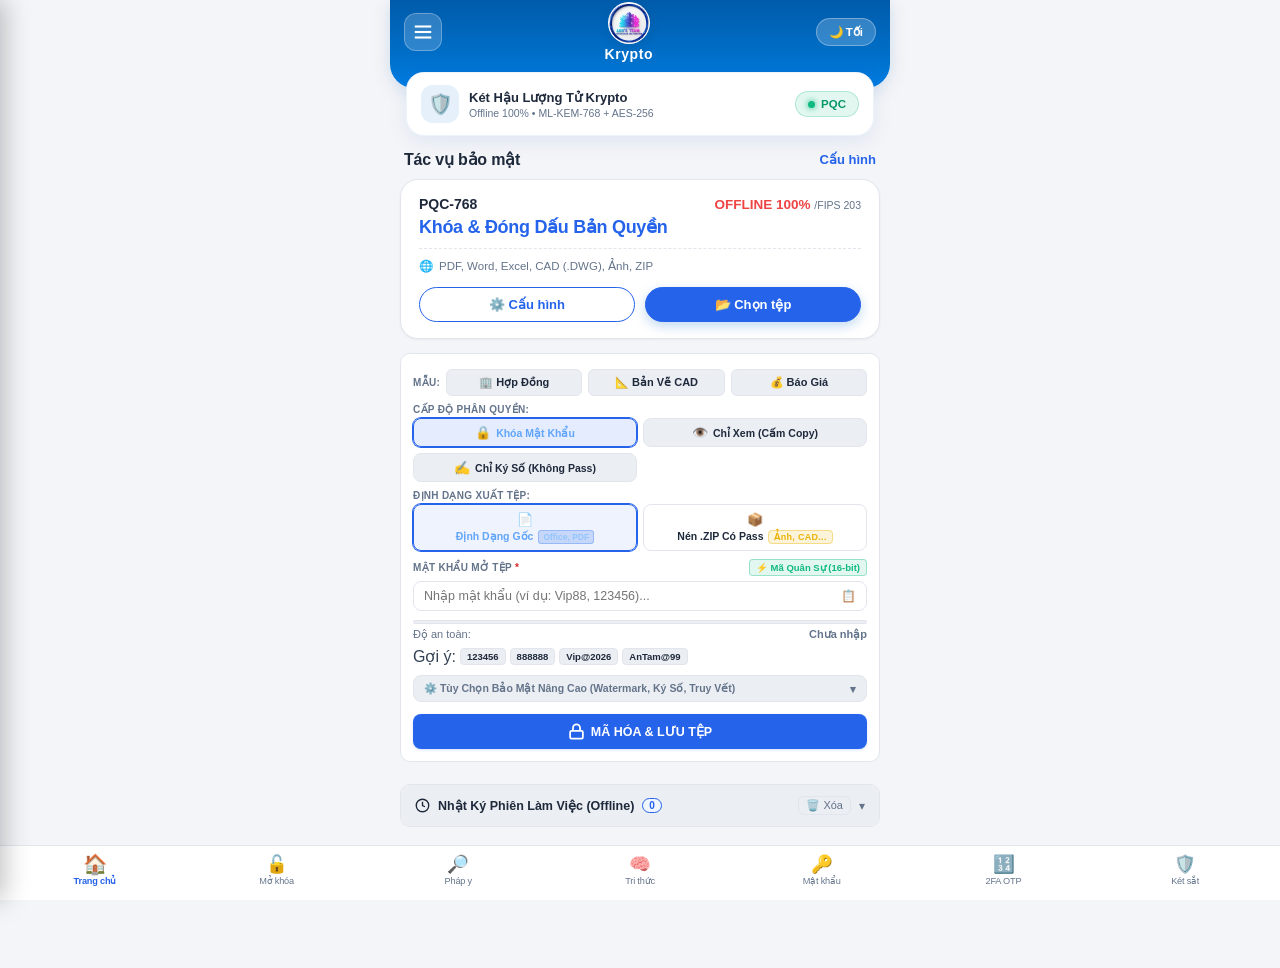
==== index.html @ f6f2ad84 "feat(password-vault): add Live Camera ID-1 card capture, System Camera HD & touch Card Cropper/Rotat" ====
<!DOCTYPE html>
<html lang="vi">
<head>
    <meta charset="UTF-8">
    <meta name="viewport" content="width=device-width, initial-scale=1.0, maximum-scale=1.0, user-scalable=no, viewport-fit=cover">
    <title>Krypto - Mã Hóa Hậu Lượng Tử PQC</title>
    <link rel="stylesheet" href="static/style.css">
</head>
<body class="light-mode">
    <div class="container">
        <!-- Modern Flat Hero Banner (MobiFone / FinTech Inspired) -->
        <header class="mobi-hero-header">
            <div class="mobi-top-bar">
                <button type="button" class="btn-mobi-menu" onclick="openAppDrawer()" title="Cài đặt & Danh mục">
                    <svg width="22" height="22" viewBox="0 0 24 24" fill="none" stroke="currentColor" stroke-width="2.3">
                        <line x1="3" y1="6" x2="21" y2="6"/>
                        <line x1="3" y1="12" x2="21" y2="12"/>
                        <line x1="3" y1="18" x2="21" y2="18"/>
                    </svg>
                </button>
                <div class="mobi-logo-center">
                    <div class="mobi-logo-symbol" style="overflow: hidden; padding: 0; background: #ffffff;">
                        <img src="static/app_icon.png" alt="Krypto" style="width: 100%; height: 100%; object-fit: cover; border-radius: 50%; display: block;">
                    </div>
                    <span class="mobi-brand-title">Krypto</span>
                </div>
                <div class="mobi-top-right">
                    <button type="button" class="mobi-lang-pill" id="theme-toggle-btn" onclick="toggleTheme()" title="Đổi chế độ Sáng / Tối">
                        <span id="theme-icon">🌙 Tối</span>
                    </button>
                </div>
            </div>
        </header>

        <!-- ==================== TAB 1: TRANG CHỦ / LOCK ==================== -->
        <div id="tab-lock" class="tab-content active">
            <!-- Floating Quick Status Card Overlapping Hero Banner -->
            <div class="mobi-floating-status-card" onclick="switchTab('vault')" title="Chạm để mở Két Sắt & Quản trị">
                <div class="floating-card-left">
                    <div class="floating-card-icon">🛡️</div>
                    <div class="floating-card-info">
                        <h4 class="floating-card-title">Két Hậu Lượng Tử Krypto</h4>
                        <p class="floating-card-sub">Offline 100% • ML-KEM-768 + AES-256</p>
                    </div>
                </div>
                <div class="floating-card-badge">
                    <span class="badge-dot"></span>
                    <span>PQC</span>
                </div>
            </div>

            <!-- Section: Tác Vụ Bảo Mật Chính (D5 Card Style) -->
            <div class="mobi-section-group" id="mobi-featured-actions">
                <div class="mobi-section-header">
                    <h3 class="mobi-section-title">Tác vụ bảo mật</h3>
                    <button type="button" class="mobi-section-link" onclick="scrollToSettings()">Cấu hình</button>
                </div>

                <!-- Card D5 Style: Khóa Tệp & Chọn Tệp -->
                <div class="mobi-featured-card" onclick="triggerPickFiles('lock')">
                    <input type="file" id="file-input-lock" multiple accept="*/*" style="display: none;" onchange="handleFilesSelected(this.files, 'lock')">
                    <div class="featured-card-top">
                        <span class="featured-plan-code">PQC-768</span>
                        <span class="featured-plan-price">OFFLINE 100% <span class="price-sub">/FIPS 203</span></span>
                    </div>
                    <h2 class="featured-plan-hero">Khóa & Đóng Dấu Bản Quyền</h2>
                    <div class="featured-dashed-divider"></div>
                    <div class="featured-meta-row">
                        <span class="featured-meta-icon">🌐</span>
                        <span class="featured-meta-text">PDF, Word, Excel, CAD (.DWG), Ảnh, ZIP</span>
                    </div>
                    <div class="featured-actions-row">
                        <button type="button" class="btn-mobi-outline" onclick="event.stopPropagation(); scrollToSettings()">⚙️ Cấu hình</button>
                        <button type="button" class="btn-mobi-solid" onclick="event.stopPropagation(); triggerPickFiles('lock')">📂 Chọn tệp</button>
                    </div>
                </div>
            </div>

            <div id="file-list-lock" class="file-list" style="display: none;"></div>

            <!-- Settings Card: Ultra-compact, Zero Wasted Space -->
            <div class="card settings-card" id="settings-card-lock">
                <!-- Mẫu cấu hình nhanh 1-chạm -->
                <div class="template-chips-row">
                    <span class="chips-label">MẪU:</span>
                    <button type="button" class="btn-template-chip" onclick="applySecurityTemplate('enterprise')">
                        🏢 Hợp Đồng
                    </button>
                    <button type="button" class="btn-template-chip" onclick="applySecurityTemplate('cad')">
                        📐 Bản Vẽ CAD
                    </button>
                    <button type="button" class="btn-template-chip" onclick="applySecurityTemplate('quotation')">
                        💰 Báo Giá
                    </button>
                </div>

                <!-- Phân quyền mở tệp: Segmented Control -->
                <div class="form-group-compact">
                    <label class="compact-label">CẤP ĐỘ PHÂN QUYỀN:</label>
                    <div class="segmented-control">
                        <label class="level-card segment-card active" id="level-card-open" onclick="selectProtectionLevel('open_password', this)">
                            <input type="radio" name="protection-level" value="open_password" checked style="display: none;">
                            <span class="segment-icon">🔒</span>
                            <span class="segment-text">Khóa Mật Khẩu</span>
                        </label>
                        <label class="level-card segment-card" id="level-card-view" onclick="selectProtectionLevel('view_only_restricted', this)">
                            <input type="radio" name="protection-level" value="view_only_restricted" style="display: none;">
                            <span class="segment-icon">👁️</span>
                            <span class="segment-text">Chỉ Xem (Cấm Copy)</span>
                        </label>
                        <label class="level-card segment-card" id="level-card-sign-only" onclick="selectProtectionLevel('sign_only', this)">
                            <input type="radio" name="protection-level" value="sign_only" style="display: none;">
                            <span class="segment-icon">✍️</span>
                            <span class="segment-text">Chỉ Ký Số (Không Pass)</span>
                        </label>
                    </div>
                    <!-- Phân quyền in ấn khi chọn Chỉ xem -->
                    <div class="allow-print-box" id="allow-print-box" style="display: none; margin-top: 6px; padding: 6px 10px; background: var(--bg-subtle); border: 1px solid var(--border); border-radius: var(--radius-sm);">
                        <label style="display: flex; align-items: center; gap: 8px; cursor: pointer; font-size: 11px; margin: 0; color: var(--text-title); font-weight: 500;">
                            <input type="checkbox" id="allow-print-checkbox" checked style="width: 15px; height: 15px; cursor: pointer;">
                            <span>🖨️ Cho phép in ấn (Bỏ chọn nếu muốn CẤM IN tuyệt đối)</span>
                        </label>
                    </div>
                </div>

                <!-- Phương thức đóng gói & xuất tệp: Segmented Control -->
                <div class="form-group-compact">
                    <label class="compact-label">ĐỊNH DẠNG XUẤT TỆP:</label>
                    <div class="segmented-control">
                        <label class="packaging-card segment-card active" id="pkg-card-native" onclick="selectPackagingMode('native', this)">
                            <input type="radio" name="packaging-mode" value="native" checked style="display: none;">
                            <span class="segment-icon">📄</span>
                            <span class="segment-text">Định Dạng Gốc <span class="pkg-tag-sub">Office, PDF</span></span>
                        </label>
                        <label class="packaging-card segment-card" id="pkg-card-zip" onclick="selectPackagingMode('zip', this)">
                            <input type="radio" name="packaging-mode" value="zip" style="display: none;">
                            <span class="segment-icon">📦</span>
                            <span class="segment-text">Nén .ZIP Có Pass <span class="pkg-tag">Ảnh, CAD...</span></span>
                        </label>
                    </div>
                </div>

                <!-- Unified Password Input Section -->
                <div class="form-group-compact" id="password-input-section">
                    <div class="label-with-action">
                        <label for="lock-password" id="password-label">MẬT KHẨU MỞ TỆP <span class="required">*</span></label>
                        <button type="button" class="btn-micro-gen" onclick="generateMilitaryPassword()" title="Sinh mã quân sự 16 ký tự">
                            ⚡ Mã Quân Sự (16-bit)
                        </button>
                    </div>
                    <div class="input-with-actions-unified">
                        <input type="text" id="lock-password" placeholder="Nhập mật khẩu (ví dụ: Vip88, 123456)..." oninput="updatePasswordStrengthUI()">
                        <div class="inline-input-btns">
                            <button type="button" class="btn-input-tool" onclick="copyPasswordFromInput('lock-password')" title="Sao chép mật khẩu">📋</button>
                        </div>
                    </div>

                    <!-- Micro Entropy Bar -->
                    <div class="password-entropy-container" id="password-entropy-container">
                        <div class="entropy-bar-track">
                            <div class="entropy-bar-fill meter-none" id="entropy-bar-fill"></div>
                        </div>
                        <div class="entropy-status-row">
                            <span class="entropy-label">Độ an toàn:</span>
                            <span class="entropy-badge meter-none" id="entropy-badge">Chưa nhập</span>
                        </div>
                    </div>

                    <!-- Quick Suggestions Compact Row -->
                    <div class="quick-pass-suggestions-compact">
                        <span class="sugg-title">Gợi ý:</span>
                        <button type="button" class="btn-chip-micro" onclick="applyPresetPassword('123456')">123456</button>
                        <button type="button" class="btn-chip-micro" onclick="applyPresetPassword('888888')">888888</button>
                        <button type="button" class="btn-chip-micro" onclick="applyPresetPassword('Vip@2026')">Vip@2026</button>
                        <button type="button" class="btn-chip-micro" onclick="applyPresetPassword('AnTam@99')">AnTam@99</button>
                    </div>
                    <p class="pass-subnote" id="pass-subnote" style="display: none; font-size: 11px; margin-top: 4px;"></p>
                </div>

                <!-- Tùy Chọn Nâng Cao: Modular Suite Accordion -->
                <div class="advanced-options-accordion">
                    <div class="advanced-options-header" onclick="toggleAdvancedOptions()">
                        <span class="adv-title">⚙️ Tùy Chọn Bảo Mật Nâng Cao (Watermark, Ký Số, Truy Vết)</span>
                        <span class="adv-arrow" id="adv-arrow">▾</span>
                    </div>
                    <div class="advanced-options-body" id="adv-body" style="display: none;">
                        
                        <!-- MODULE A: WATERMARK & LOGO BẢN QUYỀN -->
                        <div class="option-module-box">
                            <div class="option-module-title">🏷️ DẤU BẢN QUYỀN (WATERMARK)</div>
                            <div class="watermark-type-row">
                                <button type="button" class="btn-wm-chip active" id="wm-chip-none" onclick="setWatermarkMode('none')">Tắt</button>
                                <button type="button" class="btn-wm-chip" id="wm-chip-stego" onclick="setWatermarkMode('stego')">👁️‍🗨️ Tàng Hình (Stego)</button>
                                <button type="button" class="btn-wm-chip" id="wm-chip-ibst" onclick="setWatermarkMode('ibst_bim')">🏛️ IBST-BIM</button>
                                <button type="button" class="btn-wm-chip" id="wm-chip-anhs" onclick="setWatermarkMode('anhs_team')">🏢 ANH'S TEAM</button>
                                <button type="button" class="btn-wm-chip" id="wm-chip-text" onclick="setWatermarkMode('text')">🔤 Chữ Mờ</button>
                                <button type="button" class="btn-wm-chip" id="wm-chip-custom" onclick="triggerCustomWatermarkPick()">📁 Ảnh Riêng</button>
                                <input type="file" id="custom-wm-file" accept="image/*" style="display:none;" onchange="handleCustomWatermarkSelected(this)">
                            </div>

                            <div id="watermark-stego-info" style="display: none; margin-top: 8px; padding: 8px 10px; background: rgba(56, 189, 248, 0.08); border: 1px solid rgba(56, 189, 248, 0.25); border-radius: 6px; font-size: 11px; color: #bae6fd; line-height: 1.45;">
                                <strong>👁️‍🗨️ Thủy Vân Số Tàng Hình (Invisible Steganography):</strong> Nhúng sâu mã truy vết phát hành vào ma trận điểm ảnh (Blue-channel LSB) & cấu trúc tệp. Giữ nguyên 100% hình ảnh không bị che mắt thường (PSNR &gt; 48 dB), bảo đảm tính pháp y số và định danh chống tuồn tệp.
                            </div>

                            <div id="watermark-text-panel" style="display: none; margin-top: 6px;">
                                <input type="text" id="watermark-input" placeholder="Nội dung chữ mờ (CONFIDENTIAL, BẢN MẬT)..." style="font-size: 11.5px; padding: 6px 8px;">
                                <div class="quick-pass-suggestions" style="margin-top: 3px;">
                                    <span class="sugg-title">Mẫu:</span>
                                    <button type="button" class="btn-chip-micro" onclick="applyWatermarkPreset('CONFIDENTIAL')">CONFIDENTIAL</button>
                                    <button type="button" class="btn-chip-micro" onclick="applyWatermarkPreset('BẢN MẬT - NỘI BỘ')">BẢN MẬT</button>
                                    <button type="button" class="btn-chip-micro" onclick="applyWatermarkPreset('BẢN DỰ THẢO')">DỰ THẢO</button>
                                    <button type="button" class="btn-chip-micro" onclick="applyWatermarkPreset('CHỈ LƯU HÀNH NỘI BỘ')">NỘI BỘ</button>
                                </div>
                            </div>

                            <div id="watermark-opacity-row" class="watermark-opacity-row" style="display: none; margin-top: 6px;">
                                <span class="micro-label">Độ mờ:</span>
                                <div class="opacity-chips">
                                    <button type="button" class="btn-op-chip active" id="op-15" onclick="setWatermarkOpacity(0.15)">15% (Mờ nhẹ)</button>
                                    <button type="button" class="btn-op-chip" id="op-25" onclick="setWatermarkOpacity(0.25)">25% (Chuẩn)</button>
                                    <button type="button" class="btn-op-chip" id="op-35" onclick="setWatermarkOpacity(0.35)">35% (Rõ)</button>
                                </div>
                            </div>
                        </div>

                        <!-- MODULE B: TRUY VẾT PHÁT HÀNH & CHỐNG XÓA PROPERTIES -->
                        <div class="option-module-box">
                            <div class="feature-toggle-row" onclick="toggleRecipientTracking()">
                                <div class="feature-toggle-left">
                                    <input type="checkbox" id="enable-recipient-tracking" onclick="event.stopPropagation(); toggleRecipientTracking()">
                                    <label for="enable-recipient-tracking" style="cursor: pointer; margin: 0; font-size: 11px; font-weight: 600; color: var(--text-title);">
                                        🎯 Gắn Mã Định Danh & Truy Vết Người Nhận
                                    </label>
                                </div>
                                <span class="feature-toggle-tag">Chống tuồn file</span>
                            </div>
                            <div id="recipient-tracking-panel" style="display: none; margin-top: 6px; padding-top: 6px; border-top: 1px dashed var(--border);">
                                <div class="dual-inputs-row">
                                    <div class="input-col">
                                        <label class="micro-label">Tên đối tượng tiếp nhận:</label>
                                        <input type="text" id="recipient-name-input" placeholder="VD: Ban QLDA ABC, Nhà thầu X...">
                                    </div>
                                    <div class="input-col">
                                        <div class="label-with-mini-btn">
                                            <label class="micro-label">Mã phát hành:</label>
                                            <button type="button" class="btn-mini-gen" onclick="generateReleaseCode()">⚡ Tạo mã</button>
                                        </div>
                                        <input type="text" id="release-code-input" placeholder="KD-2026-X89A">
                                    </div>
                                </div>
                                <label style="display: flex; align-items: center; gap: 6px; cursor: pointer; font-size: 10.5px; color: var(--text-muted); margin-top: 5px;">
                                    <input type="checkbox" id="enable-tamper-manifest" checked style="width: 14px; height: 14px; margin: 0;">
                                    <span>🛡️ Nhúng dấu vết ẩn chống xóa Properties & chống đổi tên</span>
                                </label>
                            </div>
                        </div>

                            <!-- MODULE C: CHỮ KÝ SỐ & CON DẤU ĐIỆN TỬ -->
                        <div class="option-module-box">
                            <div class="feature-toggle-row" onclick="toggleDigitalSignatureOption()">
                                <div class="feature-toggle-left">
                                    <input type="checkbox" id="enable-digital-signature" onclick="event.stopPropagation(); toggleDigitalSignatureOption()">
                                    <label for="enable-digital-signature" style="cursor: pointer; margin: 0; font-size: 11px; font-weight: 600; color: var(--text-title);">
                                        ✍️ Chèn Chữ Ký Số Cá Nhân HSM &amp; Chữ Ký Tay (.PNG)
                                    </label>
                                </div>
                                <span class="feature-toggle-tag">PAdES-HSM</span>
                            </div>
                            <div id="digital-signature-panel" style="display: none; margin-top: 6px; padding-top: 6px; border-top: 1px dashed var(--border);">
                                <div class="sig-mode-chips">
                                    <button type="button" class="btn-sig-chip active" id="sig-mode-vault" onclick="setSignatureMode('vault')">🛡️ Buồng HSM Cá Nhân (.PNG)</button>
                                    <button type="button" class="btn-sig-chip" id="sig-mode-custom-img" onclick="triggerPickSignatureImage()">🖼️ Tách Nền Ảnh Chữ Ký Tay</button>
                                    <button type="button" class="btn-sig-chip" id="sig-mode-p12" onclick="triggerPickCertFile()">🔑 Chứng Thư .P12/.PFX</button>
                                    <input type="file" id="sig-image-file" accept="image/*" style="display:none;" onchange="handleSignatureImageSelected(this)">
                                    <input type="file" id="sig-cert-file" accept=".p12,.pfx" style="display:none;" onchange="handleCertFileSelected(this)">
                                </div>
                                <div id="hsm-active-badge-bar" style="margin-top: 6px; padding: 6px 9px; border-radius: 6px; background: rgba(5, 150, 105, 0.08); border: 1px solid rgba(5, 150, 105, 0.28); font-size: 10.5px; color: var(--text-title); display: flex; justify-content: space-between; align-items: center;">
                                    <span id="hsm-active-summary-text">🔒 Buồng HSM: Sẵn sàng ký số PAdES + Chữ ký tay .PNG</span>
                                    <button type="button" class="btn-mini-gen" onclick="switchTab('vault')">⚙️ Quản lý HSM</button>
                                </div>
                                <div class="dual-inputs-row" style="margin-top: 5px;">
                                    <div class="input-col">
                                        <label class="micro-label">Người ký / Chủ sở hữu HSM:</label>
                                        <input type="text" id="signer-name-input" placeholder="VD: TS. Nguyễn Hoàng Anh">
                                    </div>
                                    <div class="input-col">
                                        <label class="micro-label">Lý do ký số:</label>
                                        <input type="text" id="signing-reason-input" placeholder="Phê duyệt &amp; phát hành">
                                    </div>
                                </div>
                                <div class="dual-inputs-row" style="margin-top: 5px;">
                                    <div class="input-col">
                                        <label class="micro-label">Email ký số &amp; nhận kết quả (S/MIME):</label>
                                        <input type="email" id="signer-email-input" placeholder="VD: email@domain.com">
                                    </div>
                                    <div class="input-col">
                                        <label class="micro-label">Mã USER_PIN mở HSM khi ký:</label>
                                        <div class="vault-input-with-eye">
                                            <input type="password" id="signer-hsm-pin-input" placeholder="Nhập USER_PIN của HSM...">
                                            <button type="button" class="btn-eye-toggle" onclick="toggleVaultPassEye('signer-hsm-pin-input', this)">👁️</button>
                                        </div>
                                    </div>
                                </div>
                                <div class="sig-style-section" style="margin-top: 6px; padding-top: 6px; border-top: 1px dashed var(--border);">
                                    <div style="display: flex; justify-content: space-between; align-items: center; flex-wrap: wrap; gap: 4px; margin-bottom: 4px;">
                                        <span class="micro-label">Kiểu hiển thị trên trang PDF (Vẫn nhúng chứng thư số PAdES):</span>
                                        <label id="sig-include-name-wrap" style="display: inline-flex; align-items: center; gap: 4px; font-size: 10px; color: var(--primary); font-weight: 600; cursor: pointer;">
                                            <input type="checkbox" id="sig-include-signer-name" style="width: 13px; height: 13px; margin: 0;" onchange="updateInteractiveSigPreview()">
                                            <span>Kèm họ tên dưới chữ ký</span>
                                        </label>
                                    </div>
                                    <div class="sig-mode-chips">
                                        <button type="button" class="btn-sig-chip active" id="sig-visual-handwritten" onclick="setSignatureVisualStyle('handwritten_only')">✒️ Chỉ Chữ Ký Tay (Không Kèm Thông Tin)</button>
                                        <button type="button" class="btn-sig-chip" id="sig-visual-full" onclick="setSignatureVisualStyle('full_stamp')">🪪 Con Dấu + Khung Thông Tin</button>
                                        <button type="button" class="btn-sig-chip" id="sig-visual-invisible" onclick="setSignatureVisualStyle('invisible')">🔒 Ký Số Ẩn</button>
                                    </div>
                                </div>

                                <div class="sig-position-row" style="margin-top: 6px; padding-top: 6px; border-top: 1px dashed var(--border); display: block !important;">
                                    <div style="display: flex; justify-content: space-between; align-items: center; flex-wrap: wrap; gap: 6px;">
                                        <div style="display: flex; align-items: center; flex-wrap: wrap; gap: 6px;">
                                            <span class="micro-label">Trang ký:</span>
                                            <label class="radio-label-micro"><input type="radio" name="sig-pos" value="last_page" checked onchange="onSigPageOptionChange()"> Trang cuối</label>
                                            <label class="radio-label-micro"><input type="radio" name="sig-pos" value="first_page" onchange="onSigPageOptionChange()"> Trang đầu</label>
                                            <label class="radio-label-micro"><input type="radio" name="sig-pos" value="custom_page" onchange="onSigPageOptionChange()"> Trang số:</label>
                                            <input type="number" id="sig-custom-page-input" min="1" max="90" value="1" oninput="onCustomPageInputChange()" style="width: 48px; padding: 2px 5px; font-size: 11px; border-radius: 4px; border: 1px solid var(--border); background: var(--bg-input, transparent); color: var(--text-title); display: none;">
                                            <label class="radio-label-micro"><input type="radio" name="sig-pos" value="all_pages" onchange="onSigPageOptionChange()"> Tất cả trang</label>
                                        </div>
                                        <label style="display: flex; align-items: center; gap: 5px; font-size: 10.5px; color: var(--primary); font-weight: 600; cursor: pointer;">
                                            <input type="checkbox" id="enable-smime-email-notify" checked style="width: 14px; height: 14px; margin: 0;">
                                            <span>📧 Xuất kèm Email S/MIME</span>
                                        </label>
                                    </div>

                                    <div id="sig-placement-controls" style="margin-top: 8px; width: 100%;">
                                        <span class="micro-label" style="display: block; margin-bottom: 4px;">Vị trí đặt chữ ký tay trên trang PDF:</span>
                                        <div class="sig-mode-chips">
                                            <button type="button" class="btn-sig-chip active" id="sig-place-br" onclick="setSignaturePlacementPreset('bottom_right')">↘️ Góc dưới bên phải</button>
                                            <button type="button" class="btn-sig-chip" id="sig-place-bc" onclick="setSignaturePlacementPreset('bottom_center')">⬇️ Giữa dưới</button>
                                            <button type="button" class="btn-sig-chip" id="sig-place-bl" onclick="setSignaturePlacementPreset('bottom_left')">↙️ Góc dưới trái</button>
                                            <button type="button" class="btn-sig-chip" id="sig-place-custom" onclick="setSignaturePlacementPreset('custom')">🎯 Căn trực tiếp trên trang PDF</button>
                                        </div>

                                        <div id="sig-custom-xy-panel" style="display: block; margin-top: 8px; padding-top: 8px; border-top: 1px dashed var(--border);">
                                            <div style="display: flex; justify-content: space-between; align-items: center; flex-wrap: wrap; gap: 6px; margin-bottom: 6px; padding: 4px 8px; background: var(--bg-subtle); border: 1px solid var(--border); border-radius: 6px;">
                                                <span id="sig-pdf-file-status" style="font-size: 10.5px; font-weight: 600; color: var(--text-title);">📄 Chọn tệp PDF ở trên để hiển thị trang thực</span>
                                                <div style="display: inline-flex; align-items: center; gap: 5px;">
                                                    <button type="button" class="btn-mini-gen" onclick="stepSigPreviewPage(-1)" style="padding: 2px 7px; font-size: 10.5px;">◀</button>
                                                    <span id="sig-preview-page-indicator" style="font-size: 10.5px; font-weight: 700; color: var(--primary); min-width: 72px; text-align: center;">Trang 1 / 1</span>
                                                    <button type="button" class="btn-mini-gen" onclick="stepSigPreviewPage(1)" style="padding: 2px 7px; font-size: 10.5px;">▶</button>
                                                </div>
                                            </div>
                                            <div style="font-size: 10.5px; color: var(--text-muted); margin-bottom: 6px; text-align: center;">
                                                👆 Chạm hoặc kéo chữ ký tay vào đúng ô ký trên trang PDF thực tế:
                                            </div>
                                            <div id="sig-interactive-page-pad" style="position: relative; width: 100%; max-width: 280px; height: 396px; margin: 0 auto 8px auto; background: #ffffff; border: 1.5px solid #475569; border-radius: 6px; box-shadow: 0 3px 10px rgba(15, 23, 42, 0.12); overflow: hidden; touch-action: none; cursor: crosshair; user-select: none;">
                                                <canvas id="sig-pdf-page-canvas" style="width: 100%; height: 100%; display: none; pointer-events: none;"></canvas>
                                                <div id="sig-pdf-fallback-mockup" style="padding: 16px 18px; font-size: 8px; color: #94a3b8; line-height: 1.75; pointer-events: none;">
                                                    <div id="sig-pdf-fallback-title" style="text-align: center; font-weight: 700; color: #475569; margin-bottom: 6px; font-size: 9px;">MÔ PHỎNG TRANG PDF (CHỌN FILE PDF ĐỂ XEM TRANG THỰC)</div>
                                                    <div style="height: 4px; background: #e2e8f0; margin-bottom: 5px; width: 85%;"></div>
                                                    <div style="height: 4px; background: #e2e8f0; margin-bottom: 5px; width: 100%;"></div>
                                                    <div style="height: 4px; background: #e2e8f0; margin-bottom: 5px; width: 92%;"></div>
                                                    <div style="height: 4px; background: #e2e8f0; margin-bottom: 10px; width: 70%;"></div>
                                                    <div style="height: 4px; background: #e2e8f0; margin-bottom: 5px; width: 96%;"></div>
                                                    <div style="height: 4px; background: #e2e8f0; margin-bottom: 5px; width: 88%;"></div>
                                                    <div style="height: 4px; background: #e2e8f0; margin-bottom: 12px; width: 60%;"></div>
                                                    <div style="height: 4px; background: #e2e8f0; margin-bottom: 5px; width: 94%;"></div>
                                                    <div style="height: 4px; background: #e2e8f0; margin-bottom: 5px; width: 80%;"></div>
                                                    <div style="display: flex; justify-content: space-between; margin-top: 120px; color: #475569; font-weight: 700; font-size: 8.5px;">
                                                        <span>Nơi nhận</span>
                                                        <span>NGƯỜI KÝ / PHÊ DUYỆT</span>
                                                    </div>
                                                </div>
                                                <div id="sig-draggable-marker" style="position: absolute; left: 64%; bottom: 6%; width: 26%; border: 1.5px dashed #003399; background: rgba(0, 51, 153, 0.08); border-radius: 3px; padding: 2px; text-align: center; pointer-events: none; box-shadow: 0 1px 4px rgba(0, 51, 153, 0.18);">
                                                    <img id="sig-draggable-img" src="" alt="Chữ ký" style="width: 100%; height: auto; display: block;" />
                                                </div>
                                            </div>
                                            <div class="dual-inputs-row" style="gap: 8px;">
                                                <div class="input-col">
                                                    <label class="micro-label">Ngang từ lề trái (<span id="sig-x-val-label">64</span>%):</label>
                                                    <input type="range" id="sig-x-pct-slider" min="2" max="85" value="64" oninput="onSigSliderChange()" style="width: 100%;">
                                                </div>
                                                <div class="input-col">
                                                    <label class="micro-label">Cách đáy trang (<span id="sig-y-val-label">6</span>%):</label>
                                                    <input type="range" id="sig-y-pct-slider" min="2" max="88" value="6" oninput="onSigSliderChange()" style="width: 100%;">
                                                </div>
                                                <div class="input-col">
                                                    <label class="micro-label">Độ rộng chữ ký (<span id="sig-w-val-label">26</span>%):</label>
                                                    <input type="range" id="sig-w-pct-slider" min="12" max="50" value="26" oninput="onSigSliderChange()" style="width: 100%;">
                                                </div>
                                            </div>
                                        </div>
                                    </div>
                                </div>
                            </div>
                        </div>

                        <!-- MODULE D: NÉN TỐI ƯU DUNG LƯỢNG -->
                        <div class="compress-toggle-row" style="margin-top: 6px;">
                            <label style="display: flex; align-items: center; gap: 8px; cursor: pointer; font-size: 11px; color: var(--text-muted); margin: 0;">
                                <input type="checkbox" id="compress-pdf-checkbox" checked style="width: auto; margin: 0; cursor: pointer;">
                                <span>⚡ Nén tối ưu dung lượng tệp (Gửi Zalo nhanh & nhẹ)</span>
                            </label>
                        </div>
                    </div>
                </div>

                <!-- Submit Button -->
                <button type="button" class="btn-primary btn-submit-modern" id="btn-lock-submit" onclick="executeMobileLockFiles()">
                    <svg width="17" height="17" viewBox="0 0 24 24" fill="none" stroke="currentColor" stroke-width="2.5">
                        <rect x="3" y="11" width="18" height="11" rx="2" ry="2"/>
                        <path d="M7 11V7a5 5 0 0 1 10 0v4"/>
                    </svg>
                    <span>MÃ HÓA & LƯU TỆP</span>
                </button>
            </div>

            <!-- Results Card Container (Single-Level Card Wrapper) -->
            <div id="results-lock" class="results-card" style="display: none;">
                <div class="results-header">
                    <svg width="20" height="20" viewBox="0 0 24 24" fill="none" stroke="#10b981" stroke-width="2.5">
                        <path d="M22 11.08V12a10 10 0 1 1-5.93-9.14"></path>
                        <polyline points="22 4 12 14.01 9 11.01"></polyline>
                    </svg>
                    <h3>Đã Mã Hóa Thành Công!</h3>
                </div>
                <div id="results-list-lock"></div>
            </div>
        </div>

        <!-- ==================== TAB 2: UNLOCK ==================== -->
        <div id="tab-unlock" class="tab-content">
            <!-- Sleek Horizontal Dropzone Card -->
            <div class="dropzone-card" id="dropzone-unlock" onclick="triggerPickFiles('unlock')">
                <input type="file" id="file-input-unlock" accept="*/*" style="display: none;" onchange="handleFilesSelected(this.files, 'unlock')">
                <div class="dropzone-inner">
                    <div class="upload-icon" style="color: #059669; background: rgba(16, 185, 129, 0.15);">
                        <svg width="20" height="20" viewBox="0 0 24 24" fill="none" stroke="currentColor" stroke-width="2.2">
                            <rect x="3" y="11" width="18" height="11" rx="2" ry="2"/>
                            <path d="M7 11V7a5 5 0 0 1 9.9-1"/>
                        </svg>
                    </div>
                    <div class="dropzone-text-group">
                        <h3>Chạm để chọn tệp cần mở khóa</h3>
                        <p>Hỗ trợ tệp PDF Native, Word, Excel, PowerPoint, ZIP đã bảo mật</p>
                    </div>
                </div>
            </div>

            <div id="file-list-unlock" class="file-list" style="display: none;"></div>

            <div class="card settings-card">
                <div class="form-group-compact">
                    <div class="label-with-action">
                        <label for="unlock-password" class="compact-label">MẬT KHẨU / MASTER KEY <span class="required">*</span></label>
                        <button type="button" class="btn-micro-gen" onclick="unlockWithPqcMasterKey()" title="Mở khóa cứu hộ bằng Khóa Chủ PQC">
                            🔑 Dùng Master Key PQC
                        </button>
                    </div>
                    <div class="input-with-actions-unified">
                        <input type="password" id="unlock-password" placeholder="Nhập mật khẩu tệp hoặc Master Key..." required>
                        <div class="inline-input-btns">
                            <button type="button" class="btn-input-tool" onclick="togglePasswordVisibility('unlock-password', this)" title="Hiện/ẩn mật khẩu">👁️</button>
                        </div>
                    </div>
                </div>

                <button type="button" class="btn-success btn-submit-modern" id="btn-unlock-submit" onclick="executeMobileUnlockFile()">
                    <svg width="17" height="17" viewBox="0 0 24 24" fill="none" stroke="currentColor" stroke-width="2.2">
                        <rect x="3" y="11" width="18" height="11" rx="2" ry="2"/>
                        <path d="M7 11V7a5 5 0 0 1 9.9-1"/>
                    </svg>
                    <span>MỞ KHÓA & TRÍCH XUẤT</span>
                </button>
            </div>

            <div id="results-unlock" class="results-card" style="display: none;">
                <div class="results-header">
                    <svg width="20" height="20" viewBox="0 0 24 24" fill="none" stroke="#059669" stroke-width="2.2">
                        <path d="M22 11.08V12a10 10 0 1 1-5.93-9.14"></path>
                        <polyline points="22 4 12 14.01 9 11.01"></polyline>
                    </svg>
                    <h3>Đã Mở Khóa Thành Công!</h3>
                </div>
                <div id="results-list-unlock"></div>
            </div>
        </div>

        <!-- ==================== TAB 3: TRUY VẾT & KIỂM ĐỊNH PHÁP Y ==================== -->
        <div id="tab-audit" class="tab-content" style="display: none;">
            <div class="dropzone-card" id="dropzone-audit" onclick="triggerPickFiles('audit')">
                <input type="file" id="file-input-audit" accept="*/*" style="display: none;" onchange="handleFilesSelected(this.files, 'audit')">
                <div class="dropzone-inner">
                    <div class="upload-icon" style="color: #3b82f6; background: rgba(59, 130, 246, 0.15);">
                        <svg width="20" height="20" viewBox="0 0 24 24" fill="none" stroke="currentColor" stroke-width="2.2">
                            <circle cx="11" cy="11" r="8"></circle>
                            <line x1="21" y1="21" x2="16.65" y2="16.65"></line>
                        </svg>
                    </div>
                    <div class="dropzone-text-group">
                        <h3>Chạm để chọn tệp cần kiểm định</h3>
                        <p>Kể cả tệp đã bị đổi tên hoặc xóa sạch thuộc tính (Properties)</p>
                    </div>
                </div>
            </div>

            <div id="file-list-audit" class="file-list" style="display: none;"></div>

            <div class="card settings-card" id="settings-card-audit">
                <p style="font-size: 11px; color: var(--text-muted); margin: 0 0 10px; line-height: 1.45;">
                    💡 Động cơ Pháp y số sẽ quét sâu cấu trúc tệp (PDF Catalog, OpenXML Manifest) để khôi phục mã định danh phát hành, tên người nhận và tính toàn vẹn nội dung.
                </p>
                <button type="button" class="btn-primary btn-submit-modern" id="btn-audit-submit" onclick="executeMobileForensicAudit()" style="background: linear-gradient(135deg, #2563eb 0%, #1d4ed8 100%);">
                    <svg width="17" height="17" viewBox="0 0 24 24" fill="none" stroke="currentColor" stroke-width="2.2">
                        <circle cx="11" cy="11" r="8"></circle>
                        <line x1="21" y1="21" x2="16.65" y2="16.65"></line>
                    </svg>
                    <span>QUÉT DẤU VẾT & TRUY VẾT NGUỒN GỐC</span>
                </button>
            </div>

            <div id="results-audit" class="results-card" style="display: none;">
                <div class="results-header">
                    <svg width="20" height="20" viewBox="0 0 24 24" fill="none" stroke="#3b82f6" stroke-width="2.2">
                        <path d="M12 22s8-4 8-10V5l-8-3-8 3v7c0 6 8 10 8 10z"/>
                    </svg>
                    <h3>Báo Cáo Kiểm Định Pháp Y</h3>
                </div>
                <div id="results-content-audit" class="audit-report-container"></div>
            </div>
        </div>

        <!-- ==================== TAB 4: KÉT BẢO MẬT (VAULT) ==================== -->
        <div id="tab-vault" class="tab-content" style="display: none;">
            <!-- VIEW A: KÉT ĐANG KHÓA (Yêu cầu xác thực bằng Vân tay, Mã PIN, hoặc Mật khẩu) -->
            <div id="vault-locked-view" class="card vault-auth-card" style="position: relative;">
                <button type="button" class="btn-vault-back" onclick="switchTab('lock')" title="Quay lại Trang chủ">
                    ← Quay lại Trang chủ
                </button>
                <div class="vault-auth-icon-badge" style="margin-top: 24px;">
                    <div class="vault-shield-icon">🛡️</div>
                    <div class="vault-lock-status-badge">🔒 KÉT ĐANG KHÓA</div>
                </div>
                <h3 class="vault-auth-title">Xác Thực Để Mở Két</h3>
                <p class="vault-auth-subtitle">Vui lòng quét Vân tay, nhập Mã PIN hoặc Mật khẩu để truy cập Két & Chìa Khóa Quản Trị</p>

                <!-- PIN Dots Container -->
                <div class="pin-dots-container" id="vault-pin-dots-container">
                    <div class="pin-dot" id="vdot-0"></div>
                    <div class="pin-dot" id="vdot-1"></div>
                    <div class="pin-dot" id="vdot-2"></div>
                    <div class="pin-dot" id="vdot-3"></div>
                </div>

                <!-- Flat Numeric Keypad for Vault -->
                <div class="cyber-pin-pad">
                    <button type="button" class="btn-pin-key" onclick="pressVaultPinDigit('1')">1</button>
                    <button type="button" class="btn-pin-key" onclick="pressVaultPinDigit('2')">2</button>
                    <button type="button" class="btn-pin-key" onclick="pressVaultPinDigit('3')">3</button>
                    <button type="button" class="btn-pin-key" onclick="pressVaultPinDigit('4')">4</button>
                    <button type="button" class="btn-pin-key" onclick="pressVaultPinDigit('5')">5</button>
                    <button type="button" class="btn-pin-key" onclick="pressVaultPinDigit('6')">6</button>
                    <button type="button" class="btn-pin-key" onclick="pressVaultPinDigit('7')">7</button>
                    <button type="button" class="btn-pin-key" onclick="pressVaultPinDigit('8')">8</button>
                    <button type="button" class="btn-pin-key" onclick="pressVaultPinDigit('9')">9</button>
                    <button type="button" class="btn-pin-key btn-pin-biometric" onclick="triggerDeviceBiometricAuth()" title="Xác thực Vân tay / Khuôn mặt">
                        <span>👆</span>
                    </button>
                    <button type="button" class="btn-pin-key" onclick="pressVaultPinDigit('0')">0</button>
                    <button type="button" class="btn-pin-key btn-pin-del" onclick="deleteVaultPinDigit()" title="Xóa">
                        <span>⌫</span>
                    </button>
                </div>

                <!-- Password Alternative Toggle -->
                <div class="vault-alt-auth" style="margin-top: 12px; width: 100%;">
                    <button type="button" class="btn-flat-link" onclick="toggleVaultAltPassBox()">
                        <span id="vault-alt-toggle-text">🔑 Nhập Mật Khẩu Két Thay Vì PIN</span>
                    </button>
                    <div id="vault-alt-pass-box" style="display: none; margin-top: 10px; width: 100%;">
                        <div class="vault-input-with-eye">
                            <input type="password" id="vault-entered-pass" placeholder="Nhập Mật khẩu Két..." style="width: 100%; text-align: center;">
                            <button type="button" class="btn-eye-toggle" onclick="toggleVaultPassEye('vault-entered-pass', this)">👁️</button>
                        </div>
                        <button type="button" class="btn-cyber-dialog-primary" style="margin-top: 8px; width: 100%;" onclick="submitVaultPasswordUnlock()">
                            <span>Mở Khóa Két</span>
                        </button>
                    </div>
                </div>
            </div>

            <!-- VIEW B: KÉT ĐÃ MỞ KHÓA (Cấu hình bảo mật & Quản trị chìa khóa) -->
            <div id="vault-unlocked-view" class="card vault-settings-card-flat" style="display: none;">
                <div class="vault-status-header">
                    <div class="vault-status-indicator">
                        <span class="status-dot-active"></span>
                        <span class="status-text">Két Đang Mở Khóa</span>
                    </div>
                    <button type="button" class="btn-lock-vault-now" onclick="lockVaultSession()" title="Khóa Két ngay lập tức">
                        🔒 Khóa Két Lại
                    </button>
                </div>

                <div class="flat-grouped-settings">
                    <!-- Nhóm 1: Mật khẩu Master (Zero Pre-fill & Bắt buộc xác thực Mật khẩu cũ khi đổi) -->
                    <div class="flat-setting-item">
                        <div style="display: flex; justify-content: space-between; align-items: center; margin-bottom: 4px;">
                            <label class="micro-label" style="margin: 0;">MẬT KHẨU KÉT / MASTER PASS:</label>
                            <span id="master-pass-status-badge" style="font-size: 10px; font-weight: 700; color: #059669;">🔒 Bảo mật ẩn 1 chiều</span>
                        </div>
                        <div id="setting-master-current-wrap" class="vault-input-with-eye" style="margin-bottom: 6px; display: none;">
                            <input type="password" id="setting-master-password-current" placeholder="Nhập Mật khẩu Két HIỆN TẠI (Mật khẩu cũ)..." autocomplete="new-password" oninput="checkMasterPassMatch()">
                            <button type="button" class="btn-eye-toggle" onclick="toggleVaultPassEye('setting-master-password-current', this)">👁️</button>
                        </div>
                        <div class="vault-input-with-eye">
                            <input type="password" id="setting-master-password" placeholder="Nhập Mật khẩu Két MỚI (Lần 1 - để trống nếu giữ nguyên)..." autocomplete="new-password" oninput="checkMasterPassMatch()">
                            <button type="button" class="btn-eye-toggle" onclick="toggleVaultPassEye('setting-master-password', this)">👁️</button>
                        </div>
                        <div class="vault-input-with-eye" style="margin-top: 6px;">
                            <input type="password" id="setting-master-password-confirm" placeholder="Xác nhận lại Mật khẩu Két MỚI (Lần 2)..." autocomplete="new-password" oninput="checkMasterPassMatch()">
                            <button type="button" class="btn-eye-toggle" onclick="toggleVaultPassEye('setting-master-password-confirm', this)">👁️</button>
                        </div>
                        <div id="master-pass-match-msg" class="vault-match-status" style="display: none;"></div>
                        <span class="setting-subtext">Mật khẩu đã đặt không bao giờ hiển thị lại. Muốn đổi mật khẩu mới bắt buộc phải nhập đúng mật khẩu cũ.</span>
                    </div>

                    <!-- Nhóm 2: Mã PIN nhanh (Zero Pre-fill & Bắt buộc xác thực Mã PIN cũ khi đổi) -->
                    <div class="flat-setting-item" style="margin-top: 10px;">
                        <div style="display: flex; justify-content: space-between; align-items: center; margin-bottom: 4px;">
                            <label class="micro-label" style="margin: 0;">MÃ PIN NHANH (4 - 6 SỐ):</label>
                            <span id="quick-pin-status-badge" style="font-size: 10px; font-weight: 700; color: #059669;">🔒 Bảo mật ẩn 1 chiều</span>
                        </div>
                        <div id="setting-pin-current-wrap" class="vault-input-with-eye" style="margin-bottom: 6px;">
                            <input type="password" id="setting-quick-pin-current" placeholder="Nhập Mã PIN HIỆN TẠI (Mã PIN cũ, mặc định 0000)..." maxlength="6" inputmode="numeric" pattern="[0-9]*" autocomplete="new-password" oninput="checkPinMatch()">
                            <button type="button" class="btn-eye-toggle" onclick="toggleVaultPassEye('setting-quick-pin-current', this)">👁️</button>
                        </div>
                        <div class="vault-input-with-eye">
                            <input type="password" id="setting-quick-pin" placeholder="Nhập Mã PIN MỚI 4-6 số (Lần 1 - để trống nếu giữ nguyên)..." maxlength="6" inputmode="numeric" pattern="[0-9]*" autocomplete="new-password" oninput="checkPinMatch()">
                            <button type="button" class="btn-eye-toggle" onclick="toggleVaultPassEye('setting-quick-pin', this)">👁️</button>
                        </div>
                        <div class="vault-input-with-eye" style="margin-top: 6px;">
                            <input type="password" id="setting-quick-pin-confirm" placeholder="Xác nhận lại Mã PIN MỚI (Lần 2)..." maxlength="6" inputmode="numeric" pattern="[0-9]*" autocomplete="new-password" oninput="checkPinMatch()">
                            <button type="button" class="btn-eye-toggle" onclick="toggleVaultPassEye('setting-quick-pin-confirm', this)">👁️</button>
                        </div>
                        <div id="pin-match-msg" class="vault-match-status" style="display: none;"></div>
                        <span class="setting-subtext">Mã PIN đã đặt không thể xem lại. Muốn đổi PIN mới bắt buộc phải nhập đúng PIN hiện tại.</span>
                    </div>

                    <!-- Nhóm 3: Sinh trắc học & Tự động khóa -->
                    <div class="flat-setting-item" style="margin-top: 10px;">
                        <label class="setting-toggle-row">
                            <div class="toggle-info">
                                <span class="toggle-name">👆 Sinh Trắc Học Phần Cứng</span>
                                <span class="toggle-desc">Sử dụng Cảm biến vân tay hoặc Nhận diện khuôn mặt</span>
                            </div>
                            <input type="checkbox" id="setting-biometric-toggle" checked style="width: 18px; height: 18px; cursor: pointer;">
                        </label>
                    </div>

                    <div class="flat-setting-item" style="margin-top: 8px;">
                        <label class="setting-toggle-row">
                            <div class="toggle-info">
                                <span class="toggle-name">🔒 Tự Động Khóa Két Khi Thoát App</span>
                                <span class="toggle-desc">Yêu cầu xác thực lại ngay khi mở lại ứng dụng</span>
                            </div>
                            <input type="checkbox" id="setting-autolock-toggle" checked style="width: 18px; height: 18px; cursor: pointer;">
                        </label>
                    </div>
                </div>

                <button type="button" class="btn-cyber-dialog-primary" style="margin-top: 16px; width: 100%;" onclick="saveVaultSettings()">
                    <span>Lưu Cấu Hình Két Bảo Mật</span>
                </button>

                <!-- PHÂN KHU MỚI: BUỒNG CHỮ KÝ SỐ CÁ NHÂN CHUẨN HSM + CHỮ KÝ TAY (.PNG) + ĐỔI MÁY (.KRYPTOHSM) + EMAIL S/MIME -->
                <div style="margin-top: 18px; padding-top: 16px; border-top: 1px dashed var(--border);">
                    <div style="display: flex; justify-content: space-between; align-items: center; margin-bottom: 8px;">
                        <span style="font-size: 12.5px; font-weight: 700; color: var(--primary);">✍️ BUỒNG CHỮ KÝ SỐ CÁ NHÂN CHUẨN HSM (PKCS#11)</span>
                        <span id="vault-hsm-slot-badge" style="font-size: 10px; font-weight: 700; padding: 2px 8px; border-radius: 10px; background: rgba(5,150,105,0.14); color: #059669;">CKA_EXTRACTABLE=FALSE</span>
                    </div>
                    <p style="font-size: 11px; color: var(--text-muted); margin: 0 0 10px; line-height: 1.4;">
                        Khởi tạo Chứng thư số X.509v3 cá nhân trong HSM gắn liền <strong>Ảnh chữ ký tay (.PNG trong suốt)</strong>, <strong>Email S/MIME</strong> và hỗ trợ xuất/nhập két sắt <code>.kryptohsm</code> khi đổi Điện thoại hoặc đổi PC.
                    </p>

                    <div class="dual-inputs-row">
                        <div class="input-col">
                            <label class="micro-label">Họ và tên chủ chữ ký số:</label>
                            <input type="text" id="hsm-signer-name" placeholder="VD: TS. Nguyễn Hoàng Anh">
                        </div>
                        <div class="input-col">
                            <label class="micro-label">Email ký số S/MIME &amp; thông báo:</label>
                            <input type="email" id="hsm-signer-email" placeholder="VD: hoanganh@domain.vn">
                        </div>
                    </div>

                    <div class="dual-inputs-row" style="margin-top: 6px;">
                        <div class="input-col">
                            <label class="micro-label">Chức danh chuyên môn:</label>
                            <input type="text" id="hsm-signer-title" placeholder="VD: Chủ trì thẩm tra">
                        </div>
                        <div class="input-col">
                            <label class="micro-label">Cơ quan / Đơn vị / CCCD:</label>
                            <input type="text" id="hsm-signer-org" placeholder="VD: IBST-BIM / CCCD:001...">
                        </div>
                    </div>

                    <!-- Khu vực Xác thực USER_PIN Hiện tại & Đổi USER_PIN Mới (Zero Pre-fill - Không bao giờ lộ PIN cũ) -->
                    <div id="hsm-current-pin-group" style="margin-top: 6px;">
                        <div style="display: flex; justify-content: space-between; align-items: center; margin-bottom: 4px;">
                            <label class="micro-label" style="margin: 0;">Mã USER_PIN HIỆN TẠI của HSM (Xác thực sở hữu):</label>
                            <button type="button" id="hsm-toggle-new-pin-btn" class="btn-chip-micro" style="font-size: 10px; padding: 2px 7px;" onclick="toggleHsmChangePinFields()">🔑 Đổi Mã USER_PIN Mới</button>
                        </div>
                        <div class="vault-input-with-eye">
                            <input type="password" id="hsm-current-user-pin" placeholder="Nhập đúng Mã USER_PIN hiện tại để mở khóa HSM..." autocomplete="new-password">
                            <button type="button" class="btn-eye-toggle" onclick="toggleVaultPassEye('hsm-current-user-pin', this)">👁️</button>
                        </div>
                    </div>

                    <div id="hsm-new-pin-group" class="dual-inputs-row" style="margin-top: 6px; display: none;">
                        <div class="input-col">
                            <label class="micro-label" id="hsm-new-pin-label-1">Mã USER_PIN MỚI (Lần 1):</label>
                            <div class="vault-input-with-eye">
                                <input type="password" id="hsm-user-pin" placeholder="Nhập USER_PIN mới (tối thiểu 4 ký tự)..." autocomplete="new-password" oninput="checkHsmPinMatch()">
                                <button type="button" class="btn-eye-toggle" onclick="toggleVaultPassEye('hsm-user-pin', this)">👁️</button>
                            </div>
                        </div>
                        <div class="input-col">
                            <label class="micro-label" id="hsm-new-pin-label-2">Xác nhận Mã USER_PIN MỚI (Lần 2):</label>
                            <div class="vault-input-with-eye">
                                <input type="password" id="hsm-user-pin-confirm" placeholder="Nhập lại đúng Mã USER_PIN mới..." autocomplete="new-password" oninput="checkHsmPinMatch()">
                                <button type="button" class="btn-eye-toggle" onclick="toggleVaultPassEye('hsm-user-pin-confirm', this)">👁️</button>
                            </div>
                        </div>
                    </div>
                    <div id="hsm-pin-match-msg" class="vault-match-status" style="display: none; margin-top: 4px;"></div>

                    <div class="dual-inputs-row" style="margin-top: 6px;">
                        <div class="input-col">
                            <label class="micro-label">Màu mực chữ ký tay (.PNG):</label>
                            <select id="hsm-ink-preset" style="width: 100%; padding: 7px 8px; border-radius: 8px; border: 1px solid var(--border); background: var(--bg-input); color: var(--text-primary); font-size: 11.5px;">
                                <option value="administrative_blue">🔵 Xanh cửu long (#003399)</option>
                                <option value="royal_blue">🔷 Xanh biếc tươi (#004CB4)</option>
                                <option value="carbon_black">⚫ Đen mực bút ký (#0F0F0F)</option>
                                <option value="seal_red">🔴 Đỏ tươi con dấu (#C00000)</option>
                            </select>
                        </div>
                    </div>

                    <!-- Khung xem trước ảnh chữ ký tay (.PNG trong suốt) lưu trong CKO_DATA của HSM (Tuân thủ Single-Level Card Rule 14) -->
                    <div style="margin-top: 12px; padding: 12px 0; border-top: 1px dashed var(--border); border-bottom: 1px dashed var(--border); background: transparent; text-align: center;">
                        <div style="font-size: 10.5px; color: var(--text-muted); margin-bottom: 6px; word-break: break-word;" id="hsm-sig-preview-caption">
                            Mẫu chữ ký tay (.PNG nền trong suốt) gắn mã băm SHA-256 trong HSM:
                        </div>
                        <img id="hsm-sig-preview-img" src="" alt="Preview Chữ Ký Tay" style="max-height: 76px; max-width: 100%; display: none; margin: 0 auto;" />
                        <div style="display: flex; justify-content: center; gap: 6px; margin-top: 8px; flex-wrap: wrap;">
                            <button type="button" class="btn-chip-micro" onclick="document.getElementById('hsm-raw-sig-upload').click()">📷 Chụp / Tải Ảnh Chữ Ký Tay</button>
                            <button type="button" class="btn-chip-micro" onclick="restoreOfficialDefaultHandwrittenSig()">✒️ Dùng Chữ Ký Tay Gốc (Chu ky TA.png)</button>
                            <input type="file" id="hsm-raw-sig-upload" accept="image/*" style="display: none;" onchange="handleHsmRawSigUpload(this)">
                        </div>
                    </div>

                    <div id="hsm-immutable-lock-banner" style="margin-top: 10px; font-size: 10.5px; color: #059669; line-height: 1.4;">
                        🔒 <strong>Chế độ Cố định Chữ ký số (Immutable HSM Key):</strong> Mọi cập nhật Họ tên, Email, Chức danh hoặc Mã PIN đều giữ nguyên 100% Cặp khóa &amp; Số Serial HSM.
                    </div>

                    <button type="button" class="btn-cyber-dialog-primary" style="margin-top: 8px; width: 100%; background: linear-gradient(135deg, #003399 0%, #1d4ed8 100%);" onclick="provisionPersonalHSMFromVaultUI(false)">
                        <span id="hsm-save-btn-label">💾 Lưu Cập Nhật Hồ Sơ (Giữ Nguyên Chữ Ký Số &amp; Serial HSM)</span>
                    </button>

                    <div style="margin-top: 6px; text-align: center;">
                        <button type="button" class="btn-chip-micro" style="font-size: 10px; opacity: 0.85;" onclick="confirmReissueNewHSMKeyUI()">
                            🔄 Cấp Lại Cặp Khóa &amp; Serial HSM Mới (Chỉ Dùng Khi Thu Hồi Khóa Cũ)
                        </button>
                    </div>

                    <!-- Khu vực Đổi Điện Thoại & Đổi PC (.kryptohsm) + Email S/MIME -->
                    <div style="margin-top: 12px; padding-top: 10px; border-top: 1px dashed var(--border);">
                        <label class="micro-label">ĐỔI ĐIỆN THOẠI &amp; ĐỔI PC (DI TRÚ KÉT SẮT .KRYPTOHSM) &amp; EMAIL KÝ SỐ:</label>
                        <div style="display: grid; grid-template-columns: minmax(0, 1fr) minmax(0, 1fr); gap: 8px; margin-top: 6px; width: 100%; box-sizing: border-box;">
                            <button type="button" class="btn-mobi-outline" style="font-size: 11px; padding: 8px 6px; min-width: 0; width: 100%; box-sizing: border-box;" onclick="exportKryptoHSMBundleUI()">
                                📤 Xuất Két .kryptohsm
                            </button>
                            <button type="button" class="btn-mobi-outline" style="font-size: 11px; padding: 8px 6px; min-width: 0; width: 100%; box-sizing: border-box;" onclick="document.getElementById('hsm-bundle-import-input').click()">
                                📥 Nhập Két Máy Mới
                            </button>
                            <input type="file" id="hsm-bundle-import-input" accept=".kryptohsm,.json" style="display: none;" onchange="importKryptoHSMBundleUI(this)">
                        </div>
                        <div style="display: grid; grid-template-columns: minmax(0, 1fr) minmax(0, 1fr); gap: 8px; margin-top: 6px; width: 100%; box-sizing: border-box;">
                            <button type="button" class="btn-mobi-outline" style="font-size: 11px; padding: 8px 6px; min-width: 0; width: 100%; box-sizing: border-box;" onclick="sendSigningRequestEmailUI()">
                                📧 Gửi Email Yêu Cầu Ký
                            </button>
                            <button type="button" class="btn-mobi-outline" style="font-size: 11px; padding: 8px 6px; min-width: 0; width: 100%; box-sizing: border-box;" onclick="switchTab('auth'); window.KryptoAuthenticator?.refreshUI();">
                                🔢 Mở Bộ Xác Thực 2FA
                            </button>
                        </div>
                    </div>
                </div>
            </div>
        </div>

        <!-- ==================== TAB 5: BỘ XÁC THỰC 2FA / AUTHENTICATOR ==================== -->
        <div id="tab-auth" class="tab-content" style="display: none;">
            <div class="card settings-card" style="margin-bottom: 12px;">
                <div style="display: flex; justify-content: space-between; align-items: center; flex-wrap: wrap; gap: 6px; margin-bottom: 8px;">
                    <div>
                        <h3 style="margin: 0; font-size: 14.5px; font-weight: 800; color: var(--text-title);">🔢 Krypto Authenticator (2FA / MFA)</h3>
                        <p style="margin: 2px 0 0; font-size: 11px; color: var(--text-muted);">Chuẩn IETF RFC 4226 (HOTP) • RFC 6238 (TOTP) • RFC 6287 (OCRA) • Google Auth</p>
                    </div>
                    <span id="kauth-unix-clock-pill" style="font-size: 10.5px; font-family: monospace; font-weight: 700; padding: 4px 8px; border-radius: 8px; background: var(--bg-subtle); color: var(--primary); border: 1px solid var(--border);">UTC Step: --</span>
                </div>

                <!-- Sub-navigation segmented buttons -->
                <div style="display: grid; grid-template-columns: repeat(4, 1fr); gap: 5px; margin-top: 6px;">
                    <button type="button" id="kauth-subbtn-live" class="btn-chip-micro kauth-sub-btn active" style="padding: 7px 4px; font-weight: 700;" onclick="window.KryptoAuthenticator.switchSubView('live', this)">🔢 Mã 2FA</button>
                    <button type="button" id="kauth-subbtn-add" class="btn-chip-micro kauth-sub-btn" style="padding: 7px 4px; font-weight: 700;" onclick="window.KryptoAuthenticator.switchSubView('add', this)">➕ Thêm / QR</button>
                    <button type="button" id="kauth-subbtn-lab" class="btn-chip-micro kauth-sub-btn" style="padding: 7px 4px; font-weight: 700;" onclick="window.KryptoAuthenticator.switchSubView('lab', this)">🔬 Giải Phẫu</button>
                    <button type="button" id="kauth-subbtn-backup" class="btn-chip-micro kauth-sub-btn" style="padding: 7px 4px; font-weight: 700;" onclick="window.KryptoAuthenticator.switchSubView('backup', this)">💾 Sao Lưu</button>
                </div>
            </div>

            <!-- SUB-PANEL 1: LIVE OTP LIST -->
            <div id="kauth-panel-live" class="kauth-sub-panel" style="display: block;">
                <div class="card settings-card" style="margin-bottom: 10px; padding: 10px 12px;">
                    <div style="display: flex; gap: 6px; margin-bottom: 8px; align-items: center;">
                        <input type="search" placeholder="🔍 Tìm tên dịch vụ, email..." oninput="window.KryptoAuthenticator.onSearchInput(this.value)" style="flex: 1; font-size: 12px; padding: 8px 10px; margin: 0;">
                        <button type="button" class="btn-mobi-solid" style="padding: 8px 10px; font-size: 11.5px; white-space: nowrap; width: auto;" onclick="window.KryptoAuthenticator.openCameraQrScanner()">📷 Quét QR</button>
                    </div>
                    <div style="display: flex; gap: 5px; flex-wrap: wrap;">
                        <button type="button" class="btn-chip-micro kauth-cat-chip active" onclick="window.KryptoAuthenticator.filterCategory('ALL', this)">Tất cả</button>
                        <button type="button" class="btn-chip-micro kauth-cat-chip" onclick="window.KryptoAuthenticator.filterCategory('Nội bộ', this)">Nội bộ / HSM</button>
                        <button type="button" class="btn-chip-micro kauth-cat-chip" onclick="window.KryptoAuthenticator.filterCategory('Email & Cloud', this)">Email &amp; Cloud</button>
                        <button type="button" class="btn-chip-micro kauth-cat-chip" onclick="window.KryptoAuthenticator.filterCategory('Kỹ thuật', this)">Kỹ thuật</button>
                        <button type="button" class="btn-chip-micro kauth-cat-chip" onclick="window.KryptoAuthenticator.filterCategory('Google Auth', this)">Google Auth</button>
                    </div>
                </div>
                <div id="krypto-auth-otp-list"></div>
            </div>

            <!-- SUB-PANEL 2: ADD ACCOUNT & GOOGLE AUTH MIGRATION -->
            <div id="kauth-panel-add" class="kauth-sub-panel" style="display: none;">
                <div class="card settings-card">
                    <!-- Quét QR Trực Tiếp Bằng Máy Ảnh Hoặc Ảnh Chụp -->
                    <div style="margin-bottom: 12px; padding-bottom: 12px; border-bottom: 1px dashed var(--border);">
                        <div style="display: flex; justify-content: space-between; align-items: center; margin-bottom: 8px;">
                            <span style="font-size: 12.5px; font-weight: 800; color: var(--primary);">📷 QUÉT MÃ QR TÀI KHOẢN 2FA / GOOGLE AUTH</span>
                        </div>
                        <div style="display: grid; grid-template-columns: 1fr 1fr; gap: 8px; margin-bottom: 6px;">
                            <button type="button" class="btn-cyber-dialog-primary" style="padding: 10px 8px; font-size: 12px; margin: 0;" onclick="window.KryptoAuthenticator.openCameraQrScanner()">
                                <span>📷 Quét QR Máy Ảnh</span>
                            </button>
                            <button type="button" class="btn-mobi-outline" style="padding: 10px 8px; font-size: 12px; margin: 0;" onclick="window.KryptoAuthenticator.captureSystemCameraPhoto()">
                                📸 Chụp Ảnh QR
                            </button>
                        </div>
                        <input type="file" id="kauth-qr-camera-capture-input" accept="image/*" capture="environment" style="display: none;" onchange="window.KryptoAuthenticator.decodeQrFromImageFile(this)">
                        <input type="file" id="kauth-qr-img-input" accept="image/*" style="display: none;" onchange="window.KryptoAuthenticator.decodeQrFromImageFile(this)">
                        <div style="display: flex; justify-content: flex-end;">
                            <button type="button" class="btn-chip-micro" onclick="document.getElementById('kauth-qr-img-input').click()">🖼️ Chọn Ảnh QR Từ Thư Viện Máy</button>
                        </div>
                    </div>

                    <div style="display: flex; justify-content: space-between; align-items: center; margin-bottom: 8px;">
                        <span style="font-size: 12.5px; font-weight: 700; color: var(--primary);">➕ NHẬP THỦ CÔNG KHÓA BÍ MẬT (TOTP / HOTP)</span>
                        <button type="button" class="btn-mini-gen" onclick="window.KryptoAuthenticator.generateRandomSecretUI()">⚡ Sinh Khóa 160-bit</button>
                    </div>

                    <div class="dual-inputs-row">
                        <div class="input-col">
                            <label class="micro-label">Nhà cung cấp dịch vụ (Issuer):</label>
                            <input type="text" id="kauth-add-issuer" placeholder="VD: Google, GitHub, Facebook...">
                        </div>
                        <div class="input-col">
                            <label class="micro-label">Tài khoản / Email:</label>
                            <input type="text" id="kauth-add-account" placeholder="VD: user@gmail.com">
                        </div>
                    </div>

                    <div class="form-group-compact" style="margin-top: 6px;">
                        <label class="micro-label">Khóa Bí mật Base32 (RFC 4648):</label>
                        <input type="text" id="kauth-add-secret" placeholder="Nhập khóa Base32 do dịch vụ cấp..." style="font-family: monospace;">
                    </div>

                    <div class="dual-inputs-row" style="margin-top: 6px;">
                        <div class="input-col">
                            <label class="micro-label">Phương thức:</label>
                            <select id="kauth-add-type" style="width:100%; padding:7px; border-radius:8px; border:1px solid var(--border); background:var(--bg-input); color:var(--text-primary); font-size:11.5px;">
                                <option value="totp">TOTP (30 giây - RFC 6238)</option>
                                <option value="hotp">HOTP (Bộ đếm - RFC 4226)</option>
                            </select>
                        </div>
                        <div class="input-col">
                            <label class="micro-label">Thuật toán Băm:</label>
                            <select id="kauth-add-algo" style="width:100%; padding:7px; border-radius:8px; border:1px solid var(--border); background:var(--bg-input); color:var(--text-primary); font-size:11.5px;">
                                <option value="SHA1">HMAC-SHA1 (Google Auth)</option>
                                <option value="SHA256">HMAC-SHA256</option>
                                <option value="SHA512">HMAC-SHA512</option>
                            </select>
                        </div>
                    </div>

                    <div class="dual-inputs-row" style="margin-top: 6px;">
                        <div class="input-col">
                            <label class="micro-label">Độ dài mã:</label>
                            <select id="kauth-add-digits" style="width:100%; padding:7px; border-radius:8px; border:1px solid var(--border); background:var(--bg-input); color:var(--text-primary); font-size:11.5px;">
                                <option value="6">6 chữ số</option>
                                <option value="8">8 chữ số</option>
                            </select>
                        </div>
                        <div class="input-col">
                            <label class="micro-label">Danh mục:</label>
                            <select id="kauth-add-category" style="width:100%; padding:7px; border-radius:8px; border:1px solid var(--border); background:var(--bg-input); color:var(--text-primary); font-size:11.5px;">
                                <option value="Email & Cloud">Email &amp; Cloud</option>
                                <option value="Nội bộ">Nội bộ / HSM</option>
                                <option value="Kỹ thuật">Kỹ thuật</option>
                                <option value="Google Auth">Google Auth</option>
                            </select>
                        </div>
                    </div>

                    <button type="button" class="btn-cyber-dialog-primary" style="margin-top: 10px; width: 100%;" onclick="window.KryptoAuthenticator.addManualAccountUI()">
                        <span>💾 Lưu Tài Khoản Vào Krypto Authenticator</span>
                    </button>

                    <!-- Nhập / Xuất Google Authenticator Migration (Protobuf) -->
                    <div style="margin-top: 14px; padding-top: 12px; border-top: 1px dashed var(--border);">
                        <div style="display: flex; justify-content: space-between; align-items: center; flex-wrap: wrap; gap: 6px; margin-bottom: 6px;">
                            <span style="font-size: 12px; font-weight: 700; color: var(--text-title);">📲 NHẬP / XUẤT CHUỖI URI (OTPAUTH &amp; PROTOBUF)</span>
                        </div>
                        <textarea id="kauth-import-uri-input" rows="2" placeholder="Dán chuỗi otpauth://totp/... hoặc otpauth-migration://offline?data=..." style="width: 100%; font-family: monospace; font-size: 11px; padding: 8px; border-radius: 8px; border: 1px solid var(--border); background: var(--bg-input); color: var(--text-primary);"></textarea>
                        <div style="display: grid; grid-template-columns: 1fr 1fr; gap: 8px; margin-top: 8px;">
                            <button type="button" class="btn-mobi-solid" style="font-size: 11.5px; padding: 8px;" onclick="window.KryptoAuthenticator.importUriOrMigrationUI()">📥 Nhập Từ URI</button>
                            <button type="button" class="btn-mobi-outline" style="font-size: 11.5px; padding: 8px;" onclick="window.KryptoAuthenticator.exportGoogleMigrationQrUI()">📤 Xuất QR Google Auth</button>
                        </div>
                        <input type="text" id="kauth-export-migration-uri" readonly placeholder="Chuỗi otpauth-migration:// xuất ra sẽ hiển thị tại đây..." style="width: 100%; margin-top: 6px; font-family: monospace; font-size: 10.5px; padding: 6px 8px;">
                    </div>
                </div>
            </div>

            <!-- SUB-PANEL 3: ALGORITHM LAB & OCRA TRANSACTION SIGNING -->
            <div id="kauth-panel-lab" class="kauth-sub-panel" style="display: none;">
                <div class="card settings-card">
                    <div style="display: flex; justify-content: space-between; align-items: center; margin-bottom: 6px;">
                        <span style="font-size: 12.5px; font-weight: 700; color: var(--primary);">🔬 GIẢI PHẪU MẢNG BYTE HMAC &amp; CẮT ĐỘNG 31-BIT</span>
                        <button type="button" class="btn-mini-gen" onclick="window.KryptoAuthenticator.runLabTrace()">⚡ Tính Lại</button>
                    </div>
                    <div class="dual-inputs-row" style="margin-bottom: 8px;">
                        <div class="input-col">
                            <label class="micro-label">Khóa Base32 cần giải phẫu:</label>
                            <input type="text" id="kauth-lab-secret" value="" placeholder="Chọn '🔬 Giải phẫu' từ thẻ 2FA hoặc nhập Base32..." oninput="window.KryptoAuthenticator.runLabTrace()" style="font-family: monospace;">
                        </div>
                        <div class="input-col">
                            <label class="micro-label">Hàm băm &amp; Độ dài:</label>
                            <div style="display: flex; gap: 4px;">
                                <select id="kauth-lab-algo" onchange="window.KryptoAuthenticator.runLabTrace()" style="flex:1; padding:6px; border-radius:6px; border:1px solid var(--border); background:var(--bg-input); color:var(--text-primary); font-size:11px;">
                                    <option value="SHA1">SHA1</option>
                                    <option value="SHA256">SHA256</option>
                                    <option value="SHA512">SHA512</option>
                                </select>
                                <select id="kauth-lab-digits" onchange="window.KryptoAuthenticator.runLabTrace()" style="width:72px; padding:6px; border-radius:6px; border:1px solid var(--border); background:var(--bg-input); color:var(--text-primary); font-size:11px;">
                                    <option value="6">6 số</option>
                                    <option value="8">8 số</option>
                                </select>
                            </div>
                        </div>
                    </div>
                    <div id="kauth-lab-trace-box"></div>

                    <!-- OCRA Transaction Signer -->
                    <div style="margin-top: 14px; padding-top: 12px; border-top: 1px dashed var(--border);">
                        <div style="display: flex; justify-content: space-between; align-items: center; margin-bottom: 6px;">
                            <span style="font-size: 12px; font-weight: 700; color: var(--text-title);">✍️ KÝ XÁC THỰC GIAO DỊCH / HỒ SƠ (OCRA RFC 6287)</span>
                            <button type="button" class="btn-mini-gen" onclick="window.KryptoAuthenticator.runOcraSign()">⚡ Sinh Mã OCRA</button>
                        </div>
                        <div class="dual-inputs-row">
                            <div class="input-col">
                                <label class="micro-label">Khóa Base32:</label>
                                <input type="text" id="kauth-ocra-secret" value="" placeholder="Tự lấy khóa HSM hoặc nhập Base32..." oninput="window.KryptoAuthenticator.runOcraSign()" style="font-family: monospace;">
                            </div>
                            <div class="input-col">
                                <label class="micro-label">Đơn vị nhận / Đích:</label>
                                <input type="text" id="kauth-ocra-recipient" value="" placeholder="Nhập mã đơn vị nhận..." oninput="window.KryptoAuthenticator.runOcraSign()">
                            </div>
                        </div>
                        <div class="dual-inputs-row" style="margin-top: 6px;">
                            <div class="input-col">
                                <label class="micro-label">Giá trị / Số lượng:</label>
                                <input type="text" id="kauth-ocra-amount" value="" placeholder="Nhập giá trị hoặc tham số..." oninput="window.KryptoAuthenticator.runOcraSign()">
                            </div>
                            <div class="input-col">
                                <label class="micro-label">Mã hồ sơ / Tham chiếu:</label>
                                <input type="text" id="kauth-ocra-ref" value="" placeholder="Nhập mã hồ sơ cần ký..." oninput="window.KryptoAuthenticator.runOcraSign()">
                            </div>
                        </div>
                        <div id="kauth-ocra-output"></div>
                    </div>
                </div>
            </div>

            <!-- SUB-PANEL 4: AES-256-GCM VAULT BACKUP & RESTORE -->
            <div id="kauth-panel-backup" class="kauth-sub-panel" style="display: none;">
                <div class="card settings-card">
                    <span style="font-size: 12.5px; font-weight: 700; color: var(--primary); display: block; margin-bottom: 4px;">🔒 KÉT SAO LƯU 2FA (.KRYPTOVAULT — AES-256-GCM)</span>
                    <p style="font-size: 11px; color: var(--text-muted); margin: 0 0 10px;">
                        Mã hóa toàn bộ danh sách hạt giống 2FA bằng <code>PBKDF2-HMAC-SHA256</code> (600,000 vòng) kết hợp <code>AES-256-GCM</code> để lưu trữ độc lập khi đổi máy.
                    </p>
                    <div class="form-group-compact">
                        <label class="micro-label">Mật khẩu chủ để Mã hóa &amp; Tải xuống (.kryptovault):</label>
                        <input type="password" id="kauth-vault-export-pass" placeholder="Nhập mật khẩu chủ (>= 4 ký tự)...">
                    </div>
                    <button type="button" class="btn-cyber-dialog-primary" style="margin-top: 8px; width: 100%;" onclick="window.KryptoAuthenticator.exportEncryptedVaultUI()">
                        <span>📤 Mã Hóa AES-256-GCM &amp; Xuất Tệp .kryptovault</span>
                    </button>

                    <div style="margin-top: 14px; padding-top: 12px; border-top: 1px dashed var(--border);">
                        <div style="display: flex; justify-content: space-between; align-items: center; margin-bottom: 6px;">
                            <span style="font-size: 12px; font-weight: 700; color: var(--text-title);">📥 KHÔI PHỤC TỪ TỆP .KRYPTOVAULT</span>
                            <button type="button" class="btn-chip-micro" onclick="document.getElementById('kauth-vault-file-input').click()">📂 Chọn Tệp</button>
                            <input type="file" id="kauth-vault-file-input" accept=".kryptovault,.json" style="display: none;" onchange="window.KryptoAuthenticator.handleVaultFileSelected(this)">
                        </div>
                        <input type="password" id="kauth-vault-import-pass" placeholder="Nhập mật khẩu chủ lúc sao lưu..." style="width: 100%; margin-bottom: 6px;">
                        <textarea id="kauth-vault-json-box" rows="3" placeholder="Nội dung JSON mã hóa của tệp .kryptovault..." style="width: 100%; font-family: monospace; font-size: 10.5px; padding: 8px; border-radius: 8px; border: 1px solid var(--border); background: var(--bg-input); color: var(--text-primary);"></textarea>
                        <button type="button" class="btn-mobi-outline" style="margin-top: 8px; width: 100%; font-size: 12px;" onclick="window.KryptoAuthenticator.importEncryptedVaultUI()">
                            🔓 Giải Mã &amp; Khôi Phục Danh Bạ 2FA
                        </button>
                    </div>
                </div>
            </div>
        </div>

        <!-- ==================== TAB 6: KHO TRI THỨC CHAT (YOUTUBE / GITHUB / FB / WEB) ==================== -->
        <div id="tab-knowledge" class="tab-content" style="display: none;">
            <div id="krypto-chat-vault-mount"></div>
        </div>

        <!-- ==================== TAB 7: KHO MẬT KHẨU, THẺ, QR & ĐỒNG BỘ 2 CHIỀU GOOGLE DRIVE ==================== -->
        <div id="tab-passwords" class="tab-content" style="display: none;">
            <div id="krypto-password-vault-mount"></div>
        </div>

        <!-- ==================== SESSION HISTORY CARD ==================== -->
        <div class="card history-card" id="history-card">
            <div class="history-header" onclick="toggleHistoryDrawer()">
                <div class="history-title">
                    <svg width="15" height="15" viewBox="0 0 24 24" fill="none" stroke="currentColor" stroke-width="2.2">
                        <circle cx="12" cy="12" r="10"></circle>
                        <polyline points="12 6 12 12 16 14"></polyline>
                    </svg>
                    <span>Nhật Ký Phiên Làm Việc (Offline)</span>
                    <span class="history-count-badge" id="history-count">0</span>
                </div>
                <div class="history-controls">
                    <button type="button" class="btn-history-clear" onclick="event.stopPropagation(); clearSessionHistory()" title="Xóa lịch sử phiên">🗑️ Xóa</button>
                    <span class="history-toggle-arrow" id="history-arrow">▾</span>
                </div>
            </div>
            <div class="history-body" id="history-body" style="display: none;">
                <div id="history-list" class="history-list">
                    <p class="history-empty">Chưa có tệp nào được xử lý trong phiên làm việc này.</p>
                </div>
            </div>
        </div>

        <footer class="footer">
            <p>Krypto Vault • Mật Mã Hậu Lượng Tử ML-KEM-768 • Offline 100%</p>
        </footer>

        <!-- Bottom Navigation Bar (Flat 7 Tabs) -->
        <nav class="bottom-nav-bar" id="bottom-nav-bar">
            <button type="button" class="bottom-nav-btn active" id="tab-btn-lock" onclick="switchTab('lock')">
                <span class="nav-icon">🏠</span>
                <span class="nav-label">Trang chủ</span>
            </button>
            <button type="button" class="bottom-nav-btn" id="tab-btn-unlock" onclick="switchTab('unlock')">
                <span class="nav-icon">🔓</span>
                <span class="nav-label">Mở khóa</span>
            </button>
            <button type="button" class="bottom-nav-btn" id="tab-btn-audit" onclick="switchTab('audit')">
                <span class="nav-icon">🔎</span>
                <span class="nav-label">Pháp y</span>
            </button>
            <button type="button" class="bottom-nav-btn" id="tab-btn-knowledge" onclick="switchTab('knowledge')">
                <span class="nav-icon">🧠</span>
                <span class="nav-label">Tri thức</span>
            </button>
            <button type="button" class="bottom-nav-btn" id="tab-btn-passwords" onclick="switchTab('passwords'); window.KryptoPasswordVault?.refreshUI();">
                <span class="nav-icon">🔑</span>
                <span class="nav-label">Mật khẩu</span>
            </button>
            <button type="button" class="bottom-nav-btn" id="tab-btn-auth" onclick="switchTab('auth'); window.KryptoAuthenticator?.refreshUI();">
                <span class="nav-icon">🔢</span>
                <span class="nav-label">2FA OTP</span>
            </button>
            <button type="button" class="bottom-nav-btn" id="tab-btn-vault" onclick="switchTab('vault')">
                <span class="nav-icon">🛡️</span>
                <span class="nav-label">Két sắt</span>
            </button>
        </nav>
    </div>

    <!-- ==================== APP DRAWER (SETTINGS & MENU) ==================== -->
    <div class="drawer-overlay" id="app-drawer-overlay" onclick="closeAppDrawer()"></div>
    <div class="app-drawer" id="app-drawer">
        <div class="drawer-header">
            <div class="drawer-brand">
                <div class="drawer-logo-icon" style="overflow: hidden; padding: 0; background: #ffffff;">
                    <img src="static/app_icon.png" alt="Krypto" style="width: 100%; height: 100%; object-fit: cover; border-radius: 12px; display: block;">
                </div>
                <div>
                    <h3 class="drawer-title">Krypto</h3>
                    <span class="drawer-subtitle">Hậu Lượng Tử PQC • Offline 100%</span>
                </div>
            </div>
            <button type="button" class="btn-drawer-close" onclick="closeAppDrawer()" title="Đóng Menu">✕</button>
        </div>
        <div class="drawer-content">
            <div class="drawer-section-title">HỆ THỐNG & CÀI ĐẶT</div>
            <div class="drawer-menu-item" onclick="closeAppDrawer(); switchTab('passwords'); window.KryptoPasswordVault?.refreshUI();">
                <span class="drawer-menu-icon">🔑</span>
                <div class="drawer-menu-text">
                    <div class="drawer-menu-name">Kho Mật Khẩu, Thẻ &amp; Google Drive</div>
                    <div class="drawer-menu-desc">Lưu pass, Visa/CCCD, chụp thẻ, quét QR &amp; đồng bộ 2 chiều</div>
                </div>
                <span class="drawer-menu-arrow">›</span>
            </div>
            <div class="drawer-menu-item" onclick="closeAppDrawer(); switchTab('knowledge')">
                <span class="drawer-menu-icon">🧠</span>
                <div class="drawer-menu-text">
                    <div class="drawer-menu-name">Kho Tri Thức &amp; Tra Cứu Chat</div>
                    <div class="drawer-menu-desc">Lưu &amp; phân tích link YouTube [mm:ss], GitHub, FB, Web</div>
                </div>
                <span class="drawer-menu-arrow">›</span>
            </div>
            <div class="drawer-menu-item" onclick="closeAppDrawer(); switchTab('auth'); window.KryptoAuthenticator?.refreshUI();">
                <span class="drawer-menu-icon">🔢</span>
                <div class="drawer-menu-text">
                    <div class="drawer-menu-name">Bộ Xác Thực 2FA / Authenticator</div>
                    <div class="drawer-menu-desc">Sinh mã 6 số TOTP/HOTP/OCRA &amp; Google Auth</div>
                </div>
                <span class="drawer-menu-arrow">›</span>
            </div>
            <div class="drawer-menu-item" onclick="openVaultSettingsFromMenu()">
                <span class="drawer-menu-icon">⚙️</span>
                <div class="drawer-menu-text">
                    <div class="drawer-menu-name">Cài Đặt Két Sắt & Quản Trị</div>
                    <div class="drawer-menu-desc" id="drawer-vault-desc">Đổi PIN nhanh, Master Key PQC, Vân tay</div>
                </div>
                <span class="drawer-menu-arrow">›</span>
            </div>
            <div class="drawer-menu-item" onclick="openHistoryModalFromMenu()">
                <span class="drawer-menu-icon">📋</span>
                <div class="drawer-menu-text">
                    <div class="drawer-menu-name">Nhật Ký Phiên Làm Việc</div>
                    <div class="drawer-menu-desc">Xem danh sách tệp đã xử lý trong phiên</div>
                </div>
                <span class="drawer-menu-arrow">›</span>
            </div>
            <div class="drawer-menu-item" onclick="toggleThemeFromDrawer()">
                <span class="drawer-menu-icon" id="drawer-theme-icon">☀️</span>
                <div class="drawer-menu-text">
                    <div class="drawer-menu-name">Giao Diện: <span id="drawer-theme-name" style="color: var(--primary);">Sáng Phẳng</span></div>
                    <div class="drawer-menu-desc" id="drawer-theme-desc">Chạm để chuyển sang chế độ Tối</div>
                </div>
                <span class="drawer-menu-arrow">›</span>
            </div>

            <div class="drawer-divider"></div>
            <div class="drawer-section-title">THÔNG TIN BẢO MẬT</div>
            <div class="drawer-info-card">
                <div class="drawer-info-row">
                    <span>Khóa hậu lượng tử:</span>
                    <strong>ML-KEM-768 (FIPS 203)</strong>
                </div>
                <div class="drawer-info-row">
                    <span>Mã hóa đối xứng:</span>
                    <strong>AES-256-GCM</strong>
                </div>
                <div class="drawer-info-row">
                    <span>Khóa chủ cứu hộ:</span>
                    <strong>PQC Master Key Escrow</strong>
                </div>
                <div class="drawer-info-row">
                    <span>Môi trường:</span>
                    <strong style="color: #059669;">Offline 100% Cục Bộ</strong>
                </div>
                <div class="drawer-info-row">
                    <span>Phiên bản:</span>
                    <strong id="drawer-app-version">v2.9.9 FIPS-140-3</strong>
                </div>
            </div>

            <div id="drawer-vault-action-container" style="margin-top: 24px;">
                <div class="drawer-vault-locked-badge">
                    <span>🛡️</span>
                    <span>Két Sắt Đang Khóa An Toàn</span>
                </div>
            </div>
        </div>
    </div>

    <!-- Krypto Toast Notification -->
    <div id="krypto-toast" class="krypto-toast"></div>

    <!-- Modal Hiển thị Mã QR Cấp phát 2FA / Google Migration -->
    <div id="kauth-qr-modal-overlay" class="cyber-dialog-overlay" style="display: none;" onclick="window.KryptoAuthenticator.closeQrModal()">
        <div class="cyber-dialog-card" style="max-width: 340px; width: 92%; padding: 18px;" onclick="event.stopPropagation()">
            <h3 id="kauth-qr-modal-title" style="margin: 0 0 10px; font-size: 14px; font-weight: 700; color: var(--text-title);">Mã QR Xác Thực 2FA</h3>
            <div id="kauth-qr-modal-canvas-box" style="background: #ffffff; padding: 12px; border-radius: 10px; display: inline-flex; justify-content: center; margin: 0 auto 10px;"></div>
            <textarea id="kauth-qr-modal-uri" rows="2" readonly style="width: 100%; font-family: monospace; font-size: 10px; padding: 6px; border-radius: 6px; border: 1px solid var(--border); background: var(--bg-input); color: var(--text-primary); margin-bottom: 10px;"></textarea>
            <button type="button" class="btn-cyber-dialog-primary" style="width: 100%; padding: 9px;" onclick="window.KryptoAuthenticator.closeQrModal()">
                <span>Đóng</span>
            </button>
        </div>
    </div>

    <!-- Giao Diện Quét Mã QR Phẳng Toàn Màn Hình (Full-Screen Flat Live Camera QR Scanner) -->
    <div id="kauth-camera-modal-overlay" class="kauth-flat-scanner" style="display: none;">
        <!-- Luồng hình ảnh Camera toàn màn hình -->
        <div class="kauth-flat-scanner-feed">
            <video id="kauth-camera-video" autoplay playsinline muted style="display: none;"></video>
            <canvas id="kauth-camera-canvas" style="display: block;"></canvas>
        </div>

        <!-- Thanh công cụ phẳng phía trên (Flat Top Bar) -->
        <div class="kauth-flat-scanner-topbar">
            <button type="button" class="kauth-flat-top-btn" onclick="window.KryptoAuthenticator.closeCameraQrScanner()">
                <span>← Đóng</span>
            </button>
            <h3 class="kauth-flat-scanner-title">Quét mã QR 2FA</h3>
            <div class="kauth-flat-top-actions">
                <button type="button" id="kauth-btn-torch" class="kauth-flat-top-btn" onclick="window.KryptoAuthenticator.toggleCameraTorch()" title="Bật / Tắt đèn Flash">
                    <span>🔦 Đèn</span>
                </button>
                <button type="button" class="kauth-flat-top-btn" onclick="window.KryptoAuthenticator.switchCameraFacing()" title="Đổi máy ảnh trước / sau">
                    <span>🔄 Lật</span>
                </button>
            </div>
        </div>

        <!-- Vùng ngắm quét mã QR phẳng cỡ lớn (82vw x 82vw, tối đa 330x330px) -->
        <div class="kauth-flat-scanner-stage">
            <div class="kauth-flat-reticle">
                <div class="kauth-reticle-corner tl"></div>
                <div class="kauth-reticle-corner tr"></div>
                <div class="kauth-reticle-corner bl"></div>
                <div class="kauth-reticle-corner br"></div>
                <div class="kauth-flat-scan-laser"></div>
            </div>
            <div id="kauth-camera-status-text" class="kauth-flat-status-pill">
                Đưa mã QR 2FA hoặc Google Authenticator vào vùng quét
            </div>
        </div>

        <!-- Thanh tác vụ phẳng phía dưới (Flat Bottom Dock) -->
        <div class="kauth-flat-scanner-bottombar">
            <div class="kauth-flat-bottom-grid">
                <button type="button" class="kauth-flat-dock-btn" onclick="document.getElementById('kauth-qr-file-input').click()">
                    <span class="kauth-flat-dock-icon">🖼️</span>
                    <span>Chọn ảnh QR</span>
                </button>
                <button type="button" class="kauth-flat-dock-btn primary" onclick="window.KryptoAuthenticator.captureSystemCameraPhoto()">
                    <span class="kauth-flat-dock-icon">📸</span>
                    <span>Chụp nét cao</span>
                </button>
                <button type="button" class="kauth-flat-dock-btn" onclick="window.KryptoAuthenticator.switchScannerToManualInput()">
                    <span class="kauth-flat-dock-icon">⌨️</span>
                    <span>Nhập khóa tay</span>
                </button>
            </div>
        </div>
    </div>

    <!-- Modal Nhật Ký Phiên Làm Việc (History Modal) -->
    <div id="history-modal-overlay" class="cyber-dialog-overlay" style="display: none;" onclick="closeHistoryModal()">
        <div class="cyber-dialog-card" style="max-width: 380px; width: 92%; text-align: left; padding: 18px;" onclick="event.stopPropagation()">
            <div style="display: flex; justify-content: space-between; align-items: center; border-bottom: 1px solid var(--border); padding-bottom: 10px; margin-bottom: 12px;">
                <div style="display: flex; align-items: center; gap: 8px;">
                    <span style="font-size: 20px;">📋</span>
                    <h3 style="margin: 0; font-size: 15px; font-weight: 700; color: var(--text-title);">Nhật Ký Phiên Làm Việc</h3>
                </div>
                <div style="display: flex; align-items: center; gap: 8px;">
                    <button type="button" class="btn-history-clear" onclick="clearSessionHistoryInModal()" title="Xóa lịch sử phiên" style="background: rgba(239,68,68,0.12); color: #ef4444; border: 1px solid rgba(239,68,68,0.3); border-radius: 8px; padding: 4px 8px; font-size: 11px; cursor: pointer;">🗑️ Xóa</button>
                    <button type="button" class="btn-drawer-close" onclick="closeHistoryModal()" style="width: 28px; height: 28px; font-size: 14px; background: rgba(0,0,0,0.06); color: var(--text-primary); border: none; border-radius: 50%; display: flex; align-items: center; justify-content: center; cursor: pointer;">✕</button>
                </div>
            </div>
            <div id="modal-history-content" style="max-height: 50vh; overflow-y: auto;">
                <p style="text-align: center; color: var(--text-muted); font-size: 12px; padding: 20px 0;">Chưa có tệp nào được xử lý trong phiên này.</p>
            </div>
            <div style="margin-top: 14px;">
                <button type="button" class="btn-cyber-dialog-primary" style="width: 100%; padding: 10px;" onclick="closeHistoryModal()">
                    <span>Đóng Nhật Ký</span>
                </button>
            </div>
        </div>
    </div>

    <!-- Cyber Modal Dialog (Thay thế hoàn toàn window.alert mặc định) -->
    <div id="cyber-dialog-overlay" class="cyber-dialog-overlay" style="display: none;" onclick="handleCyberDialogOverlayClick(event)">
        <div class="cyber-dialog-card" id="cyber-dialog-card">
            <div class="cyber-dialog-glow" id="cyber-dialog-glow"></div>
            <div class="cyber-dialog-icon-container" id="cyber-dialog-icon-container">
                <span class="cyber-dialog-icon" id="cyber-dialog-icon">⚠️</span>
            </div>
            <h3 class="cyber-dialog-title" id="cyber-dialog-title">Yêu Cầu Mật Khẩu</h3>
            <p class="cyber-dialog-message" id="cyber-dialog-message">Vui lòng nhập mật khẩu để bảo vệ tệp tin!</p>
            <div class="cyber-dialog-actions" id="cyber-dialog-actions">
                <button type="button" class="btn-cyber-dialog-secondary" id="cyber-dialog-btn-cancel" style="display: none;" onclick="closeCyberDialog(false)">
                    <span id="cyber-dialog-btn-cancel-text">Bỏ Qua</span>
                </button>
                <button type="button" class="btn-cyber-dialog-primary" id="cyber-dialog-btn-action" onclick="closeCyberDialog(true)">
                    <span id="cyber-dialog-btn-text">Nhập Mật Khẩu Ngay</span>
                </button>
            </div>
        </div>
    </div>

    <!-- Modal trạng thái xử lý file lớn -->
    <div id="processing-modal" style="display: none; position: fixed; inset: 0; background: rgba(0, 0, 0, 0.75); backdrop-filter: blur(6px); z-index: 9999; align-items: center; justify-content: center; flex-direction: column; padding: 20px; text-align: center;">
        <div style="background: var(--bg-card); border: 1px solid var(--border); border-radius: 14px; padding: 22px 18px; max-width: 320px; width: 100%; box-shadow: var(--shadow-lg); display: flex; flex-direction: column; align-items: center;">
            <div style="width: 36px; height: 36px; border: 3px solid var(--border); border-top-color: var(--primary); border-radius: 50%; animation: spin 0.8s linear infinite; margin-bottom: 12px;"></div>
            <h4 id="proc-title" style="margin: 0 0 6px; font-size: 14.5px; color: var(--text-title); font-weight: 700;">Đang Xử Lý Tệp...</h4>
            <div id="proc-timer" style="font-size: 11px; font-weight: 600; color: var(--primary); background: var(--primary-light); border: 1px solid var(--border-active); border-radius: 16px; padding: 3px 12px; margin-bottom: 8px;">⏱️ Đang xử lý: 0s</div>
            <p id="proc-desc" style="margin: 0; font-size: 11px; color: var(--text-muted); line-height: 1.45;">Hệ thống đang xử lý trực tiếp an toàn.<br>Vui lòng giữ ứng dụng mở...</p>
        </div>
    </div>



    <!-- Cyber Lock Screen Gate (Màn hình khóa bảo vệ ứng dụng khi mở app) -->
    <div id="cyber-lock-gate" class="cyber-lock-gate" style="display: none;">
        <div class="lock-gate-inner">
            <div class="lock-gate-badge">
                <div class="lock-aura-glow"></div>
                <div class="lock-icon-shield">🛡️</div>
            </div>
            <h2 class="lock-gate-title">Krypto</h2>
            <p class="lock-gate-subtitle" id="lock-gate-subtitle">Xác thực vân tay, khuôn mặt hoặc nhập mã PIN</p>

            <!-- PIN Display Dots -->
            <div class="pin-dots-container" id="pin-dots-container">
                <div class="pin-dot" id="dot-0"></div>
                <div class="pin-dot" id="dot-1"></div>
                <div class="pin-dot" id="dot-2"></div>
                <div class="pin-dot" id="dot-3"></div>
            </div>

            <!-- Numeric Keypad -->
            <div class="cyber-pin-pad">
                <button type="button" class="btn-pin-key" onclick="pressPinDigit('1')">1</button>
                <button type="button" class="btn-pin-key" onclick="pressPinDigit('2')">2</button>
                <button type="button" class="btn-pin-key" onclick="pressPinDigit('3')">3</button>
                <button type="button" class="btn-pin-key" onclick="pressPinDigit('4')">4</button>
                <button type="button" class="btn-pin-key" onclick="pressPinDigit('5')">5</button>
                <button type="button" class="btn-pin-key" onclick="pressPinDigit('6')">6</button>
                <button type="button" class="btn-pin-key" onclick="pressPinDigit('7')">7</button>
                <button type="button" class="btn-pin-key" onclick="pressPinDigit('8')">8</button>
                <button type="button" class="btn-pin-key" onclick="pressPinDigit('9')">9</button>
                <button type="button" class="btn-pin-key btn-pin-biometric" onclick="triggerDeviceBiometricAuth()" title="Xác thực vân tay / khuôn mặt">
                    <span>👆</span>
                </button>
                <button type="button" class="btn-pin-key" onclick="pressPinDigit('0')">0</button>
                <button type="button" class="btn-pin-key btn-pin-del" onclick="deletePinDigit()" title="Xóa">
                    <span>⌫</span>
                </button>
            </div>

            <!-- Alternative unlock by password -->
            <button type="button" class="btn-unlock-by-pass" onclick="togglePassUnlockAlternative()">
                <span id="alt-unlock-text">🔑 Sử dụng Mật Khẩu Thay Vì PIN</span>
            </button>
            <div id="alt-pass-box" style="display: none; margin-top: 10px; width: 100%; max-width: 260px;">
                <div class="vault-input-with-eye">
                    <input type="password" id="gate-alt-password" placeholder="Nhập Mật khẩu Két..." style="width: 100%; text-align: center;">
                    <button type="button" class="btn-eye-toggle" onclick="toggleVaultPassEye('gate-alt-password', this)">👁️</button>
                </div>
                <button type="button" class="btn-cyber-dialog-primary" style="margin-top: 8px; width: 100%;" onclick="submitGatePassword()">
                    <span>Mở Khóa Bằng Mật Khẩu</span>
                </button>
            </div>
        </div>
    </div>

    <script src="static/qrcode.min.js"></script>
    <script src="static/jsqr.min.js"></script>
    <script src="static/app.js"></script>
    <script src="static/watermark_presets.js"></script>
    <script src="static/pqc_crypto_engine.js"></script>
    <script src="static/hsm_signature_engine.js"></script>
    <script src="static/krypto_authenticator_engine.js"></script>
    <script src="static/chat_vault_engine.js"></script>
    <script src="static/chat_vault_widget_adapter.js"></script>
    <script src="static/krypto_password_vault_widget.js"></script>
    <script src="static/mobile_app.js"></script>
</body>
</html>
---- static/style.css ----
/* style.css: Modern Sleek Dark Design System (Default) for SecureDocShare Mobile */

:root {
    /* Flat Luxury Dark Slate (Titanium) - Không quá tối, ấm áp, tinh tế */
    --bg-main: #14171f;          /* Titan than ấm, không bị đen ngòm */
    --bg-card: #1c212b;          /* Thẻ titan phẳng thanh lịch */
    --bg-subtle: #242a37;        /* Bề mặt phụ */
    --bg-input: #12151c;         /* Ô nhập liệu phẳng */
    
    --border: #2a313d;           /* Viền hairline tinh tế 1px */
    --border-hover: #3b4556;
    --border-active: #4078ff;
    
    --primary: #4078ff;          /* Xanh Cobalt điềm đạm, không chói neon */
    --primary-light: rgba(64, 120, 255, 0.12);
    --primary-dark: #3162d6;
    
    --success: #10b981;
    --success-light: rgba(16, 185, 129, 0.12);
    --success-dark: #059669;
    
    --warning: #f59e0b;
    --warning-light: rgba(245, 158, 11, 0.12);
    
    --danger: #ef4444;
    --danger-light: rgba(239, 68, 68, 0.12);
    
    --text-title: #f1f5f9;       /* Trắng bạc */
    --text-body: #cbd5e1;        /* Xám bạc */
    --text-muted: #94a3b8;
    --text-subtle: #64748b;
    
    --radius-xl: 14px;
    --radius-lg: 10px;
    --radius-md: 8px;
    --radius-sm: 6px;
    
    /* Phẳng hoàn toàn: Không dùng bóng đổ nặng nề đa lớp */
    --shadow-sm: none;
    --shadow-md: 0 1px 3px rgba(0, 0, 0, 0.2);
    --shadow-lg: 0 4px 12px rgba(0, 0, 0, 0.3);
}

body.light-mode {
    /* Flat Luxury Soft Canvas - Ngà xám bột giấy mịn màng, chống lóa 100% */
    --bg-main: #f4f5f8;          /* Xám ngà canvas bột giấy cao cấp */
    --bg-card: #ffffff;          /* Thẻ trắng tinh khiết phẳng */
    --bg-subtle: #ebeef3;        /* Bề mặt xám ngà nhẹ */
    --bg-input: #ffffff;
    
    --border: #e2e6ec;           /* Viền hairline 1px siêu sạch */
    --border-hover: #cbd5e1;
    --border-active: #2563eb;
    
    --primary: #2563eb;          /* Xanh mực bút dạ Royal Blue */
    --primary-light: #eff6ff;
    --primary-dark: #1d4ed8;
    
    --success: #059669;
    --success-light: #ecfdf5;
    --success-dark: #047857;
    
    --warning: #d97706;
    --warning-light: #fffbeb;
    
    --danger: #dc2626;
    --danger-light: #fef2f2;
    
    --text-title: #1e293b;       /* Xám than đậm */
    --text-body: #334155;
    --text-muted: #64748b;
    --text-subtle: #94a3b8;
    
    --shadow-sm: none;
    --shadow-md: 0 1px 3px rgba(0, 0, 0, 0.05);
    --shadow-lg: 0 4px 12px rgba(0, 0, 0, 0.06);
}

* {
    box-sizing: border-box;
    margin: 0;
    padding: 0;
    -webkit-tap-highlight-color: transparent;
}

body {
    font-family: -apple-system, BlinkMacSystemFont, "SF Pro Text", "Segoe UI", Roboto, Helvetica, Arial, sans-serif;
    background-color: var(--bg-main);
    color: var(--text-body);
    min-height: 100vh;
    padding: 2px 10px 16px;
    display: flex;
    justify-content: center;
    -webkit-font-smoothing: antialiased;
}

.container, .app-container {
    width: 100%;
    max-width: 480px;
    display: flex;
    flex-direction: column;
    gap: 8px;
    padding-bottom: 84px;
}

/* Header */
.header {
    display: flex;
    justify-content: space-between;
    align-items: center;
    padding: 0 0 4px;
    gap: 8px;
    width: 100%;
}

.logo-area, .logo-container {
    display: flex;
    align-items: center;
    gap: 10px;
    min-width: 0;
}

/* Animated Cyber Shield Logo */
.krypto-logo-badge {
    position: relative;
    width: 42px;
    height: 42px;
    display: flex;
    align-items: center;
    justify-content: center;
    cursor: pointer;
    flex-shrink: 0;
    user-select: none;
    transition: transform 0.25s cubic-bezier(0.34, 1.56, 0.64, 1);
}

.krypto-logo-badge:active {
    transform: scale(0.92);
}

.logo-aura-glow {
    position: absolute;
    inset: -4px;
    border-radius: 50%;
    background: radial-gradient(circle, rgba(16, 185, 129, 0.35) 0%, rgba(6, 182, 212, 0.15) 50%, transparent 75%);
    filter: blur(6px);
    animation: auraPulse 3.5s ease-in-out infinite;
    pointer-events: none;
    transition: background 0.3s ease;
}

.logo-orbit-ring {
    position: absolute;
    inset: 0;
    width: 100%;
    height: 100%;
    animation: radarSpin 9s linear infinite;
    transform-origin: center;
    pointer-events: none;
}

.logo-cyber-shield, .logo-shield-container {
    position: relative;
    width: 28px;
    height: 32px;
    display: flex;
    align-items: center;
    justify-content: center;
    z-index: 2;
    animation: shieldFloat 4s ease-in-out infinite;
}

.logo-cyber-shield svg, .logo-shield-container svg, .logo-shield-svg {
    width: 28px;
    height: 32px;
    display: block;
    filter: drop-shadow(0 2px 5px rgba(0, 0, 0, 0.45));
}

.shield-outline {
    transition: stroke 0.3s ease;
}

.lock-shackle {
    transition: transform 0.35s cubic-bezier(0.34, 1.56, 0.64, 1), stroke 0.3s ease;
    transform-origin: 13px 16.5px;
}

.lock-body {
    transition: fill 0.3s ease;
}

/* State: Unlocked (Tab Mở Khóa) */
.krypto-logo-badge.state-unlocked .logo-aura-glow {
    background: radial-gradient(circle, rgba(245, 158, 11, 0.45) 0%, rgba(217, 119, 6, 0.2) 50%, transparent 75%);
}

.krypto-logo-badge.state-unlocked .lock-shackle {
    transform: translateY(-3px) rotate(-16deg);
    stroke: #fbbf24;
}

.krypto-logo-badge.state-unlocked .lock-body {
    fill: #f59e0b;
}

/* State: Processing (Đang mã hóa/mở khóa) */
.krypto-logo-badge.state-processing .logo-orbit-ring {
    animation: radarSpin 0.75s linear infinite;
}

.krypto-logo-badge.state-processing .logo-aura-glow {
    animation: auraPulseFast 0.6s ease-in-out infinite;
}

/* Brand Title & Tag */
.brand-title-row {
    display: flex;
    align-items: center;
    gap: 6px;
}

.vault-version-tag {
    font-size: 9.5px;
    font-weight: 700;
    padding: 1.5px 5px;
    border-radius: 4px;
    background: linear-gradient(135deg, rgba(16, 185, 129, 0.2), rgba(6, 182, 212, 0.2));
    color: #10b981;
    border: 1px solid rgba(16, 185, 129, 0.4);
    letter-spacing: 0.3px;
}

@keyframes radarSpin {
    from { transform: rotate(0deg); }
    to { transform: rotate(360deg); }
}

@keyframes auraPulse {
    0%, 100% { transform: scale(0.95); opacity: 0.6; }
    50% { transform: scale(1.15); opacity: 0.95; }
}

@keyframes auraPulseFast {
    0%, 100% { transform: scale(1); opacity: 0.7; }
    50% { transform: scale(1.3); opacity: 1; }
}

@keyframes shieldFloat {
    0%, 100% { transform: translateY(0); }
    50% { transform: translateY(-1.5px); }
}

.logo-text h1 {
    font-size: 16px;
    font-weight: 700;
    color: var(--text-title);
    letter-spacing: -0.2px;
}

.subtitle {
    font-size: 11px;
    color: var(--text-muted);
    margin-top: 1px;
    font-weight: 500;
}

.header-badges {
    display: flex;
    align-items: center;
    gap: 6px;
}

.btn-theme-toggle {
    width: 28px;
    height: 28px;
    border-radius: 8px;
    background: var(--bg-subtle);
    border: 1px solid var(--border);
    color: var(--text-title);
    font-size: 13px;
    display: flex;
    align-items: center;
    justify-content: center;
    cursor: pointer;
    transition: all 0.15s ease;
    padding: 0;
}

.btn-theme-toggle:active {
    transform: scale(0.92);
}

.badge {
    padding: 3px 8px;
    border-radius: 20px;
    font-size: 10.5px;
    font-weight: 600;
}

.badge-success {
    background: var(--success-light);
    color: var(--success);
    border: 1px solid rgba(16, 185, 129, 0.4);
}

.badge-info {
    background: var(--primary-light);
    color: var(--primary);
    border: 1px solid rgba(59, 130, 246, 0.4);
}

/* Tab Navigation: Minimalist Segmented Control */
.tab-nav {
    display: flex;
    background: var(--bg-subtle);
    border: 1px solid var(--border);
    border-radius: var(--radius-lg);
    padding: 3px;
    gap: 4px;
}

.tab-btn {
    flex: 1;
    display: flex;
    align-items: center;
    justify-content: center;
    gap: 6px;
    padding: 7px 12px;
    background: transparent;
    border: none;
    border-radius: var(--radius-md);
    color: var(--text-muted);
    font-size: 12px;
    font-weight: 600;
    cursor: pointer;
    transition: all 0.15s ease;
}

.tab-btn svg {
    width: 15px;
    height: 15px;
}

.tab-btn.active {
    background: var(--bg-card);
    color: var(--text-title);
    box-shadow: var(--shadow-sm);
    border: 1px solid var(--border);
}

/* Tab Content Switching */
.tab-content {
    display: none;
}
.tab-content.active {
    display: block;
}

/* Cards */
.card {
    background: var(--bg-card);
    border: 1px solid var(--border);
    border-radius: var(--radius-lg);
    padding: 12px;
    box-shadow: var(--shadow-sm);
}

/* Dropzone: Horizontal, Compact, Zero Wasted Space */
.dropzone-card {
    padding: 10px 12px;
    cursor: pointer;
    border: 1.5px dashed var(--border-hover);
    background: var(--bg-card);
    border-radius: var(--radius-lg);
    transition: all 0.15s ease;
    margin-bottom: 6px;
}

.dropzone-card:active {
    background: var(--primary-light);
    border-color: var(--primary);
    transform: scale(0.99);
}

.dropzone-inner {
    display: flex;
    flex-direction: row;
    align-items: center;
    gap: 10px;
    text-align: left;
}

.upload-icon {
    width: 36px;
    height: 36px;
    border-radius: 9px;
    background: var(--primary-light);
    color: var(--primary);
    display: flex;
    align-items: center;
    justify-content: center;
    flex-shrink: 0;
}

.dropzone-text-group {
    display: flex;
    flex-direction: column;
    gap: 1px;
    overflow: hidden;
    flex: 1;
}

.dropzone-text-group h3 {
    font-size: 12.5px;
    font-weight: 700;
    color: var(--text-title);
    margin: 0;
    white-space: nowrap;
    overflow: hidden;
    text-overflow: ellipsis;
}

.dropzone-text-group p {
    font-size: 10px;
    color: var(--text-muted);
    margin: 0;
    white-space: nowrap;
    overflow: hidden;
    text-overflow: ellipsis;
}

/* File list */
.file-list {
    display: flex;
    flex-direction: column;
    gap: 6px;
    margin-top: -4px;
}

.file-item {
    display: flex;
    align-items: center;
    justify-content: space-between;
    background: var(--bg-card);
    border: 1px solid var(--border);
    border-radius: var(--radius-md);
    padding: 8px 12px;
    font-size: 12px;
    box-shadow: var(--shadow-sm);
}

.file-name {
    color: var(--text-title);
    font-weight: 500;
    white-space: nowrap;
    overflow: hidden;
    text-overflow: ellipsis;
    max-width: 82%;
}

.btn-remove-file {
    background: none;
    border: none;
    color: var(--text-subtle);
    font-size: 13px;
    cursor: pointer;
    padding: 2px 6px;
    border-radius: 4px;
}

.btn-remove-file:active {
    color: var(--danger);
    background: var(--danger-light);
}

/* Settings Card */
.settings-card {
    display: flex;
    flex-direction: column;
    gap: 8px;
    padding: 12px;
}

.form-group-compact {
    display: flex;
    flex-direction: column;
    gap: 3px;
}

.compact-label {
    display: block;
    font-size: 10px;
    font-weight: 700;
    color: var(--text-muted);
    letter-spacing: 0.3px;
    text-transform: uppercase;
}

.required {
    color: var(--danger);
}

/* Template Chips Row */
.template-chips-row {
    display: flex;
    align-items: center;
    gap: 5px;
}

.chips-label {
    font-size: 10px;
    font-weight: 700;
    color: var(--text-muted);
    letter-spacing: 0.3px;
    flex-shrink: 0;
}

.btn-template-chip {
    flex: 1;
    padding: 4px 4px;
    font-size: 10.5px;
    font-weight: 600;
    border-radius: 6px;
    background: var(--bg-subtle);
    border: 1px solid var(--border);
    color: var(--text-title);
    white-space: nowrap;
    text-align: center;
    cursor: pointer;
    transition: all 0.12s ease;
}

.btn-template-chip:active {
    background: var(--primary-light);
    border-color: var(--primary);
    transform: scale(0.96);
}

/* Segmented Control Switcher */
.segmented-control {
    display: grid;
    grid-template-columns: 1fr 1fr;
    gap: 6px;
}

.segment-card {
    display: flex;
    align-items: center;
    justify-content: center;
    gap: 5px;
    padding: 7px 6px;
    border-radius: 8px;
    border: 1.5px solid var(--border);
    background: var(--bg-subtle);
    cursor: pointer;
    transition: all 0.15s ease;
    user-select: none;
    text-align: center;
}

.segment-card:active {
    transform: scale(0.98);
}

.segment-card.active {
    border-color: var(--primary);
    background: rgba(37, 99, 235, 0.12);
    box-shadow: 0 0 0 1px var(--primary);
}

.segment-icon {
    font-size: 13px;
    line-height: 1;
    flex-shrink: 0;
}

.segment-text {
    font-size: 10.5px;
    font-weight: 700;
    color: var(--text-title);
    white-space: nowrap;
}

.segment-card.active .segment-text {
    color: #60a5fa;
}

.pkg-tag {
    font-size: 8.5px;
    font-weight: 800;
    color: #eab308;
    background: rgba(234, 179, 8, 0.2);
    border: 1px solid rgba(234, 179, 8, 0.4);
    padding: 1px 4px;
    border-radius: 3px;
    margin-left: 2px;
}

.pkg-tag-sub {
    font-size: 8.5px;
    font-weight: 700;
    color: #93c5fd;
    background: rgba(37, 99, 235, 0.2);
    border: 1px solid rgba(59, 130, 246, 0.35);
    padding: 1px 4px;
    border-radius: 3px;
    margin-left: 2px;
}

/* Unified Password Input */
.label-with-action {
    display: flex;
    justify-content: space-between;
    align-items: center;
    margin-bottom: 2px;
}

.label-with-action label {
    font-size: 10px;
    font-weight: 700;
    color: var(--text-muted);
    letter-spacing: 0.3px;
    text-transform: uppercase;
    margin: 0;
}

.btn-micro-gen {
    font-size: 9.5px;
    font-weight: 700;
    color: #10b981;
    background: rgba(16, 185, 129, 0.12);
    border: 1px solid rgba(16, 185, 129, 0.35);
    border-radius: 4px;
    padding: 2px 6px;
    cursor: pointer;
    transition: all 0.12s ease;
}

.btn-micro-gen:active {
    transform: scale(0.95);
    background: rgba(16, 185, 129, 0.25);
}

.input-with-actions-unified {
    display: flex;
    align-items: center;
    background: var(--bg-input);
    border: 1px solid var(--border);
    border-radius: 8px;
    overflow: hidden;
    transition: border-color 0.15s ease;
}

.input-with-actions-unified:focus-within {
    border-color: var(--primary);
    box-shadow: 0 0 0 1px var(--primary);
}

.input-with-actions-unified input {
    flex: 1;
    padding: 7px 10px;
    font-size: 12.5px;
    border: none;
    outline: none;
    background: transparent;
    color: var(--text-title);
}

.inline-input-btns {
    display: flex;
    align-items: center;
    padding-right: 4px;
    gap: 2px;
}

.btn-input-tool {
    padding: 3px 6px;
    font-size: 12px;
    background: transparent;
    border: none;
    color: var(--text-muted);
    cursor: pointer;
    border-radius: 4px;
    transition: all 0.12s ease;
}

.btn-input-tool:active {
    color: var(--text-title);
    background: var(--bg-subtle);
}

/* Quick suggestions compact */
.quick-pass-suggestions-compact {
    display: flex;
    align-items: center;
    gap: 4px;
    margin-top: 3px;
    overflow-x: auto;
    padding-bottom: 1px;
}

.btn-chip-micro {
    padding: 2px 6px;
    font-size: 9.5px;
    font-weight: 600;
    border-radius: 4px;
    background: var(--bg-subtle);
    border: 1px solid var(--border);
    color: var(--text-title);
    cursor: pointer;
    white-space: nowrap;
    transition: all 0.12s ease;
}

.btn-chip-micro:active {
    background: var(--primary-light);
    border-color: var(--primary);
    transform: scale(0.95);
}

/* Submit Buttons (Tinh tế, vừa vặn, không thô) */
.btn-primary {
    display: flex;
    align-items: center;
    justify-content: center;
    gap: 8px;
    padding: 10px 18px;
    font-size: 13px;
    font-weight: 600;
    border-radius: var(--radius-md);
    background: var(--primary);
    color: #ffffff;
    border: none;
    box-shadow: 0 1px 3px rgba(37, 99, 235, 0.2);
    cursor: pointer;
    transition: background-color 0.15s ease;
    margin-top: 4px;
}

.btn-primary:active {
    background: var(--primary-dark);
}

.btn-primary:disabled {
    background: #94a3b8;
    cursor: not-allowed;
    box-shadow: none;
}

.btn-success {
    display: flex;
    align-items: center;
    justify-content: center;
    gap: 8px;
    padding: 10px 18px;
    font-size: 13px;
    font-weight: 600;
    border-radius: var(--radius-md);
    background: var(--success);
    color: #ffffff;
    border: none;
    box-shadow: 0 1px 3px rgba(5, 150, 105, 0.2);
    cursor: pointer;
    transition: background-color 0.15s ease;
    margin-top: 4px;
}

.btn-success:active {
    background: var(--success-dark);
}

/* Results Card (Single-Level Card Wrapper - Flat & Transparent) */
.results-card {
    display: flex;
    flex-direction: column;
    gap: 10px;
    background: transparent !important;
    border: none !important;
    padding: 0 !important;
    box-shadow: none !important;
    margin-top: 14px;
}

.results-header {
    display: flex;
    align-items: center;
    gap: 8px;
    color: var(--success);
}

.results-header h3 {
    font-size: 14px;
    font-weight: 700;
}

.result-card-box {
    display: flex;
    flex-direction: column;
    gap: 10px;
    background: var(--bg-card);
    border: 1px solid var(--border);
    border-radius: var(--radius-lg);
    padding: 14px 12px;
}

.result-file-title {
    display: flex;
    align-items: flex-start;
    gap: 10px;
}

.result-file-icon {
    width: 34px;
    height: 34px;
    border-radius: 8px;
    display: flex;
    align-items: center;
    justify-content: center;
    font-size: 18px;
    flex-shrink: 0;
}

.result-file-meta {
    flex: 1;
    overflow: hidden;
}

.result-file-name {
    font-size: 13px;
    font-weight: 700;
    color: var(--text-title);
    white-space: nowrap;
    overflow: hidden;
    text-overflow: ellipsis;
}

.result-file-sub {
    font-size: 11.5px;
    margin-top: 1px;
}

/* Status auto-saved */
.saved-status-box {
    display: flex;
    flex-direction: column;
    gap: 3px;
    padding: 8px 12px;
    border-radius: 0 8px 8px 0;
    background: var(--success-light);
    border: none !important;
    border-left: 3px solid #10b981 !important;
    margin-top: 4px;
}

.saved-status-badge {
    font-size: 11.5px;
    font-weight: 700;
    color: var(--success);
    display: flex;
    align-items: center;
    gap: 5px;
}

.saved-status-path {
    font-size: 10.5px;
    color: var(--text-muted);
    word-break: break-all;
    line-height: 1.35;
}

.result-actions-column {
    display: flex;
    flex-direction: column;
    gap: 8px;
    margin-top: 6px;
}

.btn-result-share-primary {
    width: 100%;
    display: flex;
    align-items: center;
    justify-content: center;
    gap: 8px;
    padding: 10px 16px;
    font-size: 13px;
    font-weight: 700;
    border-radius: var(--radius-md);
    background: linear-gradient(135deg, #0284c7 0%, #0369a1 100%);
    color: #ffffff;
    border: none;
    cursor: pointer;
    box-shadow: 0 2px 8px rgba(2, 132, 199, 0.35);
    transition: all 0.15s ease;
}

.btn-result-share-primary:active {
    transform: scale(0.98);
    background: #0369a1;
}

.btn-result-extra-copy {
    display: inline-flex;
    align-items: center;
    justify-content: center;
    gap: 5px;
    padding: 5px 12px;
    font-size: 11px;
    font-weight: 500;
    border-radius: var(--radius-sm);
    background: transparent;
    color: var(--text-muted);
    border: 1px dashed var(--border);
    cursor: pointer;
    align-self: center;
    transition: all 0.15s ease;
}

.btn-result-extra-copy:active {
    background: var(--bg-subtle);
    color: var(--text-title);
    border-style: solid;
}

.result-actions-grid {
    display: flex;
    gap: 8px;
    margin-top: 4px;
}

.btn-result-download {
    flex: 1;
    display: flex;
    align-items: center;
    justify-content: center;
    gap: 6px;
    padding: 7px 12px;
    font-size: 12px;
    font-weight: 600;
    border-radius: var(--radius-md);
    background: var(--success);
    color: #ffffff;
    border: none;
    cursor: pointer;
    box-shadow: var(--shadow-sm);
}

.btn-result-download:active {
    background: var(--success-dark);
}

.btn-result-share {
    flex: 1;
    display: flex;
    align-items: center;
    justify-content: center;
    gap: 6px;
    padding: 7px 12px;
    font-size: 12px;
    font-weight: 600;
    border-radius: var(--radius-md);
    background: #0284c7;
    color: #ffffff;
    border: none;
    cursor: pointer;
    box-shadow: var(--shadow-sm);
}

.btn-result-share:active {
    background: #0369a1;
}

.result-note {
    font-size: 11.5px;
    color: var(--text-muted);
    line-height: 1.45;
    background: var(--bg-subtle) !important;
    border: none !important;
    border-left: 3px solid var(--primary) !important;
    border-radius: 0 8px 8px 0;
    padding: 10px 12px;
}

/* Footer */
.footer {
    text-align: center;
    padding: 10px 0;
}

.footer p {
    font-size: 11px;
    color: var(--text-subtle);
}

/* Animation */
@keyframes spin {
    to { transform: rotate(360deg); }
}

/* ============================================================
   PHASE 2: PASSWORD ENTROPY METER & GENERATOR
   ============================================================ */
.btn-military-gen {
    background: linear-gradient(135deg, rgba(16, 185, 129, 0.15), rgba(6, 182, 212, 0.15));
    border: 1px solid rgba(16, 185, 129, 0.4);
    color: #10b981;
    font-size: 11px;
    font-weight: 600;
    padding: 3px 8px;
    border-radius: var(--radius-sm);
    cursor: pointer;
    transition: all 0.2s ease;
}
.btn-military-gen:hover, .btn-military-gen:active {
    background: linear-gradient(135deg, rgba(16, 185, 129, 0.3), rgba(6, 182, 212, 0.3));
    border-color: #10b981;
    color: #34d399;
}

.password-entropy-container {
    margin-top: 6px;
    display: flex;
    flex-direction: column;
    gap: 4px;
}

.entropy-bar-track {
    height: 4px;
    background: var(--bg-subtle);
    border-radius: 4px;
    overflow: hidden;
    position: relative;
    border: 1px solid var(--border);
}

.entropy-bar-fill {
    height: 100%;
    width: 0%;
    border-radius: 4px;
    transition: width 0.3s cubic-bezier(0.4, 0, 0.2, 1), background-color 0.3s ease;
}

.entropy-bar-fill.meter-none { width: 0%; background: transparent; }
.entropy-bar-fill.meter-weak { width: 25%; background: #ef4444; }
.entropy-bar-fill.meter-medium { width: 60%; background: #f59e0b; }
.entropy-bar-fill.meter-strong { width: 85%; background: #3b82f6; }
.entropy-bar-fill.meter-military { 
    width: 100%; 
    background: linear-gradient(90deg, #10b981, #06b6d4);
    box-shadow: 0 0 8px rgba(16, 185, 129, 0.6);
}

.entropy-status-row {
    display: flex;
    justify-content: space-between;
    align-items: center;
    font-size: 11px;
}

.entropy-label {
    color: var(--text-muted);
}

.entropy-badge {
    font-weight: 600;
    transition: color 0.3s ease;
}
.entropy-badge.meter-none { color: var(--text-muted); }
.entropy-badge.meter-weak { color: #ef4444; }
.entropy-badge.meter-medium { color: #f59e0b; }
.entropy-badge.meter-strong { color: #3b82f6; }
.entropy-badge.meter-military { color: #10b981; font-weight: 700; text-shadow: 0 0 6px rgba(16, 185, 129, 0.4); }

/* ============================================================
   PHASE 2: RICH FILE PREVIEW CARDS
   ============================================================ */
.file-card-rich {
    display: flex;
    align-items: center;
    justify-content: space-between;
    background: var(--bg-card);
    border: 1px solid var(--border);
    border-radius: var(--radius-md);
    padding: 9px 11px;
    box-shadow: var(--shadow-sm);
    transition: border-color 0.2s ease, transform 0.15s ease;
}
.file-card-rich:hover {
    border-color: var(--border-hover);
}
.file-meta-col {
    display: flex;
    align-items: center;
    gap: 9px;
    overflow: hidden;
    flex: 1;
}
.file-type-icon-badge {
    width: 32px;
    height: 32px;
    border-radius: 8px;
    display: flex;
    align-items: center;
    justify-content: center;
    font-size: 11.5px;
    font-weight: 800;
    flex-shrink: 0;
    box-shadow: 0 2px 4px rgba(0, 0, 0, 0.2);
}
.file-badge-word { background: #1e3a8a; color: #93c5fd; border: 1px solid #3b82f6; }
.file-badge-excel { background: #064e3b; color: #6ee7b7; border: 1px solid #10b981; }
.file-badge-powerpoint { background: #7c2d12; color: #fdba74; border: 1px solid #f97316; }
.file-badge-pdf { background: #7f1d1d; color: #fca5a5; border: 1px solid #ef4444; }
.file-badge-cad { background: #581c87; color: #d8b4fe; border: 1px solid #a855f7; }
.file-badge-zip { background: #3b2d12; color: #fde047; border: 1px solid #eab308; }
.file-badge-image { background: #0e7490; color: #a5f3fc; border: 1px solid #06b6d4; }
.file-badge-generic { background: #1e293b; color: #94a3b8; border: 1px solid #475569; }
.file-badge-locked-warn { background: #78350f !important; color: #fef3c7 !important; border: 1px solid #f59e0b !important; box-shadow: 0 0 8px rgba(245, 158, 11, 0.3) !important; }

.file-card-warning {
    border-color: rgba(245, 158, 11, 0.5) !important;
    background: rgba(245, 158, 11, 0.08) !important;
}

.already-locked-tag {
    font-size: 8.5px;
    font-weight: 800;
    color: #f59e0b;
    background: rgba(245, 158, 11, 0.18);
    border: 1px solid rgba(245, 158, 11, 0.45);
    padding: 1px 5px;
    border-radius: 3px;
    letter-spacing: 0.2px;
}

/* Dedicated Locked File Card (Clean, Modern, Zero Waste) */
.locked-dedicated-card {
    background: linear-gradient(145deg, rgba(245, 158, 11, 0.12), rgba(217, 119, 6, 0.05));
    border: 1px solid rgba(245, 158, 11, 0.45);
    border-radius: 12px;
    padding: 14px 16px;
    display: flex;
    flex-direction: column;
    gap: 12px;
    box-shadow: 0 4px 14px rgba(245, 158, 11, 0.08);
    animation: fadeInSlide 0.25s ease-out;
}

.locked-card-top {
    display: flex;
    align-items: center;
    gap: 12px;
}

.locked-badge-box {
    width: 40px;
    height: 40px;
    border-radius: 10px;
    background: #78350f;
    border: 1px solid #f59e0b;
    color: #fef3c7;
    font-size: 20px;
    display: flex;
    align-items: center;
    justify-content: center;
    flex-shrink: 0;
    box-shadow: 0 0 10px rgba(245, 158, 11, 0.35);
}

.locked-info-group {
    display: flex;
    flex-direction: column;
    gap: 3px;
    overflow: hidden;
}

.locked-file-name {
    font-size: 13px;
    font-weight: 700;
    color: var(--text-title);
    white-space: nowrap;
    overflow: hidden;
    text-overflow: ellipsis;
}

.locked-meta-row {
    display: flex;
    align-items: center;
    gap: 6px;
    font-size: 11px;
    color: var(--text-muted);
}

.locked-badge-pill {
    font-size: 9px;
    font-weight: 800;
    color: #f59e0b;
    background: rgba(245, 158, 11, 0.2);
    border: 1px solid rgba(245, 158, 11, 0.5);
    padding: 1px 6px;
    border-radius: 4px;
    letter-spacing: 0.3px;
}

.locked-card-notice {
    font-size: 11.5px;
    color: #cbd5e1;
    line-height: 1.4;
    background: rgba(15, 23, 42, 0.4);
    padding: 8px 10px;
    border-radius: 6px;
    border-left: 3px solid #f59e0b;
}

.locked-card-buttons {
    display: flex;
    align-items: center;
    gap: 10px;
}

.btn-goto-unlock-main {
    flex: 1;
    display: inline-flex;
    align-items: center;
    justify-content: center;
    gap: 8px;
    background: linear-gradient(135deg, #2563eb, #1d4ed8);
    color: #ffffff;
    font-size: 12px;
    font-weight: 700;
    padding: 10px 14px;
    border: none;
    border-radius: 8px;
    cursor: pointer;
    box-shadow: 0 3px 8px rgba(37, 99, 235, 0.35);
    transition: transform 0.15s ease, background 0.2s ease;
}

.btn-goto-unlock-main:active {
    transform: scale(0.98);
    background: #1e40af;
}

.btn-cancel-locked-choice {
    background: rgba(255, 255, 255, 0.05);
    border: 1px solid var(--border);
    color: var(--text-muted);
    font-size: 11.5px;
    font-weight: 600;
    padding: 10px 12px;
    border-radius: 8px;
    cursor: pointer;
    transition: background 0.15s ease;
    white-space: nowrap;
}

.btn-cancel-locked-choice:active {
    background: rgba(239, 68, 68, 0.15);
    color: #f87171;
    border-color: #ef4444;
}

.file-info-group {
    display: flex;
    flex-direction: column;
    overflow: hidden;
    gap: 2px;
}
.file-title-text {
    font-size: 12px;
    font-weight: 600;
    color: var(--text-title);
    white-space: nowrap;
    overflow: hidden;
    text-overflow: ellipsis;
}
.file-subdetail-row {
    display: flex;
    align-items: center;
    gap: 6px;
    font-size: 10.5px;
    color: var(--text-muted);
}
.file-protocol-tag {
    font-size: 9.5px;
    font-weight: 700;
    padding: 1px 4px;
    border-radius: 3px;
    background: var(--bg-subtle);
    border: 1px solid var(--border);
    color: var(--primary);
    white-space: nowrap;
}

/* ============================================================
   PHASE 2: SESSION HISTORY CARD
   ============================================================ */
.history-card {
    margin-top: 14px;
    padding: 0;
    overflow: hidden;
}
.history-header {
    display: flex;
    align-items: center;
    justify-content: space-between;
    padding: 11px 14px;
    background: var(--bg-subtle);
    cursor: pointer;
    user-select: none;
    transition: background 0.15s ease;
}
.history-header:hover {
    background: var(--border-hover);
}
.history-title {
    display: flex;
    align-items: center;
    gap: 8px;
    font-size: 12.5px;
    font-weight: 600;
    color: var(--text-title);
}
.history-count-badge {
    font-size: 10px;
    font-weight: 700;
    background: var(--primary-light);
    color: var(--primary);
    border: 1px solid var(--border-active);
    padding: 1px 6px;
    border-radius: 10px;
}
.history-controls {
    display: flex;
    align-items: center;
    gap: 8px;
}
.btn-history-clear {
    background: transparent;
    border: 1px solid var(--border);
    color: var(--text-muted);
    font-size: 11px;
    padding: 2px 7px;
    border-radius: var(--radius-sm);
    cursor: pointer;
}
.btn-history-clear:hover {
    color: var(--danger);
    border-color: var(--danger);
}
.history-toggle-arrow {
    font-size: 12px;
    color: var(--text-muted);
    transition: transform 0.2s ease;
}
.history-body {
    padding: 10px 14px 14px;
    border-top: 1px solid var(--border);
}
.history-list {
    display: flex;
    flex-direction: column;
    gap: 6px;
}
.history-item {
    display: flex;
    align-items: center;
    justify-content: space-between;
    font-size: 11.5px;
    padding: 6px 8px;
    background: var(--bg-card);
    border: 1px solid var(--border);
    border-radius: var(--radius-sm);
}
.history-item-left {
    display: flex;
    align-items: center;
    gap: 6px;
    overflow: hidden;
}
.history-item-name {
    color: var(--text-title);
    font-weight: 500;
    white-space: nowrap;
    overflow: hidden;
    text-overflow: ellipsis;
    max-width: 170px;
}
.history-item-time {
    color: var(--text-subtle);
    font-size: 10px;
}
.history-empty {
    text-align: center;
    color: var(--text-muted);
    font-size: 11.5px;
    padding: 10px 0;
    margin: 0;
}

/* Krypto Toast - Thiết kế Nổi Bật Siêu Tương Phản 100% Cả Sáng & Tối */
.krypto-toast {
    position: fixed;
    bottom: 28px;
    left: 50%;
    transform: translateX(-50%) translateY(60px);
    background: #0f172a !important;
    border: 1px solid rgba(59, 130, 246, 0.6) !important;
    box-shadow: 0 10px 30px rgba(0, 0, 0, 0.5), 0 0 16px rgba(59, 130, 246, 0.25) !important;
    color: #ffffff !important;
    padding: 10px 22px;
    border-radius: 30px;
    font-size: 13px;
    font-weight: 600;
    z-index: 10000;
    opacity: 0;
    pointer-events: none;
    transition: all 0.28s cubic-bezier(0.34, 1.56, 0.64, 1);
    backdrop-filter: blur(12px);
    -webkit-backdrop-filter: blur(12px);
    max-width: 90vw;
    text-align: center;
    line-height: 1.45;
}
.krypto-toast.show {
    opacity: 1 !important;
    transform: translateX(-50%) translateY(0) !important;
}

/* Light Mode: Toast sáng sủa, viền xanh dương, chữ đậm tuyệt đối không bị đen xì */
body.light-mode .krypto-toast {
    background: #ffffff !important;
    border: 1.5px solid #2563eb !important;
    box-shadow: 0 10px 28px rgba(37, 99, 235, 0.2), 0 4px 14px rgba(0, 0, 0, 0.1) !important;
    color: #0f172a !important;
}

/* ============================================================
   PHASE 3: TEMPLATES, WATERMARK & QR CODE STYLES
   ============================================================ */
.template-chips-row {
    display: flex;
    gap: 6px;
    flex-wrap: wrap;
    margin-top: 3px;
}

.btn-template-chip {
    flex: 1;
    min-width: 95px;
    background: var(--bg-subtle);
    border: 1px solid var(--border);
    color: var(--text-title);
    font-size: 11px;
    font-weight: 600;
    padding: 6px 8px;
    border-radius: var(--radius-sm);
    cursor: pointer;
    text-align: center;
    transition: all 0.15s ease;
    white-space: nowrap;
}

.btn-template-chip:hover, .btn-template-chip:active {
    background: var(--primary-light);
    border-color: var(--primary);
    color: var(--primary);
}

.card-feature-toggle-box {
    background: var(--bg-subtle) !important;
    border: none !important;
    border-left: 3px solid var(--primary) !important;
    border-radius: 0 8px 8px 0 !important;
    padding: 10px 12px;
    margin-top: 8px;
    margin-bottom: 8px;
}

.feature-toggle-row {
    display: flex;
    align-items: center;
    justify-content: space-between;
    cursor: pointer;
}

.feature-toggle-left {
    display: flex;
    align-items: center;
    gap: 8px;
}

.feature-toggle-left input[type="checkbox"] {
    width: 15px;
    height: 15px;
    cursor: pointer;
    margin: 0;
}

.feature-toggle-tag {
    font-size: 10px;
    color: var(--text-muted);
    background: var(--bg-card);
    border: 1px solid var(--border);
    padding: 1px 6px;
    border-radius: 4px;
}

/* QR Code Display Box */
.qr-modal-box {
    background: #ffffff;
    border-radius: var(--radius-md);
    padding: 14px;
    display: flex;
    flex-direction: column;
    align-items: center;
    margin-top: 10px;
    box-shadow: 0 4px 16px rgba(0, 0, 0, 0.35);
    border: 1px solid var(--border);
}

.qr-caption-text {
    font-size: 11px;
    color: #1e293b;
    font-weight: 600;
    margin-top: 8px;
    text-align: center;
}

.qr-pwd-highlight {
    font-size: 13.5px;
    font-weight: 800;
    color: #059669;
    letter-spacing: 0.5px;
}

/* Packaging Mode Cards */
.packaging-mode-row {
    display: grid;
    grid-template-columns: 1fr 1fr;
    gap: 8px;
    margin-top: 4px;
}

.packaging-card {
    border: 1.5px solid var(--border);
    background: var(--bg-card);
    border-radius: var(--radius-md);
    padding: 8px 10px;
    cursor: pointer;
    transition: all 0.15s ease;
    display: flex;
    flex-direction: column;
    gap: 4px;
    user-select: none;
}

.packaging-card:hover {
    border-color: var(--primary-light);
}

.packaging-card.active {
    border-color: var(--primary);
    background: rgba(37, 99, 235, 0.08);
    box-shadow: 0 0 0 1px var(--primary);
}

.pkg-header {
    display: flex;
    align-items: center;
    gap: 6px;
}

.pkg-icon {
    font-size: 14px;
}

.pkg-title {
    font-size: 12px;
    font-weight: 700;
    color: var(--text-title);
    flex: 1;
}

.pkg-tag {
    font-size: 9px;
    font-weight: 800;
    color: #eab308;
    background: rgba(234, 179, 8, 0.15);
    border: 1px solid rgba(234, 179, 8, 0.4);
    padding: 1px 5px;
    border-radius: 4px;
    letter-spacing: 0.3px;
}

.pkg-desc {
    font-size: 10px;
    color: var(--text-muted);
    line-height: 1.35;
    margin: 0;
}

/* ============================================================
   ULTRA-COMPACT MOBILE REFINEMENTS
   ============================================================ */
.btn-submit-modern {
    margin-top: 4px;
    padding: 9px 14px;
    font-size: 12.5px;
    font-weight: 700;
    border-radius: 8px;
    display: flex;
    align-items: center;
    justify-content: center;
    gap: 6px;
    width: 100%;
}

.advanced-options-accordion {
    border: 1px solid var(--border);
    border-radius: 8px;
    background: var(--bg-subtle);
    overflow: hidden;
}

.advanced-options-header {
    display: flex;
    justify-content: space-between;
    align-items: center;
    padding: 6px 10px;
    cursor: pointer;
    user-select: none;
    font-size: 10.5px;
    font-weight: 600;
    color: var(--text-muted);
    transition: background 0.12s ease;
}

.advanced-options-header:active {
    background: var(--bg-card);
}

.advanced-options-body {
    padding: 8px 10px;
    border-top: 1px solid var(--border);
    background: var(--bg-card);
}

.saved-status-compact {
    display: flex;
    align-items: center;
    gap: 6px;
    font-size: 11px;
    color: #34d399;
    background: rgba(16, 185, 129, 0.12);
    border: none !important;
    border-left: 3px solid #10b981 !important;
    border-radius: 0 6px 6px 0;
    padding: 6px 10px;
    margin-top: 4px;
}

.saved-status-compact strong {
    color: #6ee7b7;
}

.result-extra-buttons-row {
    display: flex;
    gap: 6px;
    margin-top: 4px;
}

.result-extra-buttons-row .btn-result-extra-copy {
    flex: 1;
    align-self: stretch;
}

.tip-collapsible {
    margin-top: 8px;
    border: none !important;
    border-left: 3px solid #eab308 !important;
    border-radius: 0 6px 6px 0 !important;
    background: rgba(234, 179, 8, 0.06) !important;
    overflow: hidden;
    cursor: pointer;
}

.tip-collapsible-header {
    display: flex;
    justify-content: space-between;
    align-items: center;
    padding: 5px 8px;
    font-size: 10px;
    font-weight: 700;
    color: #eab308;
}

.tip-collapsible-content {
    display: none;
    padding: 6px 8px;
    margin: 0;
    font-size: 10px;
    color: #fde047;
    line-height: 1.35;
    border-top: 1px dashed rgba(234, 179, 8, 0.2);
}

.tip-collapsible.open .tip-collapsible-content {
    display: block;
}

.tip-collapsible.open .tip-arrow {
    transform: rotate(180deg);
}

/* ============================================================ */
/* CYBER MODAL DIALOG (THAY THẾ HOÀN TOÀN WINDOW.ALERT MẶC ĐỊNH) */
/* ============================================================ */
.cyber-dialog-overlay {
    position: fixed;
    inset: 0;
    background: rgba(4, 7, 13, 0.82);
    backdrop-filter: blur(8px);
    -webkit-backdrop-filter: blur(8px);
    z-index: 10000;
    display: none;
    align-items: center;
    justify-content: center;
    padding: 20px;
    opacity: 0;
    pointer-events: none;
    transition: opacity 0.22s cubic-bezier(0.16, 1, 0.3, 1);
}

.cyber-dialog-overlay.active,
.cyber-dialog-overlay.show {
    display: flex !important;
    opacity: 1 !important;
    pointer-events: auto !important;
    visibility: visible !important;
}

.cyber-dialog-card {
    background: var(--bg-card);
    border: 1px solid var(--border-hover);
    border-radius: 18px;
    padding: 24px 20px 20px;
    max-width: 320px;
    width: 100%;
    text-align: center;
    box-shadow: 0 20px 40px -8px rgba(0, 0, 0, 0.65), 0 0 0 1px rgba(255, 255, 255, 0.05);
    position: relative;
    transform: scale(0.92) translateY(8px);
    transition: transform 0.25s cubic-bezier(0.34, 1.56, 0.64, 1);
    overflow: hidden;
}

.cyber-dialog-overlay.active .cyber-dialog-card,
.cyber-dialog-overlay.show .cyber-dialog-card {
    transform: scale(1) translateY(0) !important;
}

.cyber-dialog-glow {
    position: absolute;
    top: -40px;
    left: 50%;
    transform: translateX(-50%);
    width: 130px;
    height: 80px;
    background: radial-gradient(circle, rgba(59, 130, 246, 0.25) 0%, transparent 70%);
    pointer-events: none;
    transition: background 0.3s ease;
}

.cyber-dialog-card.type-warning .cyber-dialog-glow {
    background: radial-gradient(circle, rgba(245, 158, 11, 0.28) 0%, transparent 70%);
}

.cyber-dialog-card.type-error .cyber-dialog-glow {
    background: radial-gradient(circle, rgba(239, 68, 68, 0.28) 0%, transparent 70%);
}

.cyber-dialog-card.type-success .cyber-dialog-glow {
    background: radial-gradient(circle, rgba(16, 185, 129, 0.28) 0%, transparent 70%);
}

.cyber-dialog-icon-container {
    width: 52px;
    height: 52px;
    margin: 0 auto 14px;
    border-radius: 50%;
    background: var(--bg-subtle);
    border: 1px solid var(--border);
    display: flex;
    align-items: center;
    justify-content: center;
    font-size: 24px;
    box-shadow: var(--shadow-sm);
    position: relative;
    z-index: 1;
}

.cyber-dialog-card.type-warning .cyber-dialog-icon-container {
    background: rgba(245, 158, 11, 0.12);
    border-color: rgba(245, 158, 11, 0.35);
}

.cyber-dialog-card.type-error .cyber-dialog-icon-container {
    background: rgba(239, 68, 68, 0.12);
    border-color: rgba(239, 68, 68, 0.35);
}

.cyber-dialog-card.type-success .cyber-dialog-icon-container {
    background: rgba(16, 185, 129, 0.12);
    border-color: rgba(16, 185, 129, 0.35);
}

.cyber-dialog-title {
    margin: 0 0 8px;
    font-size: 16px;
    font-weight: 700;
    color: var(--text-title);
    letter-spacing: -0.2px;
}

.cyber-dialog-message {
    margin: 0 0 20px;
    font-size: 13px;
    line-height: 1.5;
    color: var(--text-muted);
}

.cyber-dialog-actions {
    display: flex;
    gap: 8px;
}

.btn-cyber-dialog-primary {
    flex: 1;
    padding: 12px 16px;
    background: linear-gradient(135deg, var(--primary) 0%, var(--primary-dark) 100%);
    color: #ffffff;
    border: none;
    border-radius: var(--radius-md);
    font-size: 13.5px;
    font-weight: 600;
    cursor: pointer;
    box-shadow: 0 4px 12px rgba(37, 99, 235, 0.3);
    transition: transform 0.15s ease, filter 0.15s ease;
}

.btn-cyber-dialog-primary:active {
    transform: scale(0.97);
    filter: brightness(0.9);
}

.btn-cyber-dialog-secondary {
    flex: 1;
    padding: 12px 16px;
    background: var(--bg-subtle);
    color: var(--text-muted);
    border: 1px solid var(--border);
    border-radius: var(--radius-md);
    font-size: 13.5px;
    font-weight: 600;
    cursor: pointer;
    transition: all 0.15s ease;
}

.btn-cyber-dialog-secondary:active {
    transform: scale(0.97);
    filter: brightness(0.9);
}

.cyber-dialog-card.type-warning .btn-cyber-dialog-primary {
    background: linear-gradient(135deg, #f59e0b 0%, #d97706 100%);
    box-shadow: 0 4px 12px rgba(217, 119, 6, 0.3);
}

.cyber-dialog-card.type-error .btn-cyber-dialog-primary {
    background: linear-gradient(135deg, #ef4444 0%, #dc2626 100%);
    box-shadow: 0 4px 12px rgba(220, 38, 38, 0.3);
}

.cyber-dialog-card.type-success .btn-cyber-dialog-primary {
    background: linear-gradient(135deg, #10b981 0%, #059669 100%);
    box-shadow: 0 4px 12px rgba(5, 150, 105, 0.3);
}

@keyframes inputAttentionShake {
    0%, 100% { transform: translateX(0); }
    20%, 60% { transform: translateX(-4px); }
    40%, 80% { transform: translateX(4px); }
}

.input-attention-pulse {
    animation: inputAttentionShake 0.4s ease-in-out;
    border-color: #f59e0b !important;
    box-shadow: 0 0 0 3px rgba(245, 158, 11, 0.35) !important;
}

/* ============================================================ */
/* KRYPTODOC PRO v2.4.0 - ADVANCED SECURITY SUITE STYLES        */
/* ============================================================ */

/* 3-Tab Segmented Control */
.tab-nav-trio .tab-btn {
    font-size: 11.5px;
    padding: 9px 4px;
    gap: 5px;
}

/* Option Module Boxes - Flattened into Horizontal Dividers (Rule 14) */
.option-module-box {
    background: transparent !important;
    border: none !important;
    border-top: 1px solid var(--border) !important;
    border-radius: 0 !important;
    padding: 12px 0 4px !important;
    margin-top: 10px !important;
    box-shadow: none !important;
}

.option-module-title {
    font-size: 10.5px;
    font-weight: 700;
    color: var(--text-title);
    margin-bottom: 6px;
    letter-spacing: 0.2px;
}

/* Watermark Preset Chips */
.watermark-type-row {
    display: flex;
    gap: 5px;
    flex-wrap: wrap;
}

.btn-wm-chip, .btn-sig-chip {
    padding: 5px 8px;
    background: var(--bg-subtle);
    border: 1px solid var(--border);
    border-radius: var(--radius-sm);
    color: var(--text-muted);
    font-size: 10.5px;
    font-weight: 600;
    cursor: pointer;
    transition: all 0.15s ease;
}

.btn-wm-chip.active, .btn-sig-chip.active {
    background: var(--primary-light);
    border-color: var(--primary);
    color: var(--primary);
}

.watermark-opacity-row {
    display: flex;
    align-items: center;
    gap: 8px;
}

.opacity-chips {
    display: flex;
    gap: 4px;
}

.btn-op-chip {
    padding: 3px 6px;
    background: var(--bg-subtle);
    border: 1px solid var(--border);
    border-radius: var(--radius-sm);
    color: var(--text-muted);
    font-size: 10px;
    cursor: pointer;
}

.btn-op-chip.active {
    background: rgba(59, 130, 246, 0.15);
    border-color: #3b82f6;
    color: #3b82f6;
    font-weight: 600;
}

/* Dual Inputs Grid */
.dual-inputs-row {
    display: grid;
    grid-template-columns: minmax(0, 1fr) minmax(0, 1fr);
    gap: 8px;
    width: 100%;
    box-sizing: border-box;
}

.input-col {
    display: flex;
    flex-direction: column;
    min-width: 0;
    width: 100%;
    box-sizing: border-box;
}

.input-col input,
.input-col select {
    width: 100%;
    max-width: 100%;
    min-width: 0;
    box-sizing: border-box;
}

@media (max-width: 480px) {
    .dual-inputs-row {
        grid-template-columns: minmax(0, 1fr);
        gap: 8px;
    }
}

.micro-label {
    font-size: 10px;
    font-weight: 600;
    color: var(--text-muted);
    margin-bottom: 3px;
}

.label-with-mini-btn {
    display: flex;
    justify-content: space-between;
    align-items: center;
    margin-bottom: 3px;
}

.btn-mini-gen {
    background: transparent;
    border: none;
    color: var(--primary);
    font-size: 9.5px;
    font-weight: 700;
    cursor: pointer;
    padding: 0;
}

.sig-position-row {
    display: flex;
    align-items: center;
    gap: 12px;
}

.radio-label-micro {
    display: flex;
    align-items: center;
    gap: 4px;
    font-size: 10px;
    color: var(--text-muted);
    cursor: pointer;
    margin: 0;
}

/* Forensic Audit Report (Single-Level Card Container) */
.audit-report-container {
    padding: 0 !important;
    border: none !important;
    background: transparent !important;
    box-shadow: none !important;
}

.audit-report-card {
    background: var(--bg-card);
    border: 1px solid var(--border);
    border-radius: var(--radius-lg);
    padding: 14px;
    margin-top: 6px;
    box-shadow: var(--shadow-sm);
}

.audit-status-badge-row {
    display: flex;
    align-items: center;
    justify-content: space-between;
    margin-bottom: 12px;
    padding-bottom: 8px;
    border-bottom: 1px solid var(--border);
}

.audit-badge-verified {
    background: rgba(16, 185, 129, 0.15);
    border: 1px solid #10b981;
    color: #10b981;
    font-size: 11px;
    font-weight: 700;
    padding: 4px 10px;
    border-radius: 20px;
}

.audit-item-row {
    display: flex;
    justify-content: space-between;
    font-size: 11px;
    padding: 5px 0;
    border-bottom: 1px dashed rgba(255, 255, 255, 0.05);
}

.audit-item-label {
    color: var(--text-muted);
}

.audit-item-val {
    color: var(--text-title);
    font-weight: 600;
    text-align: right;
    max-width: 170px;
    overflow: hidden;
    text-overflow: ellipsis;
    white-space: nowrap;
}

/* Vault Settings Modal */
.vault-settings-card {
    max-width: 360px;
    text-align: left;
    padding: 20px;
}

.vault-modal-header {
    display: flex;
    align-items: center;
    justify-content: space-between;
    margin-bottom: 14px;
    padding-bottom: 10px;
    border-bottom: 1px solid var(--border);
}

.vault-modal-header h3 {
    margin: 0;
    font-size: 15px;
    color: var(--text-title);
}

.btn-modal-close {
    background: transparent;
    border: none;
    color: var(--text-muted);
    font-size: 16px;
    cursor: pointer;
}

.vault-setting-group input[type="password"],
.vault-setting-group input[type="text"],
.vault-setting-group input[type="number"] {
    width: 100%;
    margin-top: 3px;
    padding: 8px 10px;
    font-size: 12px;
}

.vault-input-with-eye {
    position: relative;
    display: flex;
    align-items: center;
    width: 100%;
}

.vault-input-with-eye input {
    width: 100%;
    padding-right: 36px !important;
}

.btn-eye-toggle {
    position: absolute;
    right: 8px;
    top: 50%;
    transform: translateY(-50%);
    background: transparent;
    border: none;
    color: var(--text-muted);
    font-size: 14px;
    cursor: pointer;
    padding: 4px;
    display: flex;
    align-items: center;
    justify-content: center;
    z-index: 2;
}

.vault-match-status {
    font-size: 10.5px;
    margin-top: 4px;
    font-weight: 600;
}

.vault-match-status.match-success {
    color: #10b981;
}

.vault-match-status.match-error {
    color: #ef4444;
}

.setting-subtext {
    font-size: 9.5px;
    color: var(--text-subtle);
    display: block;
    margin-top: 3px;
    line-height: 1.35;
}

.setting-toggle-row {
    display: flex;
    align-items: center;
    justify-content: space-between;
    cursor: pointer;
    background: var(--bg-subtle);
    border: 1px solid var(--border);
    padding: 8px 10px;
    border-radius: var(--radius-sm);
}

.toggle-info {
    display: flex;
    flex-direction: column;
}

.toggle-name {
    font-size: 11px;
    font-weight: 600;
    color: var(--text-title);
}

.toggle-desc {
    font-size: 9.5px;
    color: var(--text-muted);
}

.vault-modal-footer {
    margin-top: 16px;
}

/* Cyber Lock Screen Gate */
.cyber-lock-gate {
    position: fixed;
    inset: 0;
    background: radial-gradient(circle at center, #111827 0%, #04070d 100%);
    z-index: 99999;
    display: flex;
    align-items: center;
    justify-content: center;
    padding: 24px;
}

.lock-gate-inner {
    max-width: 320px;
    width: 100%;
    text-align: center;
    display: flex;
    flex-direction: column;
    align-items: center;
}

.lock-gate-badge {
    position: relative;
    width: 64px;
    height: 64px;
    margin-bottom: 12px;
    display: flex;
    align-items: center;
    justify-content: center;
}

.lock-aura-glow {
    position: absolute;
    inset: -10px;
    background: radial-gradient(circle, rgba(16, 185, 129, 0.35) 0%, transparent 70%);
    border-radius: 50%;
    animation: pulseGlow 2.5s infinite alternate;
}

.lock-icon-shield {
    font-size: 32px;
    position: relative;
    z-index: 1;
}

.lock-gate-title {
    margin: 0 0 4px;
    font-size: 19px;
    font-weight: 800;
    color: #ffffff;
    letter-spacing: -0.3px;
}

.lock-gate-subtitle {
    margin: 0 0 20px;
    font-size: 11.5px;
    color: var(--text-muted);
}

.pin-dots-container {
    display: flex;
    justify-content: center;
    align-items: center;
    gap: 14px;
    width: 100%;
    max-width: 280px;
    margin: 0 auto 24px auto !important;
    padding: 0;
    align-self: center !important;
}

.pin-dot {
    width: 14px;
    height: 14px;
    border-radius: 50%;
    background: rgba(255, 255, 255, 0.15);
    border: 1.5px solid rgba(255, 255, 255, 0.3);
    transition: all 0.2s cubic-bezier(0.34, 1.56, 0.64, 1);
}

.pin-dot.filled {
    background: #10b981;
    border-color: #10b981;
    box-shadow: 0 0 10px rgba(16, 185, 129, 0.7);
    transform: scale(1.15);
}

/* Light Mode PIN Dots */
body.light-mode .pin-dot,
body:not(.dark-mode) .vault-auth-card .pin-dot {
    background: #e2e8f0;
    border: 1.5px solid #cbd5e1;
}

body.light-mode .pin-dot.filled,
body:not(.dark-mode) .vault-auth-card .pin-dot.filled {
    background: #059669;
    border-color: #059669;
    box-shadow: 0 0 8px rgba(5, 150, 105, 0.5);
}

.cyber-pin-pad {
    display: grid;
    grid-template-columns: repeat(3, 72px);
    gap: 14px 18px;
    width: auto;
    max-width: 100%;
    margin: 10px auto 16px auto !important;
    justify-content: center !important;
    justify-items: center !important;
    align-self: center !important;
}

.btn-pin-key {
    width: 68px;
    height: 68px;
    margin: 0 auto !important;
    border-radius: 50%;
    background: rgba(255, 255, 255, 0.05);
    border: 1px solid rgba(255, 255, 255, 0.14);
    color: #f1f5f9;
    font-size: 24px;
    font-weight: 600;
    display: flex;
    align-items: center;
    justify-content: center;
    cursor: pointer;
    transition: all 0.15s ease;
    backdrop-filter: blur(4px);
    box-sizing: border-box;
}

.btn-pin-key:active {
    background: rgba(16, 185, 129, 0.25);
    border-color: #10b981;
    transform: scale(0.92);
}

.btn-pin-biometric {
    background: rgba(59, 130, 246, 0.1);
    border-color: rgba(59, 130, 246, 0.3);
    color: #3b82f6;
    font-size: 24px;
}

.btn-pin-del {
    color: var(--text-muted);
    font-size: 20px;
}

/* Light Mode PIN Keypad Overrides */
body.light-mode .btn-pin-key,
body:not(.dark-mode) .vault-auth-card .btn-pin-key {
    background: #f1f5f9;
    border: 1.5px solid #cbd5e1;
    color: #0f172a;
    box-shadow: 0 1px 3px rgba(0, 0, 0, 0.06);
}

body.light-mode .btn-pin-key:active,
body:not(.dark-mode) .vault-auth-card .btn-pin-key:active {
    background: #ecfdf5;
    border-color: #059669;
    color: #047857;
}

body.light-mode .btn-pin-biometric,
body:not(.dark-mode) .vault-auth-card .btn-pin-biometric {
    background: #eff6ff;
    border-color: #93c5fd;
    color: #2563eb;
}

body.light-mode .btn-pin-del,
body:not(.dark-mode) .vault-auth-card .btn-pin-del {
    background: #f1f5f9;
    border-color: #cbd5e1;
    color: #334155;
}

/* Ensure full screen cyber modal retains dark cyber theme */
.cyber-lock-gate .pin-dot {
    background: rgba(255, 255, 255, 0.15) !important;
    border: 1.5px solid rgba(255, 255, 255, 0.3) !important;
}

.cyber-lock-gate .pin-dot.filled {
    background: #10b981 !important;
    border-color: #10b981 !important;
}

.cyber-lock-gate .btn-pin-key {
    background: rgba(255, 255, 255, 0.05) !important;
    border: 1px solid rgba(255, 255, 255, 0.14) !important;
    color: #ffffff !important;
    box-shadow: none !important;
}

.btn-unlock-by-pass {
    margin-top: 20px;
    background: transparent;
    border: none;
    color: var(--primary);
    font-size: 12px;
    font-weight: 600;
    cursor: pointer;
    padding: 6px 12px;
    border-radius: var(--radius-sm);
}

.btn-unlock-by-pass:hover {
    background: var(--primary-light);
}

@keyframes pulseGlow {
    0% { transform: scale(0.9); opacity: 0.6; }
    100% { transform: scale(1.15); opacity: 1; }
}

/* ============================================================ */
/* BOTTOM NAVIGATION BAR (CHUẨN 1PASSWORD & APPLE PASSWORDS)     */
/* ============================================================ */
.bottom-nav-bar {
    position: fixed;
    bottom: 0;
    left: 0;
    right: 0;
    background: var(--bg-card);
    border-top: 1px solid var(--border);
    display: flex;
    justify-content: space-around;
    align-items: center;
    padding: 6px 4px max(10px, env(safe-area-inset-bottom));
    z-index: 1000;
    backdrop-filter: blur(16px);
    -webkit-backdrop-filter: blur(16px);
}

.bottom-nav-btn {
    flex: 1;
    min-width: 0;
    display: flex;
    flex-direction: column;
    align-items: center;
    justify-content: center;
    gap: 2px;
    background: transparent;
    border: none;
    color: var(--text-muted);
    font-size: 9.2px;
    font-weight: 500;
    letter-spacing: -0.2px;
    cursor: pointer;
    padding: 4px 1px;
    border-radius: var(--radius-md);
    transition: all 0.18s ease;
    user-select: none;
    white-space: nowrap;
}

.bottom-nav-btn .nav-icon {
    font-size: 17.5px;
    line-height: 1;
    display: flex;
    align-items: center;
    justify-content: center;
    transition: transform 0.18s ease;
}

.bottom-nav-btn.active {
    color: var(--primary);
    font-weight: 700;
}

.bottom-nav-btn.active .nav-icon {
    transform: scale(1.12);
}

/* ============================================================ */
/* TAB 4: KÉT BẢO MẬT & QUẢN TRỊ CHÌA KHÓA                      */
/* ============================================================ */
.vault-auth-card {
    display: flex !important;
    flex-direction: column;
    align-items: center;
    text-align: center;
    padding: 24px 16px 20px;
    background: var(--bg-card);
    border: 1px solid var(--border);
    border-radius: var(--radius-xl);
    width: 100%;
    max-width: 440px;
    margin: 0 auto !important;
    box-sizing: border-box;
}

.vault-auth-icon-badge {
    position: relative;
    display: flex;
    flex-direction: column;
    align-items: center;
    margin: 0 auto 12px auto !important;
    align-self: center !important;
}

.vault-shield-icon {
    font-size: 42px;
    margin-bottom: 6px;
}

.vault-lock-status-badge {
    font-size: 10.5px;
    font-weight: 700;
    letter-spacing: 0.5px;
    padding: 3px 10px;
    border-radius: 20px;
    background: var(--bg-subtle);
    color: var(--text-muted);
    border: 1px solid var(--border);
}

.vault-auth-title {
    font-size: 16.5px;
    font-weight: 700;
    color: var(--text-title);
    margin: 0 auto 4px auto;
    text-align: center;
    width: 100%;
}

.vault-auth-subtitle {
    font-size: 12px;
    color: var(--text-muted);
    margin: 0 auto 16px auto;
    line-height: 1.4;
    text-align: center;
    max-width: 320px;
    width: 100%;
}

.vault-alt-auth {
    margin: 12px auto 0 auto !important;
    width: 100%;
    max-width: 320px;
    text-align: center;
    align-self: center !important;
}

.vault-status-header {
    display: flex;
    align-items: center;
    justify-content: space-between;
    padding-bottom: 12px;
    margin-bottom: 14px;
    border-bottom: 1px solid var(--border);
}

.vault-status-indicator {
    display: flex;
    align-items: center;
    gap: 8px;
    font-size: 13px;
    font-weight: 700;
    color: var(--success);
}

.status-dot-active {
    width: 8px;
    height: 8px;
    border-radius: 50%;
    background: var(--success);
    box-shadow: 0 0 8px rgba(16, 185, 129, 0.6);
}

.btn-lock-vault-now {
    background: var(--bg-subtle);
    border: 1px solid var(--border);
    color: var(--text-title);
    font-size: 11.5px;
    font-weight: 600;
    padding: 6px 12px;
    border-radius: var(--radius-md);
    cursor: pointer;
    transition: all 0.15s ease;
}

.btn-lock-vault-now:active {
    transform: scale(0.95);
    background: var(--danger-light);
    color: var(--danger);
}

.flat-grouped-settings {
    display: flex;
    flex-direction: column;
    gap: 0;
}

.flat-setting-item {
    background: transparent !important;
    border: none !important;
    border-top: 1px solid var(--border) !important;
    border-radius: 0 !important;
    padding: 14px 0 !important;
    box-shadow: none !important;
}

.flat-setting-item:first-child {
    border-top: none !important;
    padding-top: 4px !important;
}

.btn-flat-link {
    background: transparent;
    border: none;
    color: var(--primary);
    font-size: 12px;
    font-weight: 600;
    cursor: pointer;
    padding: 8px 12px;
    margin-top: 10px;
    text-decoration: underline;
    text-underline-offset: 3px;
}

/* ============================================================= */
/* FLAT DESIGN SYSTEM (MOBIFONE / MODERN TELCO & FINTECH STYLE)   */
/* ============================================================= */

/* 1. Curved Hero Header Banner */
.mobi-hero-header {
    background: linear-gradient(180deg, #005baa 0%, #006ec7 60%, #007de3 100%);
    border-radius: 0 0 24px 24px;
    padding: 10px 14px 34px;
    margin: -2px -10px 0 -10px;
    color: #ffffff;
    position: relative;
    box-shadow: 0 4px 18px rgba(0, 90, 170, 0.15);
}

.mobi-top-bar {
    display: flex;
    align-items: center;
    justify-content: space-between;
    height: 44px;
}

.btn-mobi-menu {
    width: 38px;
    height: 38px;
    border-radius: 12px;
    background: rgba(255, 255, 255, 0.18);
    border: 1px solid rgba(255, 255, 255, 0.28);
    color: #ffffff;
    display: flex;
    align-items: center;
    justify-content: center;
    cursor: pointer;
    backdrop-filter: blur(8px);
    transition: transform 0.15s ease;
}
.btn-mobi-menu:active {
    transform: scale(0.92);
}

.mobi-logo-center {
    display: flex;
    flex-direction: column;
    align-items: center;
    justify-content: center;
}

.mobi-logo-symbol {
    width: 42px;
    height: 42px;
    background: rgba(255, 255, 255, 0.18);
    border: 1.5px solid rgba(255, 255, 255, 0.35);
    border-radius: 50%;
    display: flex;
    align-items: center;
    justify-content: center;
    box-shadow: 0 4px 12px rgba(0, 0, 0, 0.08);
    margin-bottom: 2px;
}

.mobi-brand-title {
    font-size: 14px;
    font-weight: 800;
    letter-spacing: 0.6px;
    color: #ffffff;
    white-space: nowrap;
}

.mobi-lang-pill {
    padding: 6px 12px;
    border-radius: 20px;
    background: rgba(255, 255, 255, 0.2);
    border: 1px solid rgba(255, 255, 255, 0.32);
    color: #ffffff;
    font-size: 11.5px;
    font-weight: 700;
    cursor: pointer;
    display: flex;
    align-items: center;
    gap: 4px;
    backdrop-filter: blur(8px);
    white-space: nowrap;
}

/* 2. Floating Status Card Overlapping Hero */
.mobi-floating-status-card {
    background: #ffffff;
    border-radius: 18px;
    margin: -24px 6px 14px;
    padding: 12px 14px;
    display: flex;
    align-items: center;
    justify-content: space-between;
    gap: 8px;
    box-shadow: 0 6px 20px rgba(0, 80, 180, 0.09);
    border: 1px solid rgba(0, 102, 204, 0.08);
    cursor: pointer;
    position: relative;
    z-index: 5;
    transition: transform 0.15s ease;
}
.mobi-floating-status-card:active {
    transform: scale(0.98);
}
body.dark-mode .mobi-floating-status-card {
    background: #1c212b;
    border-color: #2a313d;
    box-shadow: 0 6px 20px rgba(0, 0, 0, 0.3);
}

.floating-card-left {
    display: flex;
    align-items: center;
    gap: 10px;
    min-width: 0;
    flex: 1;
}

.floating-card-info {
    min-width: 0;
    flex: 1;
}

.floating-card-icon {
    width: 38px;
    height: 38px;
    flex-shrink: 0;
    border-radius: 12px;
    background: #e6f0fa;
    display: flex;
    align-items: center;
    justify-content: center;
    font-size: 20px;
}
body.dark-mode .floating-card-icon {
    background: #242a37;
}

.floating-card-title {
    font-size: 13px;
    font-weight: 700;
    color: var(--text-title);
    margin: 0 0 2px;
    white-space: nowrap;
}

.floating-card-sub {
    font-size: 10.5px;
    color: var(--text-muted);
    margin: 0;
    white-space: nowrap;
}

.btn-floating-action {
    background: var(--primary);
    color: #ffffff;
    border: none;
    padding: 7px 14px;
    border-radius: 20px;
    font-size: 11.5px;
    font-weight: 700;
    cursor: pointer;
}

/* 3. Section Headers */
.mobi-section-group {
    margin: 10px 0 14px;
}

.mobi-section-header {
    display: flex;
    align-items: center;
    justify-content: space-between;
    padding: 0 4px;
    margin-bottom: 10px;
}

.mobi-section-title {
    font-size: 16px;
    font-weight: 800;
    color: var(--text-title);
    letter-spacing: -0.2px;
}

.mobi-section-link {
    background: transparent;
    border: none;
    color: var(--primary);
    font-size: 13px;
    font-weight: 700;
    cursor: pointer;
}

/* 4. Squircles Grid (Tiện Ích 4 Cột) */
.mobi-services-grid {
    display: grid;
    grid-template-columns: repeat(4, 1fr);
    gap: 10px;
}

.mobi-service-item {
    display: flex;
    flex-direction: column;
    align-items: center;
    text-align: center;
    cursor: pointer;
    transition: transform 0.15s ease;
}
.mobi-service-item:active {
    transform: scale(0.93);
}

.mobi-service-squircle {
    width: 60px;
    height: 60px;
    border-radius: 18px;
    display: flex;
    align-items: center;
    justify-content: center;
    font-size: 26px;
    position: relative;
    box-shadow: 0 3px 10px rgba(0, 0, 0, 0.04);
    margin-bottom: 6px;
    transition: all 0.2s ease;
}

.squircle-blue {
    background: #e6f0fa;
}
.squircle-cyan {
    background: #e0f7fa;
}
.squircle-navy {
    background: #eef2ff;
}
.squircle-purple {
    background: #f3e8ff;
}

body.dark-mode .squircle-blue {
    background: rgba(0, 102, 204, 0.2);
}
body.dark-mode .squircle-cyan {
    background: rgba(6, 182, 212, 0.2);
}
body.dark-mode .squircle-navy {
    background: rgba(99, 102, 241, 0.2);
}
body.dark-mode .squircle-purple {
    background: rgba(168, 85, 247, 0.2);
}

.mobi-badge-hot {
    position: absolute;
    top: -4px;
    right: -4px;
    background: #ef4444;
    color: #ffffff;
    font-size: 8.5px;
    font-weight: 800;
    padding: 2px 5px;
    border-radius: 8px;
    letter-spacing: 0.3px;
    box-shadow: 0 2px 6px rgba(239, 68, 68, 0.4);
}

.mobi-service-label {
    font-size: 11.5px;
    font-weight: 700;
    color: var(--text-title);
    line-height: 1.25;
}

/* 5. Featured Cards (Gói Cước / Tác Vụ D5 Style) */
.mobi-featured-card {
    background: var(--bg-card);
    border: 1px solid var(--border);
    border-radius: 18px;
    padding: 16px 18px;
    box-shadow: var(--shadow-md);
    margin-bottom: 12px;
}

.featured-card-top {
    display: flex;
    align-items: center;
    justify-content: space-between;
    margin-bottom: 4px;
}

.featured-plan-code {
    font-size: 14px;
    font-weight: 800;
    color: var(--text-title);
}

.featured-plan-price {
    font-size: 13.5px;
    font-weight: 800;
    color: #ef4444;
}

.price-sub {
    font-size: 10.5px;
    font-weight: 500;
    color: var(--text-muted);
}

.featured-plan-hero {
    font-size: 18px;
    font-weight: 800;
    color: var(--primary);
    margin: 4px 0 10px;
    letter-spacing: -0.3px;
}

.featured-dashed-divider {
    border-top: 1px dashed var(--border);
    margin: 10px 0;
}

.featured-meta-row {
    display: flex;
    align-items: center;
    gap: 6px;
    font-size: 11.5px;
    color: var(--text-muted);
    margin-bottom: 14px;
}

.featured-actions-row {
    display: grid;
    grid-template-columns: 1fr 1fr;
    gap: 10px;
}

.btn-mobi-outline {
    background: transparent;
    border: 1.5px solid var(--primary);
    color: var(--primary);
    border-radius: 24px;
    padding: 9px 12px;
    font-size: 13px;
    font-weight: 700;
    cursor: pointer;
    text-align: center;
    transition: all 0.15s ease;
}
.btn-mobi-outline:active {
    transform: scale(0.95);
    background: var(--primary-light);
}

.btn-mobi-solid {
    background: var(--primary);
    border: 1.5px solid var(--primary);
    color: #ffffff;
    border-radius: 24px;
    padding: 9px 12px;
    font-size: 13px;
    font-weight: 700;
    cursor: pointer;
    text-align: center;
    box-shadow: 0 4px 12px rgba(0, 102, 204, 0.25);
    transition: all 0.15s ease;
}
.btn-mobi-solid:active {
    transform: scale(0.95);
    filter: brightness(0.92);
}

/* 6. Floating AI Bot Assistant Button */
.mobi-floating-bot {
    position: fixed;
    bottom: 74px;
    right: 18px;
    width: 52px;
    height: 52px;
    border-radius: 50%;
    background: linear-gradient(135deg, #007ae5 0%, #005baa 100%);
    box-shadow: 0 6px 18px rgba(0, 90, 180, 0.4);
    display: flex;
    align-items: center;
    justify-content: center;
    cursor: pointer;
    z-index: 99;
    border: 2px solid #ffffff;
    transition: transform 0.2s cubic-bezier(0.34, 1.56, 0.64, 1);
}
.mobi-floating-bot:active {
    transform: scale(0.88);
}

/* 7. Floating Card Security Status Badge */
.floating-card-badge {
    background: rgba(16, 185, 129, 0.12);
    color: #059669;
    font-size: 11.5px;
    font-weight: 700;
    padding: 6px 12px;
    border-radius: 20px;
    display: flex;
    align-items: center;
    gap: 6px;
    border: 1px solid rgba(16, 185, 129, 0.25);
    white-space: nowrap;
}
body.dark-mode .floating-card-badge {
    background: rgba(16, 185, 129, 0.18);
    color: #34d399;
    border-color: rgba(52, 211, 153, 0.3);
}
.floating-card-badge .badge-dot {
    width: 7px;
    height: 7px;
    border-radius: 50%;
    background: #10b981;
    display: inline-block;
    box-shadow: 0 0 6px #10b981;
}

/* 8. Vault Back Button */
.btn-vault-back {
    position: absolute;
    top: 14px;
    left: 14px;
    background: rgba(0, 0, 0, 0.05);
    border: 1px solid var(--border-color);
    color: var(--text-secondary);
    padding: 6px 12px;
    border-radius: 18px;
    font-size: 12px;
    font-weight: 600;
    cursor: pointer;
    display: flex;
    align-items: center;
    gap: 4px;
    transition: all 0.15s ease;
    z-index: 10;
}
.btn-vault-back:active {
    background: rgba(0, 0, 0, 0.1);
    transform: scale(0.95);
}
body.dark-mode .btn-vault-back {
    background: rgba(255, 255, 255, 0.08);
}

/* ==================== APP DRAWER (SETTINGS & MENU) ==================== */
.drawer-overlay {
    position: fixed;
    top: 0;
    left: 0;
    width: 100vw;
    height: 100vh;
    background: rgba(0, 0, 0, 0.55);
    backdrop-filter: blur(4px);
    z-index: 1000;
    opacity: 0;
    visibility: hidden;
    transition: opacity 0.25s ease, visibility 0.25s ease;
}
.drawer-overlay.active {
    opacity: 1;
    visibility: visible;
}

.app-drawer {
    position: fixed;
    top: 0;
    left: 0;
    width: 320px;
    max-width: 84vw;
    height: 100vh;
    background: #ffffff;
    box-shadow: 4px 0 25px rgba(0, 0, 0, 0.25);
    z-index: 1001;
    transform: translateX(-100%);
    transition: transform 0.28s cubic-bezier(0.16, 1, 0.3, 1);
    display: flex;
    flex-direction: column;
    overflow-y: auto;
}
.app-drawer.active {
    transform: translateX(0);
}

body.dark-mode .app-drawer {
    background: #181d26;
    color: #e5e7eb;
}

.drawer-header {
    background: linear-gradient(135deg, #005baa 0%, #007de3 100%);
    padding: 24px 18px 18px;
    color: #ffffff;
    display: flex;
    align-items: center;
    justify-content: space-between;
}

.drawer-brand {
    display: flex;
    align-items: center;
    gap: 12px;
}

.drawer-logo-icon {
    width: 40px;
    height: 40px;
    background: rgba(255, 255, 255, 0.2);
    border-radius: 12px;
    display: flex;
    align-items: center;
    justify-content: center;
    font-size: 22px;
}

.drawer-title {
    margin: 0;
    font-size: 17px;
    font-weight: 800;
    letter-spacing: 0.3px;
    color: #ffffff;
}

.drawer-subtitle {
    font-size: 11.5px;
    opacity: 0.88;
}

.btn-drawer-close {
    background: rgba(255, 255, 255, 0.2);
    border: none;
    color: #ffffff;
    width: 32px;
    height: 32px;
    border-radius: 50%;
    font-size: 16px;
    display: flex;
    align-items: center;
    justify-content: center;
    cursor: pointer;
}
.btn-drawer-close:active {
    background: rgba(255, 255, 255, 0.35);
}

.drawer-content {
    padding: 16px;
    flex: 1;
}

.drawer-section-title {
    font-size: 11px;
    font-weight: 800;
    color: var(--text-secondary);
    letter-spacing: 0.8px;
    margin: 12px 4px 8px;
    text-transform: uppercase;
}

.drawer-menu-item {
    display: flex;
    align-items: center;
    gap: 12px;
    padding: 12px;
    border-radius: 12px;
    cursor: pointer;
    transition: background 0.15s ease;
    margin-bottom: 4px;
}
.drawer-menu-item:hover, .drawer-menu-item:active {
    background: rgba(0, 102, 204, 0.08);
}
body.dark-mode .drawer-menu-item:hover, body.dark-mode .drawer-menu-item:active {
    background: rgba(255, 255, 255, 0.06);
}

.drawer-menu-icon {
    font-size: 20px;
    width: 28px;
    text-align: center;
}

.drawer-menu-text {
    flex: 1;
}

.drawer-menu-name {
    font-size: 13.5px;
    font-weight: 700;
    color: var(--text-primary);
}

.drawer-menu-desc {
    font-size: 11px;
    color: var(--text-secondary);
    margin-top: 1px;
}

.drawer-menu-arrow {
    font-size: 18px;
    color: var(--text-secondary);
    font-weight: 300;
}

.drawer-divider {
    height: 1px;
    background: var(--border-color);
    margin: 14px 4px;
}

.drawer-info-card {
    background: var(--bg-subtle) !important;
    border: none !important;
    border-left: 3px solid var(--primary) !important;
    border-radius: 0 12px 12px 0 !important;
    padding: 10px 14px !important;
    font-size: 11.5px;
}
body.dark-mode .drawer-info-card {
    background: rgba(255, 255, 255, 0.04) !important;
    border: none !important;
    border-left: 3px solid var(--primary) !important;
}

.drawer-info-row {
    display: flex;
    justify-content: space-between;
    padding: 4px 0;
    color: var(--text-secondary);
}
.drawer-info-row strong {
    color: var(--text-primary);
}

.btn-drawer-lock-now {
    width: 100%;
    background: #ef4444;
    color: #ffffff;
    border: none;
    border-radius: 12px;
    padding: 12px;
    font-size: 13.5px;
    font-weight: 700;
    cursor: pointer;
    box-shadow: 0 4px 12px rgba(239, 68, 68, 0.25);
    transition: all 0.15s ease;
}
.btn-drawer-lock-now:active {
    filter: brightness(0.9);
    transform: scale(0.97);
}

.drawer-vault-locked-badge {
    width: 100%;
    background: rgba(16, 185, 129, 0.1);
    color: #059669;
    border: 1px solid rgba(16, 185, 129, 0.3);
    border-radius: 12px;
    padding: 12px;
    font-size: 13px;
    font-weight: 700;
    display: flex;
    align-items: center;
    justify-content: center;
    gap: 8px;
}

/* ==========================================================================
   BẤT BIẾN GIAO DIỆN MOBILE: CHỐNG KHUNG VIỀN LỒNG DÒNG BẢNG & CHỐNG KHUNG THẺ LỒNG KÉP
   (Anti-Inner-Cell-Borders & Anti-Nested-Cards Invariant - Rule 14 & Skill MedLab)
   ========================================================================== */

/* 1. Desktop & Theme-Light Table Invariant */
table,
.tuvi-report-table,
.report-table,
.audit-report-table {
    width: 100%;
    border-collapse: collapse;
    margin: 8px 0;
}

table th,
.tuvi-report-table th,
.report-table th,
.audit-report-table th {
    background: var(--bg-subtle);
    color: var(--text-muted);
    font-size: 11px;
    font-weight: 700;
    text-transform: uppercase;
    letter-spacing: 0.3px;
    padding: 9px 12px;
    text-align: left;
    border-bottom: 1px solid var(--border);
}

table td,
.tuvi-report-table td,
.report-table td,
.audit-report-table td {
    padding: 10px 12px;
    font-size: 12px;
    border-bottom: 1px solid var(--border);
    color: var(--text-primary);
}

/* KHẮC PHỤC TRIỆT ĐỂ: Trong Light Mode, CHỈ dùng border-color cho td, TUYỆT ĐỐI KHÔNG dùng shorthand border */
body.light-mode table td,
body.theme-light table td,
body.light-mode .tuvi-report-table td,
body.theme-light .tuvi-report-table td,
body.light-mode .report-table td,
body.theme-light .report-table td,
body.light-mode .audit-report-table td,
body.theme-light .audit-report-table td {
    border-color: var(--border) !important;
}

/* 2. Responsive Mobile Tables (@media max-width: 680px) */
@media (max-width: 680px) {
    .tuvi-table-wrap,
    .table-responsive-wrap {
        width: 100%;
        overflow-x: visible;
        margin: 6px 0;
    }

    table,
    table.tuvi-report-table,
    table.report-table,
    table.audit-report-table {
        display: block !important;
        width: 100% !important;
        border: none !important;
    }

    table thead,
    table.tuvi-report-table thead,
    table.report-table thead,
    table.audit-report-table thead {
        display: none !important;
    }

    table tbody,
    table.tuvi-report-table tbody,
    table.report-table tbody,
    table.audit-report-table tbody {
        display: block !important;
        width: 100% !important;
    }

    /* Mỗi dòng tr là một thẻ đơn độc lập */
    table tr,
    table.tuvi-report-table tr,
    table.report-table tr,
    table.audit-report-table tr {
        display: block !important;
        width: 100% !important;
        border: 1px solid var(--border) !important;
        border-radius: 10px !important;
        padding: 12px 14px !important;
        margin-bottom: 10px !important;
        background: var(--bg-card) !important;
        box-sizing: border-box !important;
        box-shadow: 0 1px 3px rgba(0, 0, 0, 0.05) !important;
    }

    /* XÓA SẠCH VIỀN 4 CẠNH CỦA TD - CHỈ GIỮ ĐƯỜNG KẺ NGANG ĐỨT NÉT PHÂN CÁCH NỘI BỘ */
    table td,
    table.tuvi-report-table td,
    table.report-table td,
    table.audit-report-table td,
    body.light-mode table td,
    body.theme-light table td,
    body.light-mode table.tuvi-report-table td,
    body.theme-light table.tuvi-report-table td,
    body.light-mode table.audit-report-table td,
    body.theme-light table.audit-report-table td {
        display: flex !important;
        justify-content: space-between !important;
        align-items: center !important;
        gap: 14px !important;
        padding: 9px 4px !important;
        border: none !important;
        border-bottom: 1px dashed var(--border) !important;
        box-sizing: border-box !important;
        background: transparent !important;
    }

    /* Ô cuối cùng trong dòng không có đường viền đáy */
    table td:last-child,
    table.tuvi-report-table td:last-child,
    table.report-table td:last-child,
    table.audit-report-table td:last-child,
    body.light-mode table td:last-child,
    body.theme-light table td:last-child {
        border-bottom: none !important;
    }

    /* Tiêu đề cột từ data-label */
    table td::before,
    table.tuvi-report-table td::before,
    table.report-table td::before,
    table.audit-report-table td::before {
        content: attr(data-label);
        font-weight: 600;
        color: var(--text-muted);
        font-size: 11.5px;
        flex-shrink: 0;
        text-align: left;
    }

    .table-cell-val {
        text-align: right;
        word-break: break-word;
        font-size: 12px;
        color: var(--text-title);
    }
}

/* ==========================================================================
   TAB 5: KRYPTO AUTHENTICATOR (2FA / MFA OFFLINE — SINGLE-LEVEL CARD RULE 14)
   ========================================================================== */
#tab-auth,
.kauth-sub-panel,
#krypto-auth-otp-list {
    background: transparent !important;
    border: none !important;
    box-shadow: none !important;
    padding-left: 0 !important;
    padding-right: 0 !important;
}

.krypto-otp-item-card {
    padding: 14px 16px;
    margin-bottom: 10px;
    transition: border-color 0.15s ease;
}

.krypto-otp-item-card:hover {
    border-color: var(--primary);
}

.krypto-otp-top {
    display: flex;
    justify-content: space-between;
    align-items: flex-start;
    gap: 8px;
}

.krypto-otp-issuer {
    font-size: 13.5px;
    font-weight: 700;
    color: var(--text-title);
}

.krypto-otp-account {
    font-size: 11px;
    color: var(--text-muted);
    word-break: break-all;
}

.krypto-otp-badge {
    font-size: 10px;
    font-weight: 600;
    font-family: monospace;
    padding: 2px 7px;
    border-radius: 6px;
    background: var(--bg-subtle);
    color: var(--text-muted);
    white-space: nowrap;
}

.krypto-otp-code-row {
    display: flex;
    align-items: center;
    justify-content: space-between;
    margin: 10px 0 8px;
    cursor: pointer;
    user-select: none;
}

.krypto-otp-digits {
    font-family: "JetBrains Mono", "Consolas", monospace;
    font-size: 26px;
    font-weight: 800;
    letter-spacing: 2.5px;
    color: var(--primary);
}

.krypto-otp-digits.expiring {
    color: #ef4444;
}

.krypto-timer-ring {
    position: relative;
    width: 38px;
    height: 38px;
    display: flex;
    align-items: center;
    justify-content: center;
}

.krypto-timer-sec {
    position: absolute;
    font-size: 10.5px;
    font-weight: 700;
    font-family: monospace;
    color: var(--text-title);
}

.krypto-otp-footer {
    border-top: 1px dashed var(--border);
    padding-top: 8px;
    display: flex;
    align-items: center;
    justify-content: space-between;
    flex-wrap: wrap;
    gap: 6px;
}

.krypto-otp-next {
    font-size: 11px;
    font-family: monospace;
    color: var(--text-muted);
}

.kauth-cat-chip.active,
.kauth-sub-btn.active {
    background: var(--primary) !important;
    color: #ffffff !important;
    border-color: var(--primary) !important;
}

/* ==========================================================================
   FULL-SCREEN FLAT QR SCANNER (GIAO DIỆN PHẲNG TOÀN MÀN HÌNH - VÙNG QUÉT LỚN)
   ========================================================================== */
.kauth-flat-scanner {
    position: fixed;
    inset: 0;
    width: 100vw;
    height: 100dvh;
    z-index: 10050;
    background: #0b0f19;
    display: none;
    flex-direction: column;
    justify-content: space-between;
    overflow: hidden;
    user-select: none;
}

.kauth-flat-scanner.active,
.kauth-flat-scanner.show {
    display: flex !important;
}

.kauth-flat-scanner-feed {
    position: absolute;
    inset: 0;
    width: 100%;
    height: 100%;
    z-index: 1;
    background: #000000;
    overflow: hidden;
}

.kauth-flat-scanner-feed video,
.kauth-flat-scanner-feed canvas {
    width: 100%;
    height: 100%;
    object-fit: cover;
    display: block;
}

.kauth-flat-scanner-topbar {
    position: relative;
    z-index: 4;
    display: flex;
    align-items: center;
    justify-content: space-between;
    padding: 14px 16px;
    background: #0b0f19;
    border-bottom: 1px solid #1e293b;
    gap: 8px;
}

.kauth-flat-scanner-title {
    margin: 0;
    font-size: 15px;
    font-weight: 700;
    color: #ffffff;
    white-space: nowrap;
    overflow: hidden;
    text-overflow: ellipsis;
}

.kauth-flat-top-actions {
    display: flex;
    align-items: center;
    gap: 8px;
}

.kauth-flat-top-btn {
    background: #161f33;
    color: #f8fafc;
    border: 1px solid #26334d;
    border-radius: 8px;
    padding: 8px 12px;
    font-size: 12.5px;
    font-weight: 600;
    display: inline-flex;
    align-items: center;
    justify-content: center;
    gap: 5px;
    cursor: pointer;
    white-space: nowrap;
    transition: background 0.15s ease, border-color 0.15s ease;
}

.kauth-flat-top-btn:active {
    background: #1e293b;
}

.kauth-flat-top-btn.torch-on {
    background: #f59e0b !important;
    color: #0b0f19 !important;
    border-color: #f59e0b !important;
    font-weight: 700;
}

.kauth-flat-scanner-stage {
    position: relative;
    z-index: 3;
    flex: 1;
    display: flex;
    flex-direction: column;
    align-items: center;
    justify-content: center;
    padding: 16px;
    pointer-events: none;
}

.kauth-flat-reticle {
    position: relative;
    width: min(82vw, 330px);
    height: min(82vw, 330px);
    border-radius: 14px;
    box-shadow: 0 0 0 9999px rgba(11, 15, 25, 0.56);
    border: 1px solid rgba(255, 255, 255, 0.22);
    overflow: hidden;
}

.kauth-reticle-corner {
    position: absolute;
    width: 38px;
    height: 38px;
    border-color: #3b82f6;
    border-style: solid;
    border-width: 0;
    pointer-events: none;
}

.kauth-reticle-corner.tl {
    top: 0;
    left: 0;
    border-top-width: 4px;
    border-left-width: 4px;
    border-top-left-radius: 14px;
}

.kauth-reticle-corner.tr {
    top: 0;
    right: 0;
    border-top-width: 4px;
    border-right-width: 4px;
    border-top-right-radius: 14px;
}

.kauth-reticle-corner.bl {
    bottom: 0;
    left: 0;
    border-bottom-width: 4px;
    border-left-width: 4px;
    border-bottom-left-radius: 14px;
}

.kauth-reticle-corner.br {
    bottom: 0;
    right: 0;
    border-bottom-width: 4px;
    border-right-width: 4px;
    border-bottom-right-radius: 14px;
}

.kauth-flat-scan-laser {
    position: absolute;
    left: 6%;
    right: 6%;
    height: 2px;
    background: #3b82f6;
    animation: kauthFlatScanSweep 2.2s ease-in-out infinite;
}

@keyframes kauthFlatScanSweep {
    0% {
        top: 6%;
        opacity: 0.4;
    }
    50% {
        top: 92%;
        opacity: 1;
    }
    100% {
        top: 6%;
        opacity: 0.4;
    }
}

.kauth-flat-status-pill {
    position: relative;
    z-index: 4;
    margin-top: 20px;
    background: #111827;
    color: #f1f5f9;
    border: 1px solid #26334d;
    border-radius: 8px;
    padding: 9px 14px;
    font-size: 12.5px;
    font-weight: 500;
    text-align: center;
    max-width: min(86vw, 340px);
    line-height: 1.4;
}

.kauth-flat-scanner-bottombar {
    position: relative;
    z-index: 4;
    background: #0b0f19;
    border-top: 1px solid #1e293b;
    padding: 14px 16px 20px;
}

.kauth-flat-bottom-grid {
    display: grid;
    grid-template-columns: repeat(3, 1fr);
    gap: 10px;
}

.kauth-flat-dock-btn {
    background: #161f33;
    color: #f8fafc;
    border: 1px solid #26334d;
    border-radius: 10px;
    padding: 11px 6px;
    display: flex;
    flex-direction: column;
    align-items: center;
    justify-content: center;
    gap: 5px;
    font-size: 11.5px;
    font-weight: 600;
    cursor: pointer;
    text-align: center;
    transition: background 0.15s ease, border-color 0.15s ease;
}

.kauth-flat-dock-btn:active {
    background: #1e293b;
}

.kauth-flat-dock-btn.primary {
    background: #2563eb;
    border-color: #2563eb;
    color: #ffffff;
}

.kauth-flat-dock-icon {
    font-size: 18px;
    line-height: 1;
}
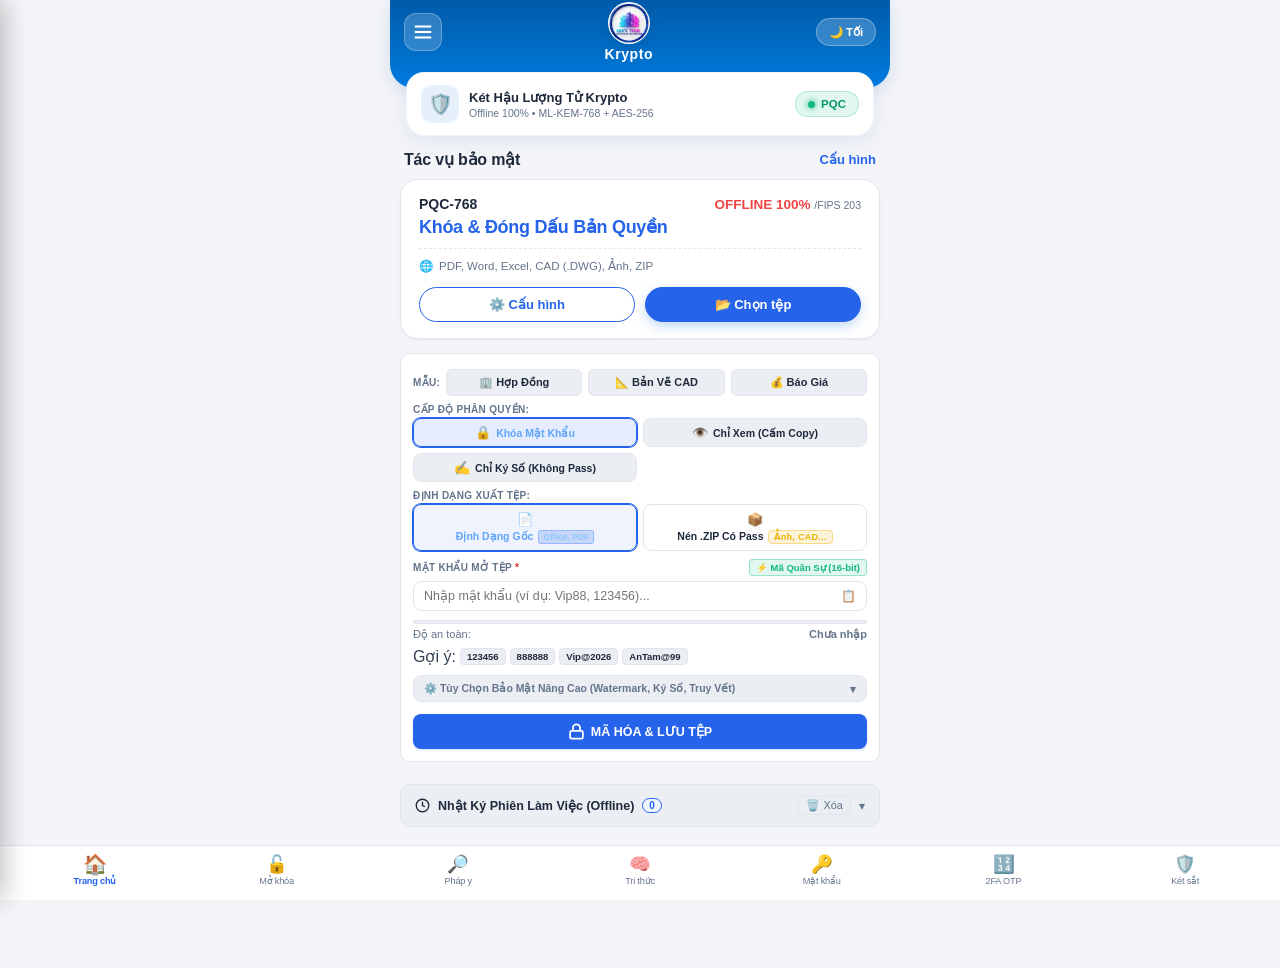
==== commit e90b2767: "fix(password-vault): isolate card camera callback from 2FA QR scanner & add Multi-Background Palette" ====
--- a/index.html
+++ b/index.html
@@ -1184,7 +1184,7 @@
                 </div>
                 <div class="drawer-info-row">
                     <span>Phiên bản:</span>
-                    <strong id="drawer-app-version">v2.9.9 FIPS-140-3</strong>
+                    <strong id="drawer-app-version">v3.0.2 FIPS-140-3</strong>
                 </div>
             </div>
 
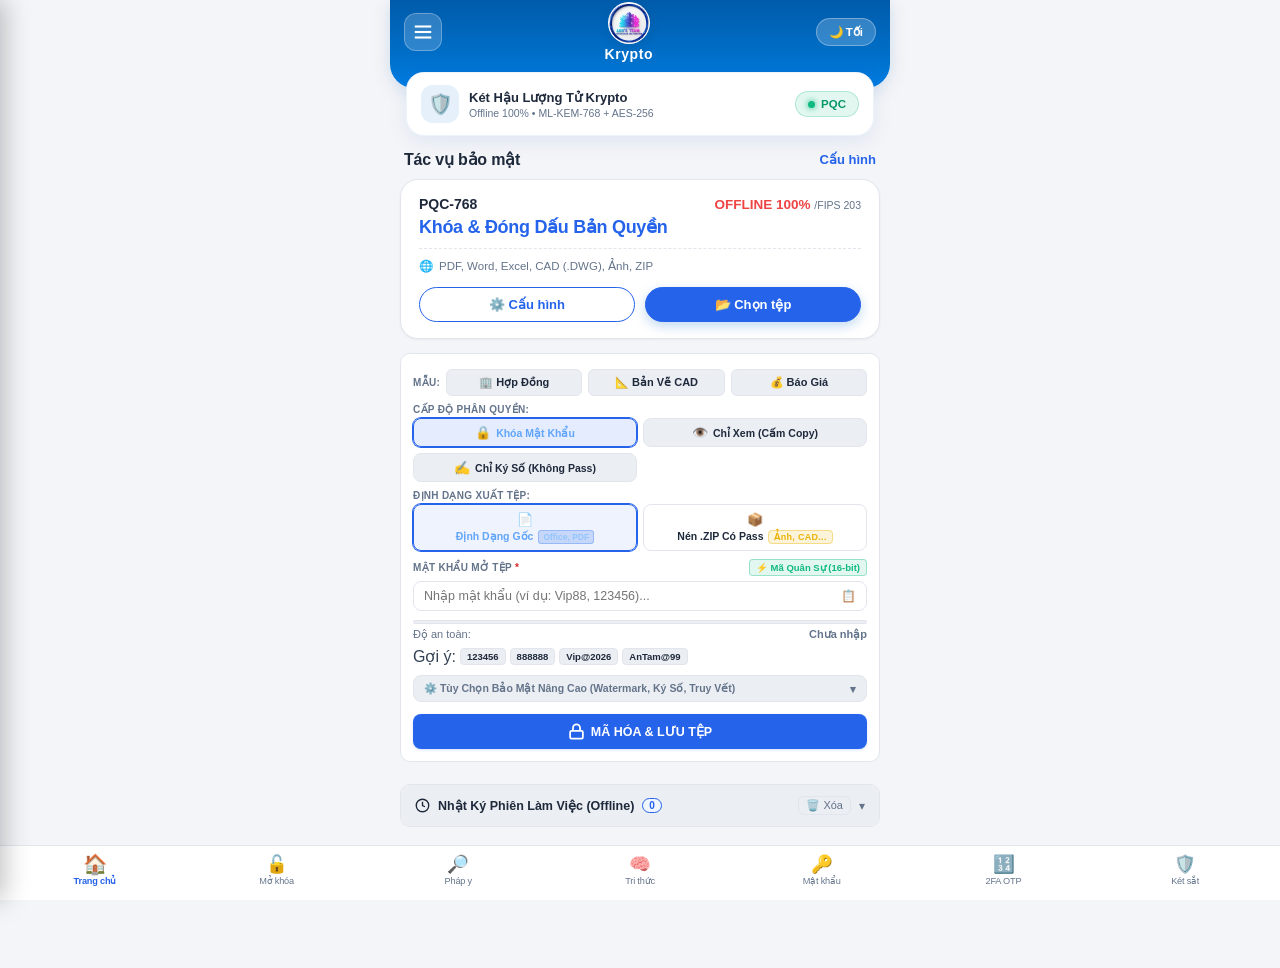
==== commit 40fa1f46: "feat(card-cropper): v3.0.3 BFS Connected Component rectangular solidity detector + 0/90/180/270 upri" ====
--- a/index.html
+++ b/index.html
@@ -1184,7 +1184,7 @@
                 </div>
                 <div class="drawer-info-row">
                     <span>Phiên bản:</span>
-                    <strong id="drawer-app-version">v3.0.2 FIPS-140-3</strong>
+                    <strong id="drawer-app-version">v3.0.3 FIPS-140-3</strong>
                 </div>
             </div>
 
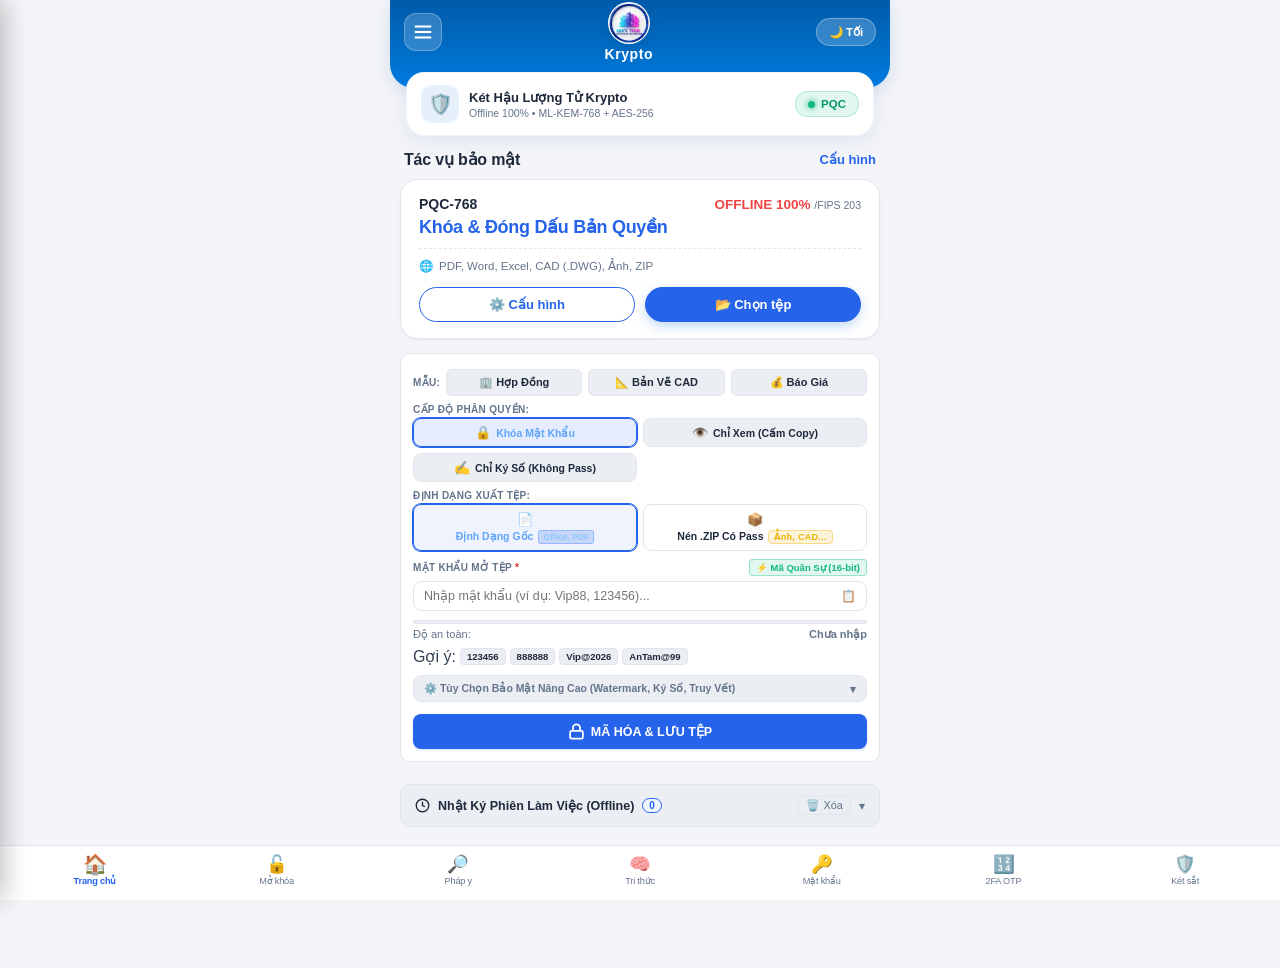
==== commit f73662f7: "feat(gplx-180-verifier): v3.0.6 ML Kit 0 vs 180 uprightness auto-flip + Driver License (GPLX) parser" ====
--- a/index.html
+++ b/index.html
@@ -1184,7 +1184,7 @@
                 </div>
                 <div class="drawer-info-row">
                     <span>Phiên bản:</span>
-                    <strong id="drawer-app-version">v3.0.3 FIPS-140-3</strong>
+                    <strong id="drawer-app-version">v3.0.6 FIPS-140-3</strong>
                 </div>
             </div>
 
